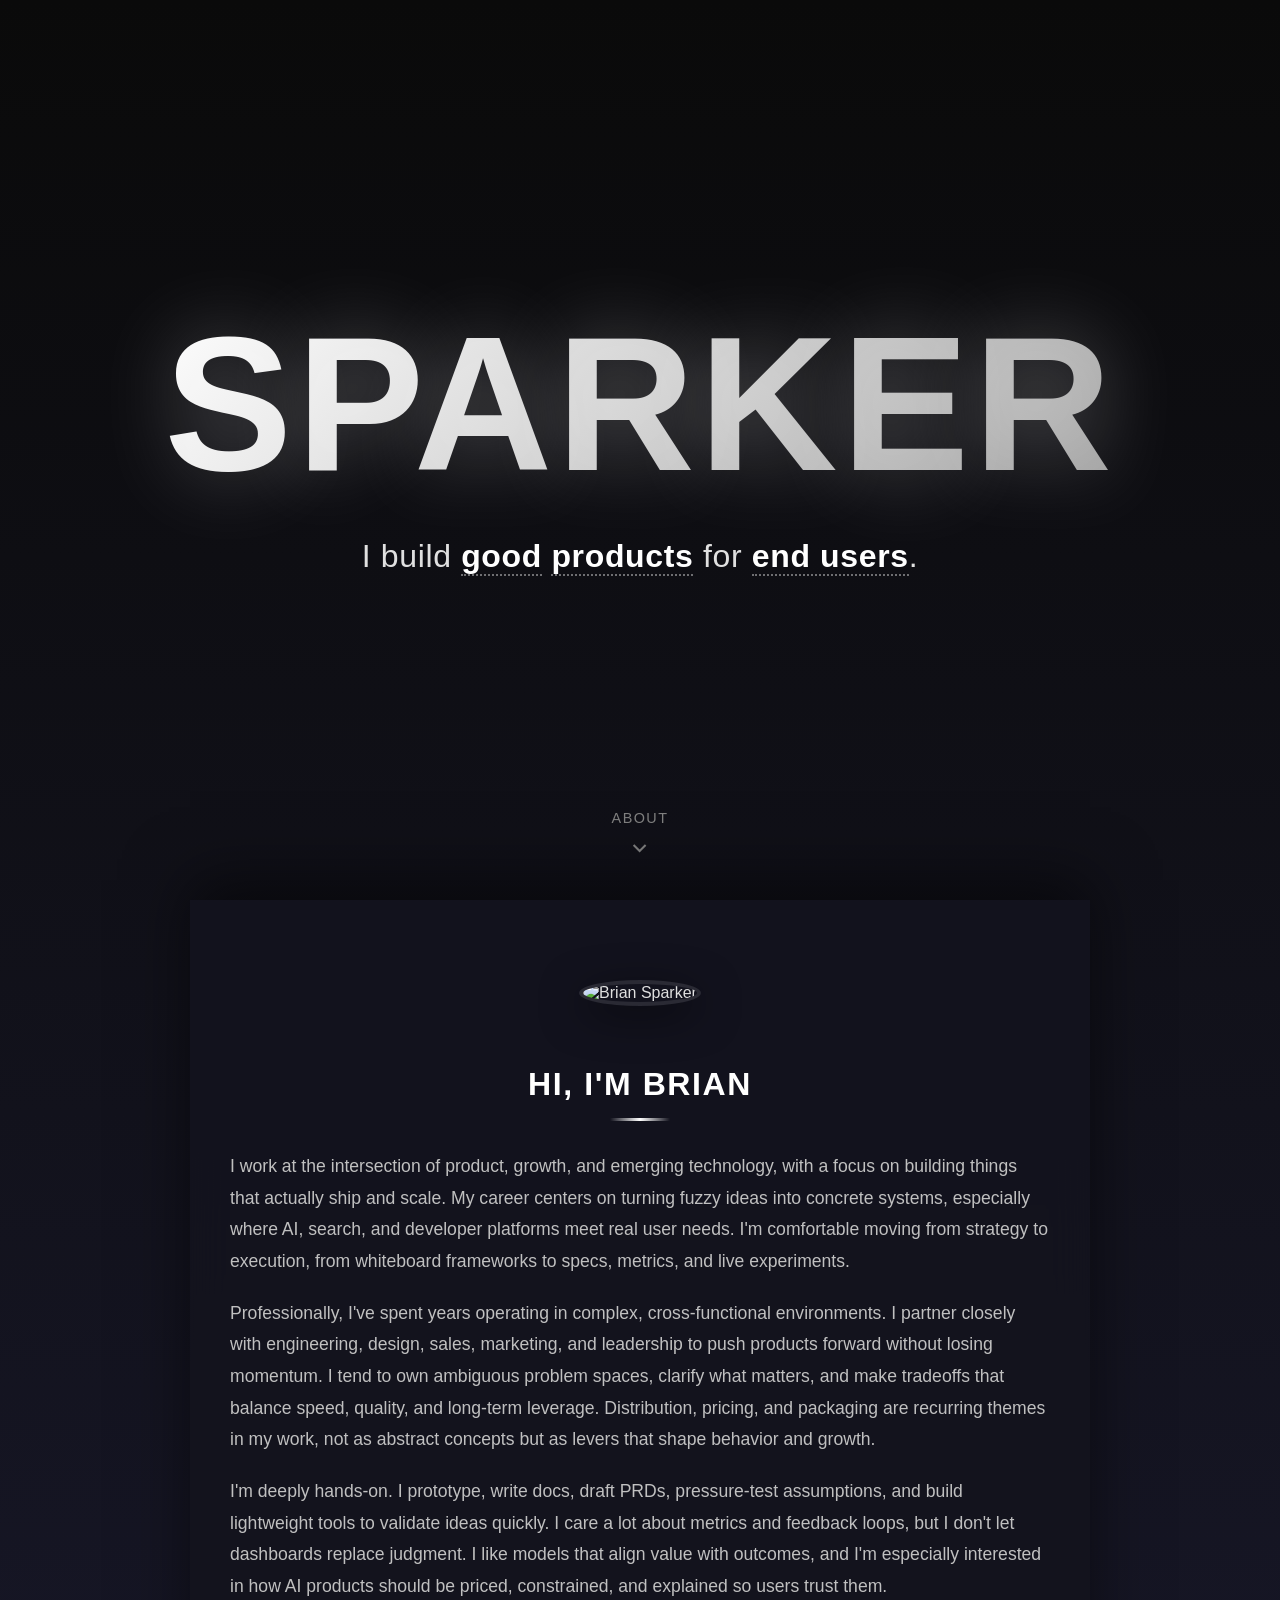
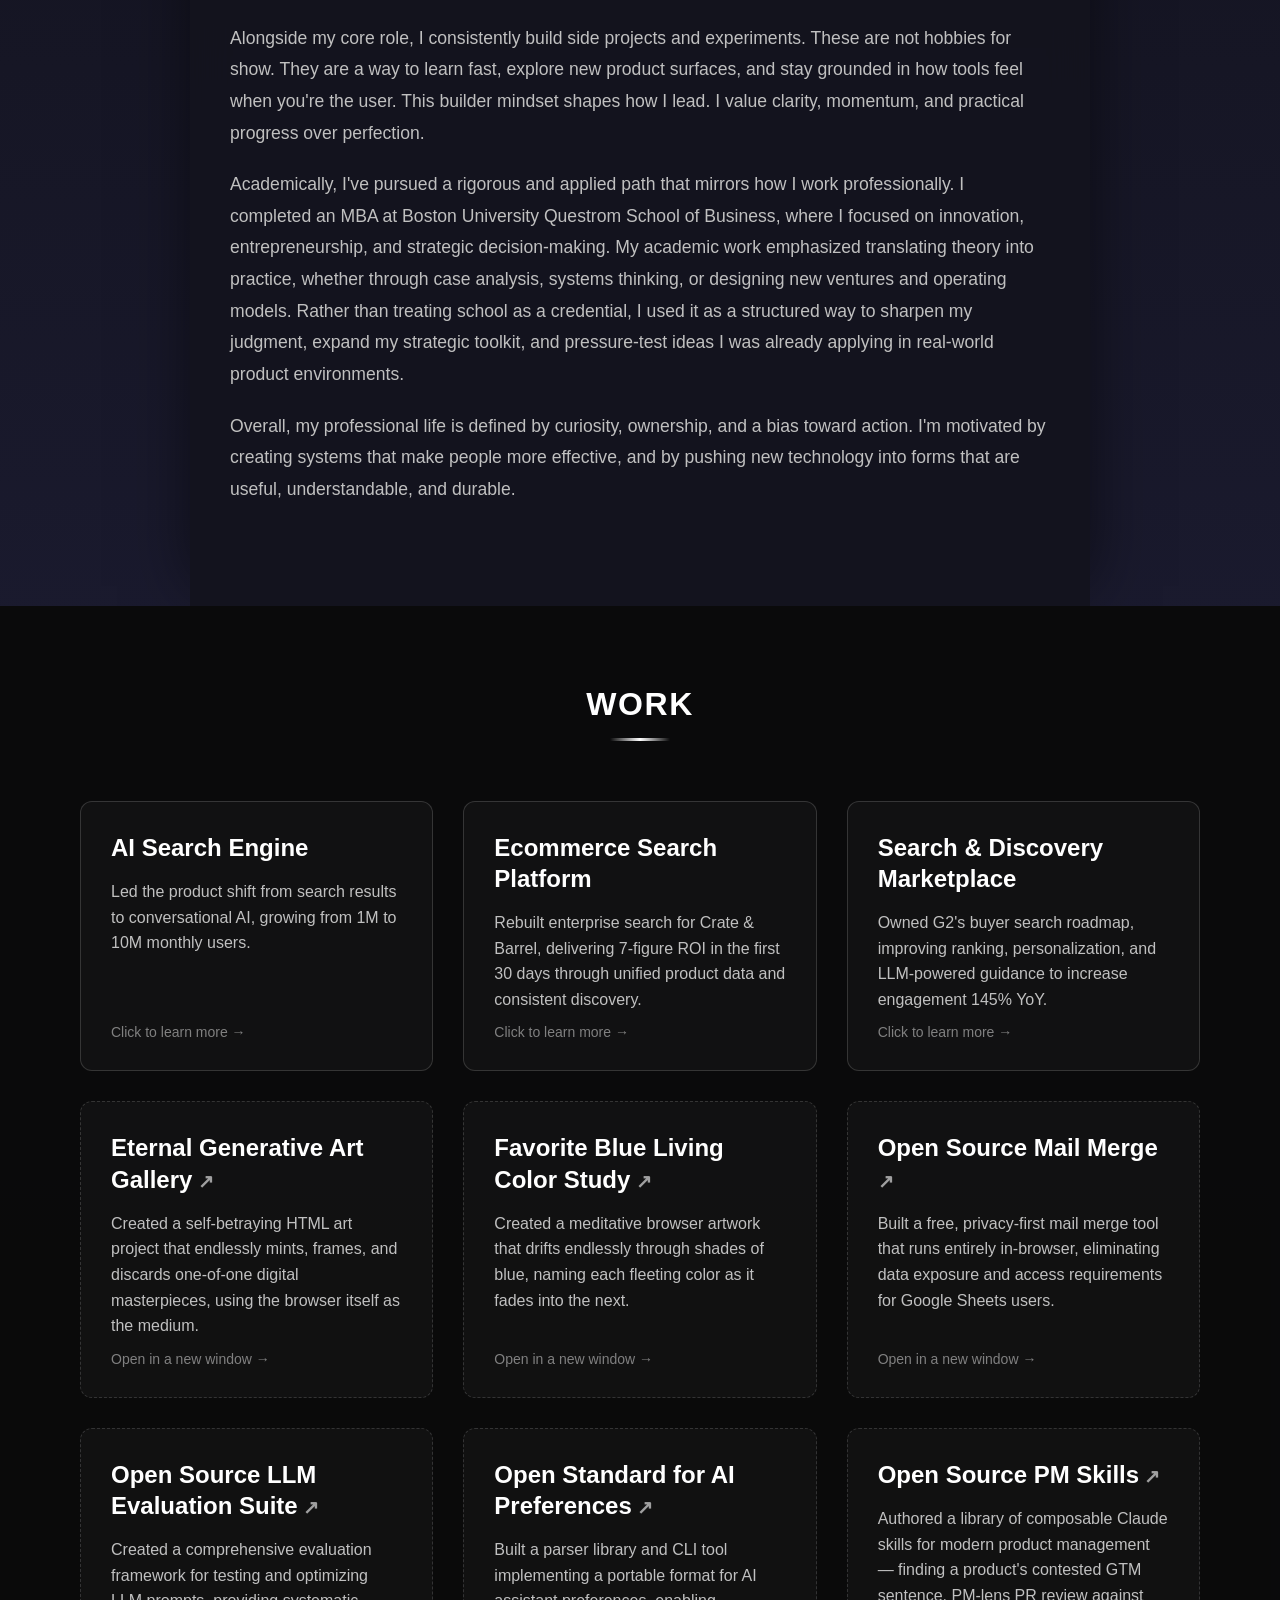
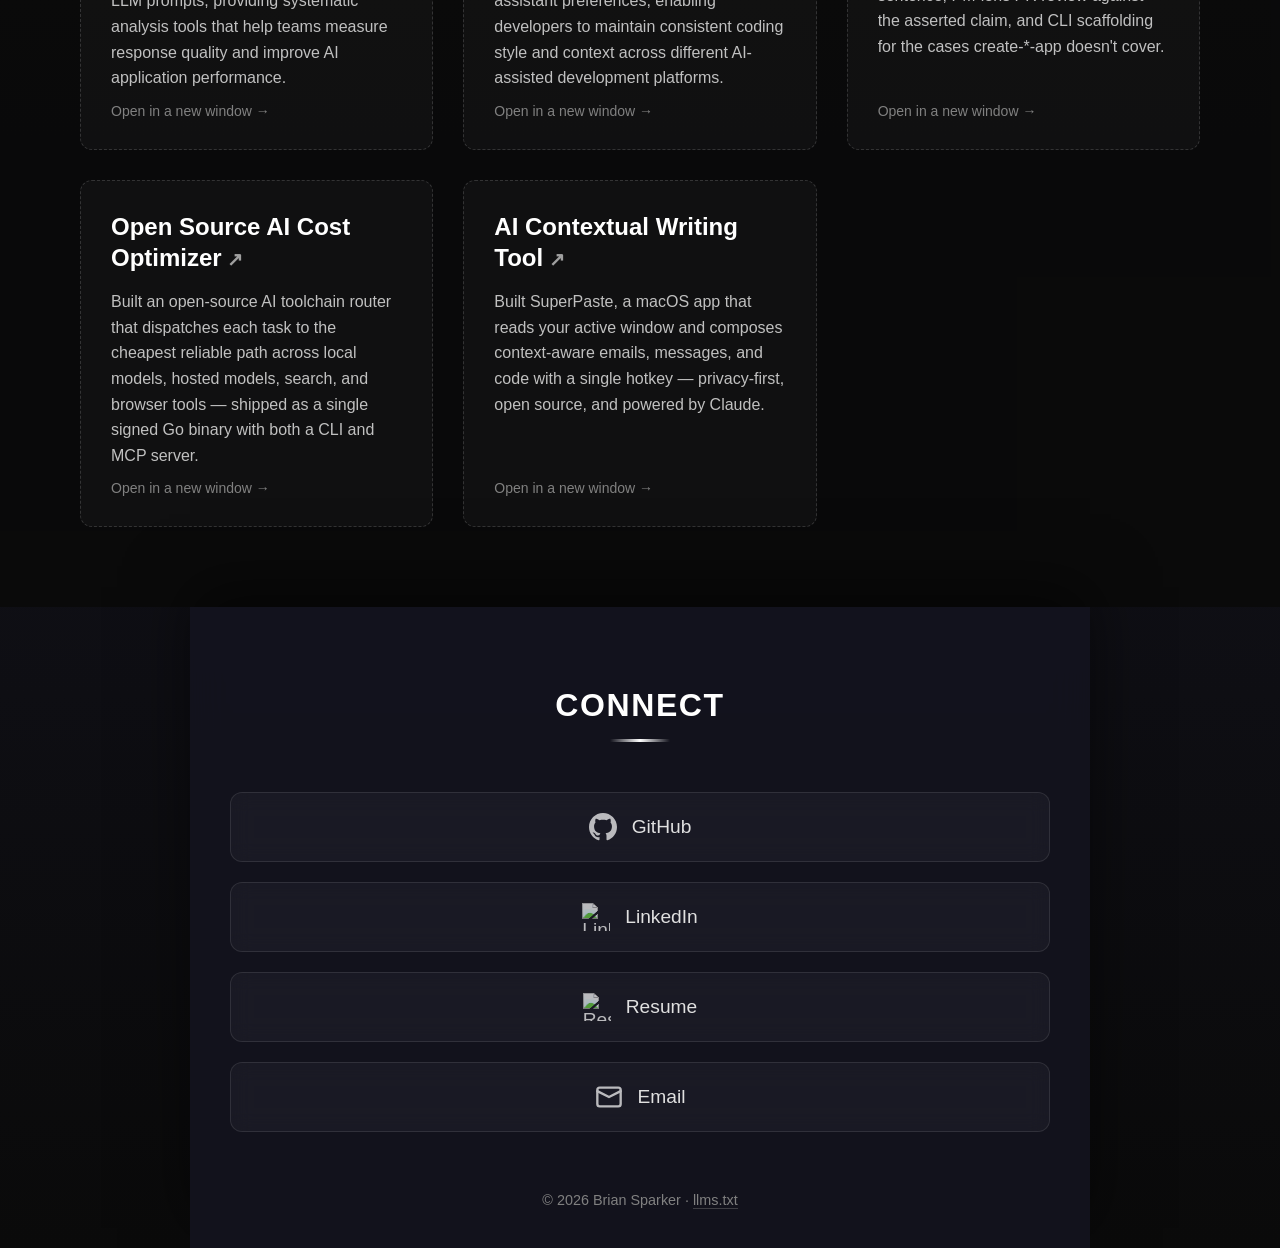
==== index.html @ 4c5295f7 "Add Favorite Blue to portfolio Amp-Thread-ID: https://ampcode.com/threads/T-019f878e-19ee-763b-a10f-" ====
<!DOCTYPE html>
<html lang="en">
<head>
  <meta charset="UTF-8" />
  <meta name="viewport" content="width=device-width, initial-scale=1" />
  <title>Brian Sparker - Product Leader | Sparker.co</title>
  <meta name="description" content="Brian Sparker is an experienced product leader with 10+ years building teams and scaling consumer apps. Staff Product Manager at You.com, MBA from Boston University Questrom School of Business." />
  <meta name="keywords" content="Brian Sparker, Product Manager, Product Leader, You.com, AI Products, Boston University MBA" />
  <meta name="author" content="Brian Sparker" />

  <!-- Open Graph / Facebook -->
  <meta property="og:type" content="website" />
  <meta property="og:url" content="https://sparker.co/" />
  <meta property="og:title" content="Brian Sparker - Product Leader" />
  <meta property="og:description" content="Experienced product leader with 10+ years building teams and scaling consumer apps. Staff Product Manager at You.com, MBA from Boston University Questrom School of Business." />
  <meta property="og:image" content="https://media.licdn.com/dms/image/v2/D5603AQEUHYRIN38QsA/profile-displayphoto-shrink_200_200/profile-displayphoto-shrink_200_200/0/1686880194472?e=2147483647&v=beta&t=fWDHZ1gpgAs-LhhJpxJcR1OTb55Dc81AQT45x7TKZdM" />

  <!-- Twitter -->
  <meta property="twitter:card" content="summary" />
  <meta property="twitter:url" content="https://sparker.co/" />
  <meta property="twitter:title" content="Brian Sparker - Product Leader" />
  <meta property="twitter:description" content="Experienced product leader with 10+ years building teams and scaling consumer apps. Staff Product Manager at You.com, MBA from Boston University Questrom School of Business." />
  <meta property="twitter:image" content="https://media.licdn.com/dms/image/v2/D5603AQEUHYRIN38QsA/profile-displayphoto-shrink_200_200/profile-displayphoto-shrink_200_200/0/1686880194472?e=2147483647&v=beta&t=fWDHZ1gpgAs-LhhJpxJcR1OTb55Dc81AQT45x7TKZdM" />

  <!-- Canonical URL -->
  <link rel="canonical" href="https://sparker.co/" />

  <!-- Favicons -->
  <link rel="icon" type="image/svg+xml" href="data:image/svg+xml,<svg xmlns='http://www.w3.org/2000/svg' viewBox='0 0 100 100'><text y='0.9em' font-size='90'>✨</text></svg>" />
  <link rel="apple-touch-icon" href="https://media.licdn.com/dms/image/v2/D5603AQEUHYRIN38QsA/profile-displayphoto-shrink_200_200/profile-displayphoto-shrink_200_200/0/1686880194472?e=2147483647&v=beta&t=fWDHZ1gpgAs-LhhJpxJcR1OTb55Dc81AQT45x7TKZdM" />

  <link rel="stylesheet" href="styles.css" />

  <!-- Google tag (gtag.js) -->
  <script async src="https://www.googletagmanager.com/gtag/js?id=G-8MTXRGPF2B"></script>
  <script>
    window.dataLayer = window.dataLayer || [];
    function gtag(){dataLayer.push(arguments);}
    gtag('js', new Date());

    gtag('config', 'G-8MTXRGPF2B');
  </script>

  <!-- Event snippet for Page view conversion page -->
  <script>
    gtag('event', 'conversion', {
        'send_to': 'AW-979562330/KuIBCLyXxdsbENrei9MD',
        'value': 1.0,
        'currency': 'USD'
    });
  </script>

  <!-- Structured Data (JSON-LD) -->
  <script type="application/ld+json">
  {
    "@context": "https://schema.org",
    "@type": "Person",
    "name": "Brian Sparker",
    "url": "https://sparker.co",
    "image": "https://media.licdn.com/dms/image/v2/D5603AQEUHYRIN38QsA/profile-displayphoto-shrink_200_200/profile-displayphoto-shrink_200_200/0/1686880194472?e=2147483647&v=beta&t=fWDHZ1gpgAs-LhhJpxJcR1OTb55Dc81AQT45x7TKZdM",
    "jobTitle": "Staff Product Manager",
    "description": "Experienced product leader with 10+ years building teams and scaling consumer apps",
    "alumniOf": {
      "@type": "CollegeOrUniversity",
      "name": "Boston University"
    },
    "worksFor": {
      "@type": "Organization",
      "name": "You.com"
    },
    "sameAs": [
      "https://www.linkedin.com/in/bsparker/",
      "https://github.com/brainsparker",
      "https://profile.indeed.com/p/b-sparker"
    ]
  }
  </script>
</head>
<body>
  <!-- Full-screen Hero -->
  <section id="hero-splash">
    <div class="hero-content">
      <h1 class="mega-title">SPARKER</h1>
      <p class="hero-statement">
        I build <span class="tooltip-word" data-tooltip="Good is measurable and intentional. It means clear value that users can articulate, fast paths that respect their time, and thoughtful details that compound into trust. As a product manager, 'good' defines success: qualitative feedback that users actually want this, and quantitative signals that they keep coming back. Good isn't subjective—it's the standard we commit to before we ship.">good</span>
        <span class="tooltip-word" data-tooltip="A product is a vehicle for transmitting value between a business and its customers. It's not widgets, pixels, or features—it's the value itself. To build a product, you must define three things: the business (what we're trying to achieve), the customer (who needs this and why), and the value (what changes when they use it). Everything else is implementation. The product is the bridge, and value is what crosses it.">products</span>
        for <span class="tooltip-word" data-tooltip="End users are real people who choose to show up and rely on what we build. They're not metrics, personas, or acquisition targets—they're humans with goals, constraints, and alternatives. If someone doesn't find value in what you're building, they won't use it. Period. I build for people who want to use the product because it genuinely makes their lives better, not because they're locked in or don't have a choice. That's the difference between users and end users.">end users</span>.
      </p>
      <div class="scroll-indicator">
        <span>About</span>
        <svg width="24" height="24" viewBox="0 0 24 24" fill="none" stroke="currentColor" stroke-width="2">
          <polyline points="6 9 12 15 18 9"></polyline>
        </svg>
      </div>
    </div>
  </section>

  <!-- About Section -->
  <div class="container">
    <header class="hero">
      <img
        class="avatar"
        src="https://avatars.githubusercontent.com/u/7835252?v=4"
        alt="Brian Sparker"
      />
    </header>

    <section id="bio">
      <h2>Hi, I'm Brian</h2>
      <p>
        I work at the intersection of product, growth, and emerging technology, with a focus on building things that actually ship and scale. My career centers on turning fuzzy ideas into concrete systems, especially where AI, search, and developer platforms meet real user needs. I'm comfortable moving from strategy to execution, from whiteboard frameworks to specs, metrics, and live experiments.
      </p>
      <p>
        Professionally, I've spent years operating in complex, cross-functional environments. I partner closely with engineering, design, sales, marketing, and leadership to push products forward without losing momentum. I tend to own ambiguous problem spaces, clarify what matters, and make tradeoffs that balance speed, quality, and long-term leverage. Distribution, pricing, and packaging are recurring themes in my work, not as abstract concepts but as levers that shape behavior and growth.
      </p>
      <p>
        I'm deeply hands-on. I prototype, write docs, draft PRDs, pressure-test assumptions, and build lightweight tools to validate ideas quickly. I care a lot about metrics and feedback loops, but I don't let dashboards replace judgment. I like models that align value with outcomes, and I'm especially interested in how AI products should be priced, constrained, and explained so users trust them.
      </p>
      <p>
        Alongside my core role, I consistently build side projects and experiments. These are not hobbies for show. They are a way to learn fast, explore new product surfaces, and stay grounded in how tools feel when you're the user. This builder mindset shapes how I lead. I value clarity, momentum, and practical progress over perfection.
      </p>
      <p>
        Academically, I've pursued a rigorous and applied path that mirrors how I work professionally. I completed an MBA at Boston University Questrom School of Business, where I focused on innovation, entrepreneurship, and strategic decision-making. My academic work emphasized translating theory into practice, whether through case analysis, systems thinking, or designing new ventures and operating models. Rather than treating school as a credential, I used it as a structured way to sharpen my judgment, expand my strategic toolkit, and pressure-test ideas I was already applying in real-world product environments.
      </p>
      <p>
        Overall, my professional life is defined by curiosity, ownership, and a bias toward action. I'm motivated by creating systems that make people more effective, and by pushing new technology into forms that are useful, understandable, and durable.
      </p>
    </section>
  </div>

  <!-- Work Section -->
  <section id="work">
    <div class="work-container">
      <h2>Work</h2>

      <div class="work-grid">
        <div class="work-card" data-work-id="chat">
          <h3>AI Search Engine</h3>
          <p class="card-description">Led the product shift from search results to conversational AI, growing from 1M to 10M monthly users.</p>
          <p class="card-hint">Click to learn more →</p>
        </div>

        <div class="work-card" data-work-id="pricing">
          <h3>Ecommerce Search Platform</h3>
          <p class="card-description">Rebuilt enterprise search for Crate & Barrel, delivering 7-figure ROI in the first 30 days through unified product data and consistent discovery.</p>
          <p class="card-hint">Click to learn more →</p>
        </div>

        <div class="work-card" data-work-id="onboarding">
          <h3>Search & Discovery Marketplace</h3>
          <p class="card-description">Owned G2's buyer search roadmap, improving ranking, personalization, and LLM-powered guidance to increase engagement 145% YoY.</p>
          <p class="card-hint">Click to learn more →</p>
        </div>

        <a class="work-card" href="https://sparker.co/eternal/" target="_blank" rel="noopener noreferrer" onclick="gtag('event', 'click', {'event_category': 'Work', 'event_label': 'Eternal'});">
          <h3>Eternal Generative Art Gallery</h3>
          <p class="card-description">Created a self-betraying HTML art project that endlessly mints, frames, and discards one-of-one digital masterpieces, using the browser itself as the medium.</p>
          <p class="card-hint">Open in a new window →</p>
        </a>

        <a class="work-card" href="https://sparker.co/favorite-blue/" target="_blank" rel="noopener noreferrer" onclick="gtag('event', 'click', {'event_category': 'Work', 'event_label': 'Favorite Blue'});">
          <h3>Favorite Blue Living Color Study</h3>
          <p class="card-description">Created a meditative browser artwork that drifts endlessly through shades of blue, naming each fleeting color as it fades into the next.</p>
          <p class="card-hint">Open in a new window →</p>
        </a>

        <a class="work-card" href="https://sparker.co/free-mail-merge/" target="_blank" rel="noopener noreferrer" onclick="gtag('event', 'click', {'event_category': 'Work', 'event_label': 'LabelMerge'});">
          <h3>Open Source Mail Merge</h3>
          <p class="card-description">Built a free, privacy-first mail merge tool that runs entirely in-browser, eliminating data exposure and access requirements for Google Sheets users.</p>
          <p class="card-hint">Open in a new window →</p>
        </a>

        <a class="work-card" href="https://github.com/brainsparker/PromptLens" target="_blank" rel="noopener noreferrer" onclick="gtag('event', 'click', {'event_category': 'Work', 'event_label': 'PromptLens'});">
          <h3>Open Source LLM Evaluation Suite</h3>
          <p class="card-description">Created a comprehensive evaluation framework for testing and optimizing LLM prompts, providing systematic analysis tools that help teams measure response quality and improve AI application performance.</p>
          <p class="card-hint">Open in a new window →</p>
        </a>

        <a class="work-card" href="https://github.com/brainsparker/you.md" target="_blank" rel="noopener noreferrer" onclick="gtag('event', 'click', {'event_category': 'Work', 'event_label': 'you.md'});">
          <h3>Open Standard for AI Preferences</h3>
          <p class="card-description">Built a parser library and CLI tool implementing a portable format for AI assistant preferences, enabling developers to maintain consistent coding style and context across different AI-assisted development platforms.</p>
          <p class="card-hint">Open in a new window →</p>
        </a>

        <a class="work-card" href="https://github.com/brainsparker/skills" target="_blank" rel="noopener noreferrer" onclick="gtag('event', 'click', {'event_category': 'Work', 'event_label': 'skills'});">
          <h3>Open Source PM Skills</h3>
          <p class="card-description">Authored a library of composable Claude skills for modern product management — finding a product's contested GTM sentence, PM-lens PR review against the asserted claim, and CLI scaffolding for the cases create-*-app doesn't cover.</p>
          <p class="card-hint">Open in a new window →</p>
        </a>

        <a class="work-card" href="https://frugal.sh" target="_blank" rel="noopener noreferrer" onclick="gtag('event', 'click', {'event_category': 'Work', 'event_label': 'frugal'});">
          <h3>Open Source AI Cost Optimizer</h3>
          <p class="card-description">Built an open-source AI toolchain router that dispatches each task to the cheapest reliable path across local models, hosted models, search, and browser tools — shipped as a single signed Go binary with both a CLI and MCP server.</p>
          <p class="card-hint">Open in a new window →</p>
        </a>

        <a class="work-card" href="https://superpaste.ai" target="_blank" rel="noopener noreferrer" onclick="gtag('event', 'click', {'event_category': 'Work', 'event_label': 'SuperPaste'});">
          <h3>AI Contextual Writing Tool</h3>
          <p class="card-description">Built SuperPaste, a macOS app that reads your active window and composes context-aware emails, messages, and code with a single hotkey — privacy-first, open source, and powered by Claude.</p>
          <p class="card-hint">Open in a new window →</p>
        </a>
      </div>
    </div>
  </section>

  <!-- Work Lightbox Modal -->
  <div id="work-modal" class="modal" role="dialog" aria-modal="true" aria-labelledby="modal-title">
    <button class="modal-nav modal-nav-prev" aria-label="Previous work">
      <svg width="24" height="24" viewBox="0 0 24 24" fill="none" stroke="currentColor" stroke-width="2">
        <polyline points="15 18 9 12 15 6"></polyline>
      </svg>
    </button>
    <button class="modal-nav modal-nav-next" aria-label="Next work">
      <svg width="24" height="24" viewBox="0 0 24 24" fill="none" stroke="currentColor" stroke-width="2">
        <polyline points="9 18 15 12 9 6"></polyline>
      </svg>
    </button>
    <div class="modal-content">
      <button class="modal-close" aria-label="Close modal">&times;</button>
      <div class="modal-position-indicator" id="modal-position">
        <span class="position-dot active"></span>
        <span class="position-dot"></span>
        <span class="position-dot"></span>
      </div>
      <div class="modal-body" id="modal-body">
        <!-- Content will be inserted here by JavaScript -->
      </div>
    </div>
  </div>

  <!-- Mobile Tooltip Modal -->
  <div id="tooltip-modal" class="tooltip-modal">
    <div class="tooltip-modal-overlay"></div>
    <div class="tooltip-modal-content">
      <div class="tooltip-modal-header">
        <h3 id="tooltip-modal-title"></h3>
        <button class="tooltip-modal-close" aria-label="Close">&times;</button>
      </div>
      <div class="tooltip-modal-body" id="tooltip-modal-body">
        <!-- Content will be inserted here by JavaScript -->
      </div>
    </div>
  </div>

  <!-- Connect Section -->
  <div class="container connect-container">
    <section id="links">
      <h2>Connect</h2>
      <a class="link-card" href="https://github.com/brainsparker" rel="noopener noreferrer" target="_blank" onclick="gtag('event', 'click', {'event_category': 'Connect', 'event_label': 'GitHub'});">
        <img src="data:image/svg+xml,%3Csvg xmlns='http://www.w3.org/2000/svg' width='24' height='24' viewBox='0 0 24 24' fill='%23ffffff'%3E%3Cpath d='M12 0c-6.626 0-12 5.373-12 12 0 5.302 3.438 9.8 8.207 11.387.599.111.793-.261.793-.577v-2.234c-3.338.726-4.033-1.416-4.033-1.416-.546-1.387-1.333-1.756-1.333-1.756-1.089-.745.083-.729.083-.729 1.205.084 1.839 1.237 1.839 1.237 1.07 1.834 2.807 1.304 3.492.997.107-.775.418-1.305.762-1.604-2.665-.305-5.467-1.334-5.467-5.931 0-1.311.469-2.381 1.236-3.221-.124-.303-.535-1.524.117-3.176 0 0 1.008-.322 3.301 1.23.957-.266 1.983-.399 3.003-.404 1.02.005 2.047.138 3.006.404 2.291-1.552 3.297-1.23 3.297-1.23.653 1.653.242 2.874.118 3.176.77.84 1.235 1.911 1.235 3.221 0 4.609-2.807 5.624-5.479 5.921.43.372.823 1.102.823 2.222v3.293c0 .319.192.694.801.576 4.765-1.589 8.199-6.086 8.199-11.386 0-6.627-5.373-12-12-12z'/%3E%3C/svg%3E" alt="GitHub" />
        <span>GitHub</span>
      </a>
      <a class="link-card" href="https://www.linkedin.com/in/bsparker/" rel="noopener noreferrer" target="_blank" onclick="gtag('event', 'click', {'event_category': 'Connect', 'event_label': 'LinkedIn'});">
        <img src="https://www.linkedin.com/favicon.ico" alt="LinkedIn" />
        <span>LinkedIn</span>
      </a>
      <a class="link-card" href="https://profile.indeed.com/p/b-sparker" rel="noopener noreferrer" target="_blank" onclick="gtag('event', 'click', {'event_category': 'Connect', 'event_label': 'Resume'});">
        <img src="https://www.indeed.com/favicon.ico" alt="Resume" />
        <span>Resume</span>
      </a>
      <a class="link-card" id="email-link" href="#" onclick="gtag('event', 'click', {'event_category': 'Connect', 'event_label': 'Email'});">
        <img src="data:image/svg+xml,%3Csvg xmlns='http://www.w3.org/2000/svg' width='24' height='24' viewBox='0 0 24 24' fill='none' stroke='%23ffffff' stroke-width='2' stroke-linecap='round' stroke-linejoin='round'%3E%3Crect x='2' y='4' width='20' height='16' rx='2'/%3E%3Cpath d='m22 7-10 5L2 7'/%3E%3C/svg%3E" alt="Email" />
        <span>Email</span>
      </a>
      <p class="copyright">© <span id="copyright-year">2025</span> Brian Sparker · <a href="/llms.txt">llms.txt</a></p>
    </section>
  </div>

  <script src="script.js"></script>
</body>
</html>
---- styles.css ----
/* Reset & globals */
* {
  margin: 0;
  padding: 0;
  box-sizing: border-box;
}

html {
  scroll-behavior: smooth;
}

body {
  font-family: -apple-system, BlinkMacSystemFont, 'Segoe UI', Helvetica, Arial, sans-serif;
  background: linear-gradient(180deg, #0a0a0a 0%, #1a1a2e 50%, #0a0a0a 100%);
  color: #e0e0e0;
  overflow-x: hidden;
}

/* Full-screen Hero Splash */
#hero-splash {
  position: relative;
  height: 100vh;
  display: flex;
  align-items: center;
  justify-content: center;
  z-index: 2;
  overflow: hidden;
}

.hero-content {
  text-align: center;
  z-index: 3;
  animation: fadeInUp 1.5s ease-out;
}

.mega-title {
  font-size: clamp(4rem, 15vw, 12rem);
  font-weight: 900;
  letter-spacing: 0.02em;
  background: linear-gradient(135deg, #ffffff 0%, #a0a0a0 50%, #ffffff 100%);
  background-size: 200% 200%;
  -webkit-background-clip: text;
  background-clip: text;
  -webkit-text-fill-color: transparent;
  animation: gradientShift 8s ease infinite, textGlow 3s ease-in-out infinite;
  text-shadow: 0 0 80px rgba(255,255,255,0.3);
  font-family: 'Helvetica Neue', Arial, sans-serif;
  line-height: 0.9;
  margin: 0;
  padding: 0 20px;
}

.hero-subtitle {
  font-size: clamp(1rem, 2vw, 1.5rem);
  margin-top: 30px;
  color: #b0b0b0;
  font-weight: 300;
  letter-spacing: 0.15em;
  text-transform: uppercase;
  animation: fadeIn 2s ease-out 0.5s backwards;
}

.hero-statement {
  font-size: clamp(1.25rem, 2.5vw, 2rem);
  margin-top: 40px;
  margin-left: auto;
  margin-right: auto;
  color: #e0e0e0;
  font-weight: 400;
  letter-spacing: 0.02em;
  line-height: 1.6;
  max-width: 900px;
  animation: fadeIn 2s ease-out 0.5s backwards;
  padding: 0 20px;
  text-align: center;
}

.tooltip-word {
  position: relative;
  color: #ffffff;
  font-weight: 600;
  cursor: help;
  border-bottom: 2px dotted rgba(255, 255, 255, 0.4);
  transition: all 0.3s ease;
}

.tooltip-word:hover {
  color: #ffffff;
  border-bottom-color: rgba(255, 255, 255, 0.8);
}

.tooltip-word::after {
  content: attr(data-tooltip);
  position: absolute;
  bottom: 100%;
  left: 50%;
  transform: translateX(-50%) translateY(-10px);
  background: rgba(20, 20, 30, 0.98);
  color: #e0e0e0;
  padding: 20px 24px;
  border-radius: 12px;
  font-size: 0.95rem;
  font-weight: 400;
  line-height: 1.6;
  white-space: normal;
  max-width: 500px;
  width: max-content;
  opacity: 0;
  pointer-events: none;
  transition: all 0.3s ease;
  border: 1px solid rgba(255, 255, 255, 0.2);
  box-shadow: 0 10px 40px rgba(0, 0, 0, 0.6);
  z-index: 10;
  text-align: left;
}

.tooltip-word:hover::after,
.tooltip-word.tooltip-active::after {
  opacity: 1;
  transform: translateX(-50%) translateY(-5px);
}

/* Tooltip arrow */
.tooltip-word::before {
  content: '';
  position: absolute;
  bottom: 100%;
  left: 50%;
  transform: translateX(-50%);
  border: 6px solid transparent;
  border-top-color: rgba(20, 20, 30, 0.98);
  opacity: 0;
  pointer-events: none;
  transition: all 0.3s ease;
  z-index: 10;
}

.tooltip-word:hover::before,
.tooltip-word.tooltip-active::before {
  opacity: 1;
  transform: translateX(-50%) translateY(-5px);
}

.scroll-indicator {
  position: absolute;
  bottom: 40px;
  left: 50%;
  transform: translateX(-50%);
  display: flex;
  flex-direction: column;
  align-items: center;
  gap: 10px;
  color: #808080;
  font-size: 0.9rem;
  letter-spacing: 0.1em;
  text-transform: uppercase;
  animation: bounce 2s ease-in-out infinite, fadeIn 3s ease-out 1s backwards;
  cursor: pointer;
}

.scroll-indicator svg {
  animation: bounceArrow 1.5s ease-in-out infinite;
}

/* Story Sections */
.story-section {
  position: relative;
  height: 100vh;
  display: flex;
  align-items: center;
  justify-content: center;
  z-index: 2;
  padding: 0 40px;
}

.story-content {
  text-align: center;
  opacity: 0;
  transform: translateY(50px);
  transition: opacity 0.8s ease-out, transform 0.8s ease-out;
}

.story-content.visible {
  opacity: 1;
  transform: translateY(0);
}

.story-title {
  font-size: clamp(3rem, 12vw, 10rem);
  font-weight: 900;
  line-height: 1;
  background: linear-gradient(135deg, #ffffff 0%, #b0b0b0 100%);
  -webkit-background-clip: text;
  background-clip: text;
  -webkit-text-fill-color: transparent;
  margin: 0;
  padding: 0 20px;
  font-family: 'Helvetica Neue', Arial, sans-serif;
}

.story-subtitle {
  font-size: clamp(1rem, 1.8vw, 1.3rem);
  margin-top: 30px;
  color: #b0b0b0;
  font-weight: 400;
  letter-spacing: 0.02em;
  line-height: 1.6;
  max-width: 800px;
  margin-left: auto;
  margin-right: auto;
}

/* Main container */
.container {
  position: relative;
  z-index: 2;
  max-width: 900px;
  margin: 0 auto;
  padding: 80px 40px;
  background: rgba(20, 20, 30, 0.95);
  backdrop-filter: blur(20px);
  border-radius: 0;
  box-shadow: 0 -20px 60px rgba(0,0,0,0.5);
  min-height: auto;
}

/* Hero */
.hero {
  text-align: center;
  margin-bottom: 60px;
  animation: fadeInUp 1s ease-out;
}

.avatar {
  width: 180px;
  height: 180px;
  border-radius: 50%;
  object-fit: cover;
  margin-bottom: 0;
  border: 4px solid rgba(255,255,255,0.1);
  box-shadow: 0 10px 40px rgba(0,0,0,0.5);
  transition: transform 0.3s ease, box-shadow 0.3s ease;
}

.avatar:hover {
  transform: scale(1.05);
  box-shadow: 0 15px 60px rgba(255,255,255,0.2);
}

/* Section headings */
h2 {
  font-size: 2rem;
  font-weight: 700;
  margin-bottom: 30px;
  text-align: center;
  color: #ffffff;
  letter-spacing: 0.05em;
  text-transform: uppercase;
  position: relative;
}

h2::after {
  content: '';
  display: block;
  width: 60px;
  height: 3px;
  background: linear-gradient(90deg, transparent, #ffffff, transparent);
  margin: 15px auto 0;
}

/* Bio */
#bio {
  margin-bottom: 0;
  animation: fadeInUp 1s ease-out 0.2s backwards;
}

/* Work Section */
#work {
  position: relative;
  z-index: 2;
  padding: 80px 0;
  background: rgba(10, 10, 10, 0.95);
}

.work-container {
  max-width: 1200px;
  margin: 0 auto;
  padding: 0 40px;
}

.work-container h2 {
  text-align: center;
  margin-bottom: 60px;
}

.work-grid {
  display: grid;
  grid-template-columns: repeat(3, 1fr);
  gap: 30px;
}

.work-card {
  padding: 30px;
  background: rgba(255, 255, 255, 0.03);
  border: 1px solid rgba(255, 255, 255, 0.15);
  border-radius: 12px;
  transition: all 0.3s ease, scale 0.14s ease-out;
  cursor: pointer;
  min-height: 250px;
  display: flex;
  flex-direction: column;
  justify-content: space-between;
  text-decoration: none;
  color: inherit;
}

.work-card:hover {
  background: rgba(255, 255, 255, 0.08);
  border-color: rgba(255, 255, 255, 0.3);
  box-shadow: 0 8px 32px rgba(0, 0, 0, 0.4);
  transform: translateY(-4px);
}

.work-card:active {
  scale: 0.98;
}

/* Staggered entrance for work cards (classes added by JS) */
#work.reveal-pending .work-card {
  opacity: 0;
}

#work.reveal-pending.revealed .work-card {
  opacity: 1;
  animation: fadeInUp 0.5s ease-out backwards;
  animation-delay: calc(var(--card-index, 0) * 60ms);
}

.work-card h3 {
  font-size: 1.5rem;
  font-weight: 600;
  margin-bottom: 16px;
  color: #ffffff;
  line-height: 1.3;
}

.card-description {
  font-size: 1rem;
  line-height: 1.6;
  color: #c0c0c0;
  margin-bottom: 0;
  flex-grow: 1;
}

.card-hint {
  font-size: 0.875rem;
  color: #808080;
  margin-top: 12px;
  margin-bottom: 0;
}

/* External link cards - visual distinction */
a.work-card {
  border-style: dashed;
}

a.work-card h3::after {
  content: ' ↗';
  font-size: 0.8em;
  opacity: 0.6;
}

/* Focus indicators for keyboard navigation */
.work-card:focus-visible,
.link-card:focus-visible,
.modal-nav:focus-visible,
.modal-close:focus-visible {
  outline: 2px solid rgba(255, 255, 255, 0.8);
  outline-offset: 4px;
}

/* Position indicator in modal */
.modal-position-indicator {
  display: flex;
  justify-content: center;
  gap: 8px;
  margin-bottom: 20px;
}

.position-dot {
  width: 8px;
  height: 8px;
  border-radius: 50%;
  background: rgba(255, 255, 255, 0.3);
  transition: all 0.3s ease;
}

.position-dot.active {
  background: rgba(255, 255, 255, 0.9);
  transform: scale(1.2);
}

/* Modal/Lightbox */
.modal {
  display: none;
  position: fixed;
  z-index: 1000;
  left: 0;
  top: 0;
  width: 100%;
  height: 100%;
  overflow: auto;
  background-color: rgba(0, 0, 0, 0.9);
  animation: fadeIn 0.3s ease;
}

.modal.active {
  display: flex;
  align-items: center;
  justify-content: center;
}

/* Exit mirrors the entrance: fade the overlay, settle the content back down */
.modal.closing {
  animation: fadeOut 0.2s ease-in forwards;
}

.modal.closing .modal-content {
  animation: slideDown 0.2s ease-in forwards;
}

/* Modal Navigation Arrows */
.modal-nav {
  position: fixed;
  top: 50%;
  transform: translateY(-50%);
  background: rgba(255, 255, 255, 0.1);
  border: 1px solid rgba(255, 255, 255, 0.2);
  border-radius: 50%;
  width: 50px;
  height: 50px;
  display: flex;
  align-items: center;
  justify-content: center;
  cursor: pointer;
  transition: all 0.3s ease, scale 0.14s ease-out;
  z-index: 1001;
  color: #ffffff;
  backdrop-filter: blur(10px);
}

.modal-nav:hover {
  background: rgba(255, 255, 255, 0.2);
  border-color: rgba(255, 255, 255, 0.4);
  transform: translateY(-50%) scale(1.1);
}

.modal-nav:active {
  scale: 0.95;
}

.modal-nav-prev {
  left: 40px;
}

.modal-nav-next {
  right: 40px;
}

.modal-nav svg {
  width: 24px;
  height: 24px;
}

/* Hide navigation arrows on mobile */
@media (max-width: 768px) {
  .modal-nav {
    width: 40px;
    height: 40px;
  }

  .modal-nav-prev {
    left: 20px;
  }

  .modal-nav-next {
    right: 20px;
  }
}

.modal-content {
  position: relative;
  background: rgba(20, 20, 30, 0.98);
  margin: 40px;
  padding: 40px;
  border: 1px solid rgba(255, 255, 255, 0.2);
  border-radius: 16px;
  max-width: 800px;
  width: 100%;
  max-height: 90vh;
  overflow-y: auto;
  animation: slideUp 0.4s ease;
  box-shadow: 0 20px 60px rgba(0, 0, 0, 0.8);
}

.modal-close {
  position: absolute;
  right: 20px;
  top: 20px;
  color: #ffffff;
  font-size: 2rem;
  font-weight: 300;
  background: none;
  border: none;
  cursor: pointer;
  padding: 0;
  width: 40px;
  height: 40px;
  display: flex;
  align-items: center;
  justify-content: center;
  transition: all 0.2s ease;
  border-radius: 50%;
}

.modal-close:hover {
  background: rgba(255, 255, 255, 0.1);
  transform: rotate(90deg);
}

.modal-body {
  color: #e0e0e0;
  transition: opacity 0.12s ease-out;
}

/* Micro-crossfade while navigating between works */
.modal-body.switching {
  opacity: 0;
  transition: opacity 0.08s ease-in;
}

.modal-body h3 {
  font-size: 2rem;
  font-weight: 700;
  margin-bottom: 30px;
  color: #ffffff;
  line-height: 1.2;
}

.modal-body .work-image {
  width: 100%;
  height: auto;
  border-radius: 8px;
  margin-bottom: 30px;
  border: 1px solid rgba(255, 255, 255, 0.1);
  box-shadow: 0 4px 20px rgba(0, 0, 0, 0.3);
}

.modal-body h4 {
  font-size: 1.25rem;
  font-weight: 600;
  margin-top: 30px;
  margin-bottom: 12px;
  color: #ffffff;
}

.modal-body p {
  font-size: 1.0625rem;
  line-height: 1.7;
  color: #c0c0c0;
  margin-bottom: 16px;
}

.modal-body .outcome {
  margin-top: 24px;
  padding: 20px;
  background: rgba(255, 255, 255, 0.05);
  border-radius: 8px;
  border-left: 4px solid rgba(255, 255, 255, 0.3);
}

.modal-body .outcome strong {
  color: #ffffff;
  font-weight: 600;
}

.modal-content::-webkit-scrollbar {
  width: 8px;
}

.modal-content::-webkit-scrollbar-track {
  background: rgba(255, 255, 255, 0.05);
  border-radius: 4px;
}

.modal-content::-webkit-scrollbar-thumb {
  background: rgba(255, 255, 255, 0.2);
  border-radius: 4px;
}

.modal-content::-webkit-scrollbar-thumb:hover {
  background: rgba(255, 255, 255, 0.3);
}

@keyframes slideUp {
  from {
    opacity: 0;
    transform: translateY(30px);
  }
  to {
    opacity: 1;
    transform: translateY(0);
  }
}

@keyframes slideDown {
  to {
    opacity: 0;
    transform: translateY(12px);
  }
}

/* Mobile Tooltip Modal (Bottom Sheet) */
.tooltip-modal {
  display: none;
  position: fixed;
  top: 0;
  left: 0;
  width: 100%;
  height: 100%;
  z-index: 2000;
}

.tooltip-modal.active {
  display: block;
}

.tooltip-modal-overlay {
  position: absolute;
  top: 0;
  left: 0;
  width: 100%;
  height: 100%;
  background: rgba(0, 0, 0, 0.7);
  animation: fadeIn 0.3s ease;
}

.tooltip-modal-content {
  position: absolute;
  bottom: 0;
  left: 0;
  right: 0;
  background: rgba(20, 20, 30, 0.98);
  border-radius: 20px 20px 0 0;
  max-height: 70vh;
  overflow-y: auto;
  animation: slideUpModal 0.3s ease;
  box-shadow: 0 -10px 40px rgba(0, 0, 0, 0.8);
}

.tooltip-modal-header {
  position: sticky;
  top: 0;
  background: rgba(20, 20, 30, 0.98);
  padding: 20px 24px;
  border-bottom: 1px solid rgba(255, 255, 255, 0.1);
  display: flex;
  justify-content: space-between;
  align-items: center;
  z-index: 10;
}

.tooltip-modal-header h3 {
  font-size: 1.5rem;
  font-weight: 600;
  color: #ffffff;
  margin: 0;
  text-transform: capitalize;
}

.tooltip-modal-close {
  background: none;
  border: none;
  color: #ffffff;
  font-size: 2rem;
  font-weight: 300;
  cursor: pointer;
  padding: 0;
  width: 36px;
  height: 36px;
  display: flex;
  align-items: center;
  justify-content: center;
  transition: all 0.2s ease;
  border-radius: 50%;
  flex-shrink: 0;
}

.tooltip-modal-close:hover {
  background: rgba(255, 255, 255, 0.1);
}

.tooltip-modal-body {
  padding: 24px;
  color: #e0e0e0;
  font-size: 1rem;
  line-height: 1.7;
}

/* Bottom sheet exits the same edge it entered */
.tooltip-modal.closing .tooltip-modal-overlay {
  animation: fadeOut 0.25s ease-in forwards;
}

.tooltip-modal.closing .tooltip-modal-content {
  animation: slideDownModal 0.25s ease-in forwards;
}

@keyframes slideUpModal {
  from {
    transform: translateY(100%);
  }
  to {
    transform: translateY(0);
  }
}

@keyframes slideDownModal {
  to {
    transform: translateY(100%);
  }
}

/* Hide tooltip modal on desktop */
@media (min-width: 769px) {
  .tooltip-modal {
    display: none !important;
  }
}

/* Connect Container */
.connect-container {
  margin-top: 0;
  padding-top: 80px;
  padding-bottom: 40px;
}

#bio p {
  margin-bottom: 20px;
  line-height: 1.8;
  font-size: 1.1rem;
  text-align: left;
  color: #c0c0c0;
}

/* Links */
#links {
  display: flex;
  flex-direction: column;
  gap: 20px;
  animation: fadeInUp 1s ease-out 0.4s backwards;
}

.link-card {
  display: flex;
  align-items: center;
  justify-content: center;
  gap: 15px;
  padding: 20px;
  border: 1px solid rgba(255,255,255,0.1);
  border-radius: 12px;
  text-decoration: none;
  color: #e0e0e0;
  font-size: 1.2rem;
  font-weight: 500;
  transition: all 0.3s ease, scale 0.14s ease-out;
  background: rgba(255,255,255,0.03);
  backdrop-filter: blur(10px);
}

.link-card:active {
  scale: 0.98;
}

.link-card:hover {
  background: rgba(255,255,255,0.15);
  border-color: rgba(255,255,255,0.4);
  transform: translateY(-3px);
  box-shadow: 0 15px 40px rgba(255,255,255,0.15);
  color: #ffffff;
}

.link-card img {
  width: 28px;
  height: 28px;
  opacity: 0.7;
  transition: all 0.3s ease;
  filter: brightness(1.2);
}

.link-card:hover img {
  opacity: 1;
  filter: brightness(1.5);
  transform: scale(1.1);
}

.copyright {
  text-align: center;
  margin-top: 40px;
  margin-bottom: 0;
  color: #808080;
  font-size: 0.9rem;
  font-weight: 400;
}

.copyright a {
  color: inherit;
  text-decoration: none;
  border-bottom: 1px solid rgba(128, 128, 128, 0.4);
  transition: color 0.2s ease, border-color 0.2s ease;
}

.copyright a:hover {
  color: #ffffff;
  border-bottom-color: #ffffff;
}

/* Animations */
@keyframes fadeIn {
  from {
    opacity: 0;
  }
  to {
    opacity: 1;
  }
}

@keyframes fadeOut {
  to {
    opacity: 0;
  }
}

@keyframes fadeInUp {
  from {
    opacity: 0;
    transform: translateY(30px);
  }
  to {
    opacity: 1;
    transform: translateY(0);
  }
}

@keyframes gradientShift {
  0%, 100% {
    background-position: 0% 50%;
  }
  50% {
    background-position: 100% 50%;
  }
}

@keyframes textGlow {
  0%, 100% {
    filter: drop-shadow(0 0 20px rgba(255,255,255,0.3));
  }
  50% {
    filter: drop-shadow(0 0 40px rgba(255,255,255,0.6));
  }
}

@keyframes bounce {
  0%, 100% {
    transform: translateX(-50%) translateY(0);
  }
  50% {
    transform: translateX(-50%) translateY(-10px);
  }
}

@keyframes bounceArrow {
  0%, 100% {
    transform: translateY(0);
  }
  50% {
    transform: translateY(5px);
  }
}

/* Responsive */
@media (max-width: 1024px) {
  .work-grid {
    grid-template-columns: 1fr;
    gap: 24px;
  }

  .work-card {
    max-width: 600px;
    margin: 0 auto;
  }
}

@media (max-width: 768px) {
  .container {
    padding: 60px 30px;
  }

  .mega-title {
    font-size: clamp(3rem, 12vw, 6rem);
  }

  .hero-subtitle {
    font-size: 1rem;
    margin-top: 20px;
  }

  .hero-statement {
    font-size: clamp(1rem, 2vw, 1.5rem);
    margin-top: 30px;
    padding: 0 30px;
  }

  /* Hide CSS tooltips on mobile - use bottom sheet instead */
  .tooltip-word::after,
  .tooltip-word::before {
    display: none !important;
  }

  .tooltip-word {
    border-bottom: 2px solid rgba(255, 255, 255, 0.6);
    -webkit-text-decoration: underline dotted rgba(255, 255, 255, 0.6);
    text-decoration: underline dotted rgba(255, 255, 255, 0.6);
    text-decoration-thickness: 2px;
    text-underline-offset: 3px;
  }

  #work {
    padding: 60px 0;
  }

  .work-container {
    padding: 0 24px;
  }

  .work-container h2 {
    margin-bottom: 40px;
  }

  .work-card {
    min-height: 220px;
  }

  .modal-content {
    margin: 20px;
    padding: 30px;
    max-height: 95vh;
  }

  .modal-body h3 {
    font-size: 1.5rem;
  }

  .avatar {
    width: 140px;
    height: 140px;
  }

  h2 {
    font-size: 1.5rem;
  }

  #bio p {
    font-size: 1rem;
  }
}

@media (max-width: 480px) {
  .scroll-indicator span {
    font-size: 0.75rem;
  }

  .link-card {
    padding: 16px;
    font-size: 1rem;
  }
}

/* Reduced motion support */
@media (prefers-reduced-motion: reduce) {
  *,
  *::before,
  *::after {
    animation-duration: 0.01ms !important;
    animation-iteration-count: 1 !important;
    transition-duration: 0.01ms !important;
  }

  html {
    scroll-behavior: auto;
  }

  .mega-title {
    animation: none;
  }

  .hero-content,
  .hero-subtitle,
  .hero-statement,
  .scroll-indicator {
    animation: none;
    opacity: 1;
  }

  .story-content {
    opacity: 1;
    transform: none;
  }

  /* Skip the staggered reveal — the global rule zeroes durations but not delays */
  #work.reveal-pending .work-card,
  #work.reveal-pending.revealed .work-card {
    animation: none;
    opacity: 1;
  }

  .work-card:hover,
  .link-card:hover,
  .avatar:hover {
    transform: none;
  }
}
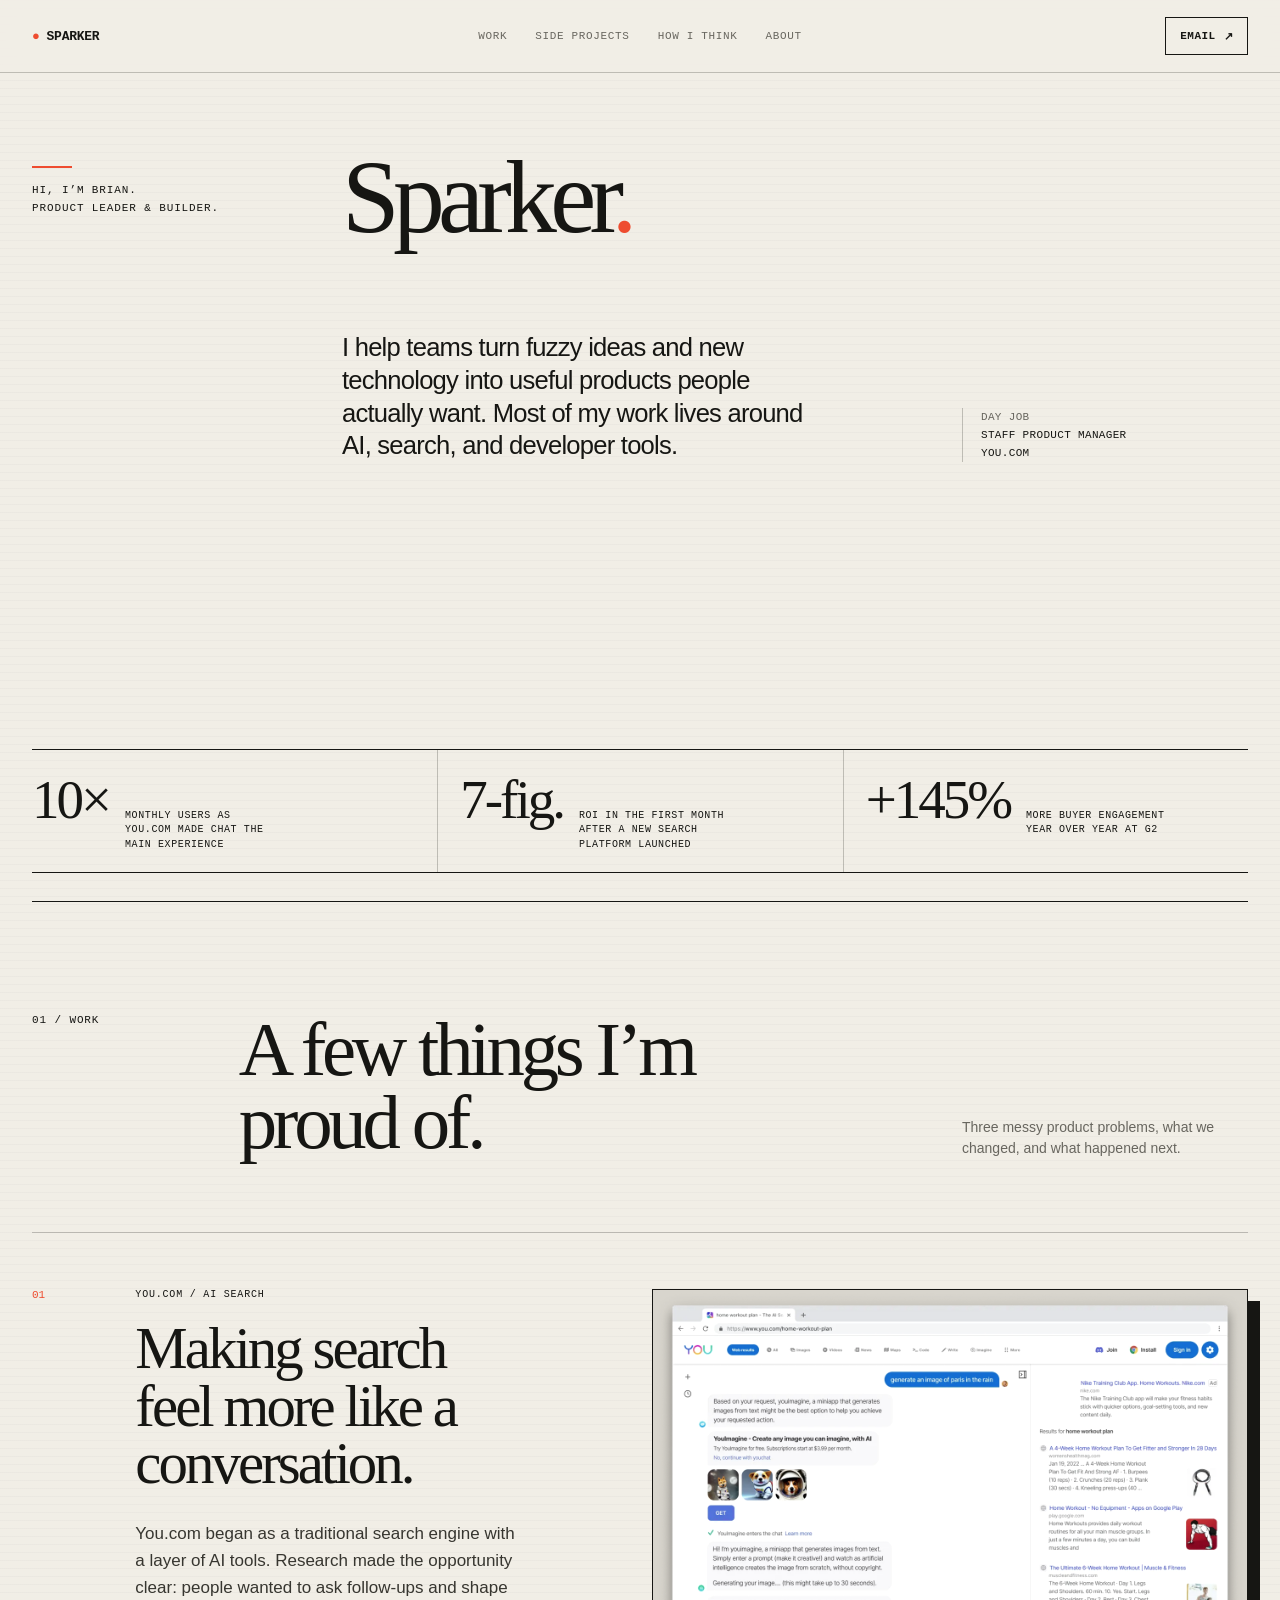
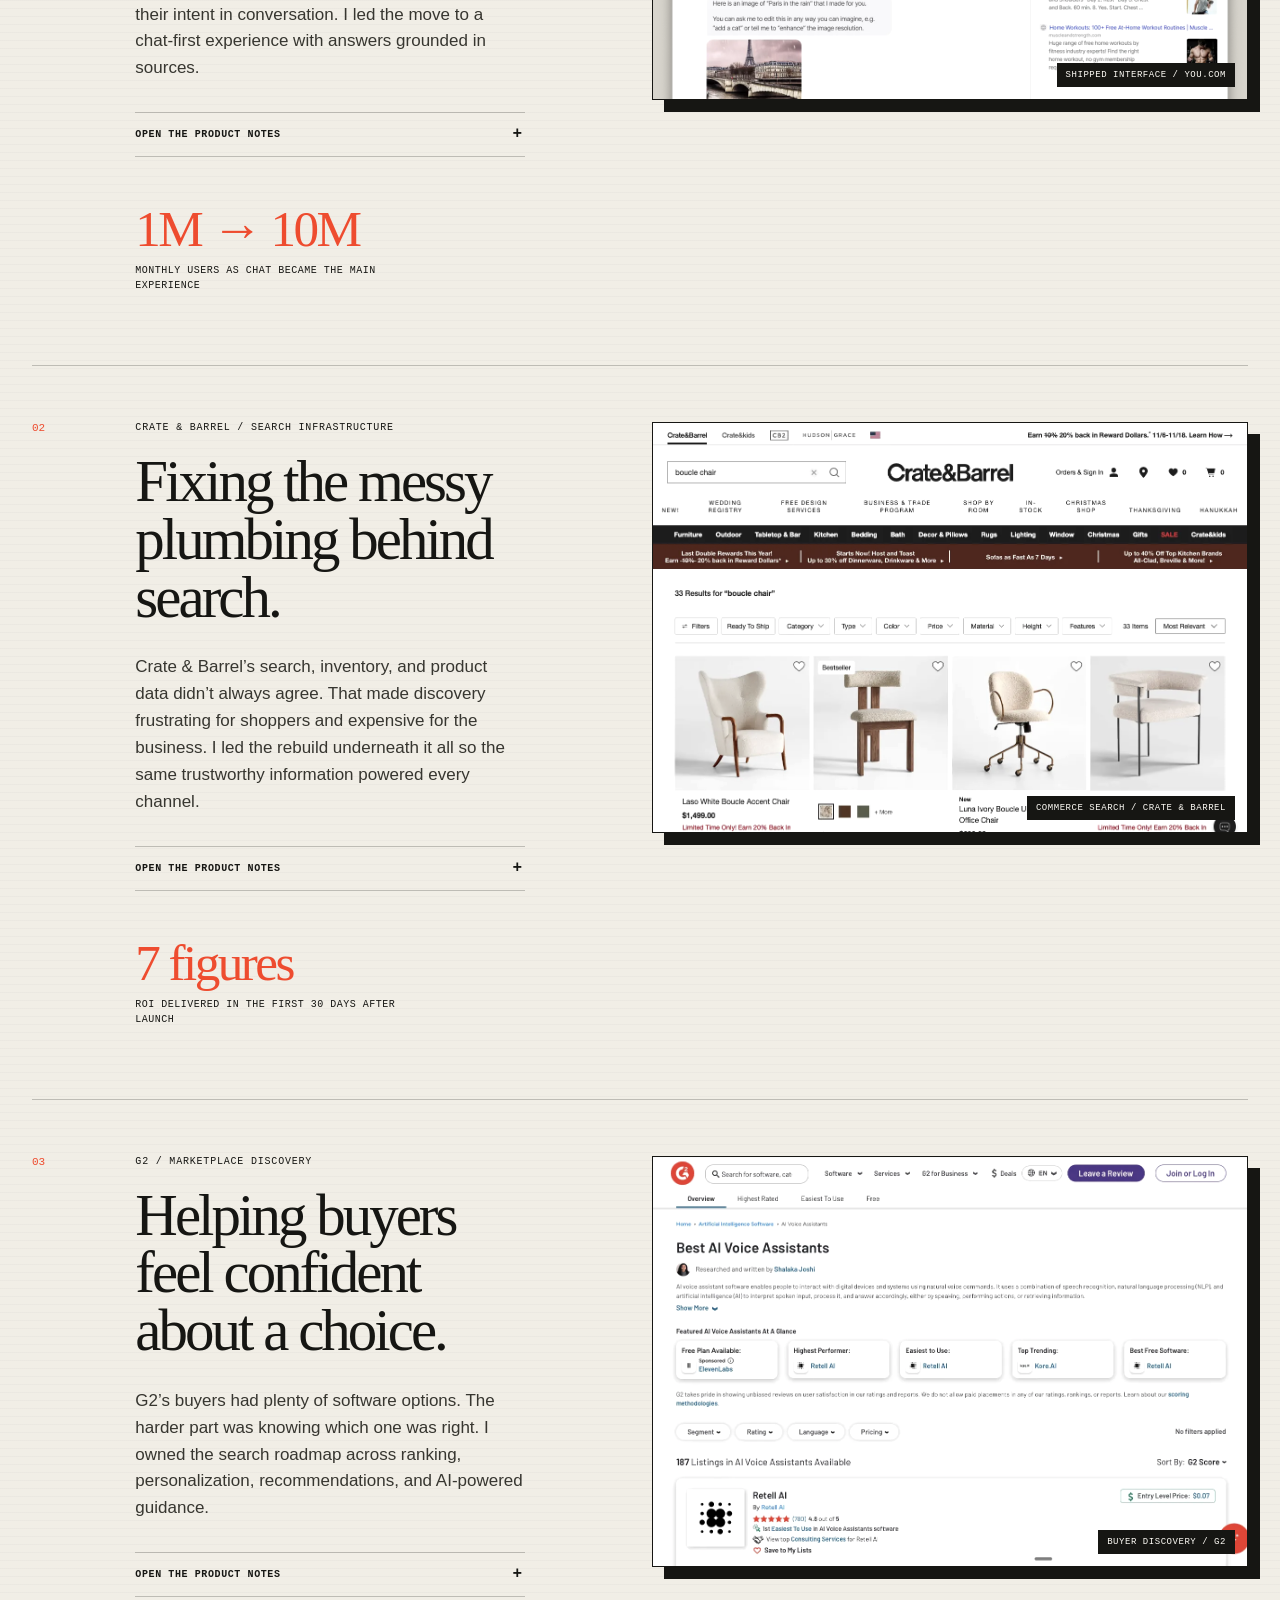
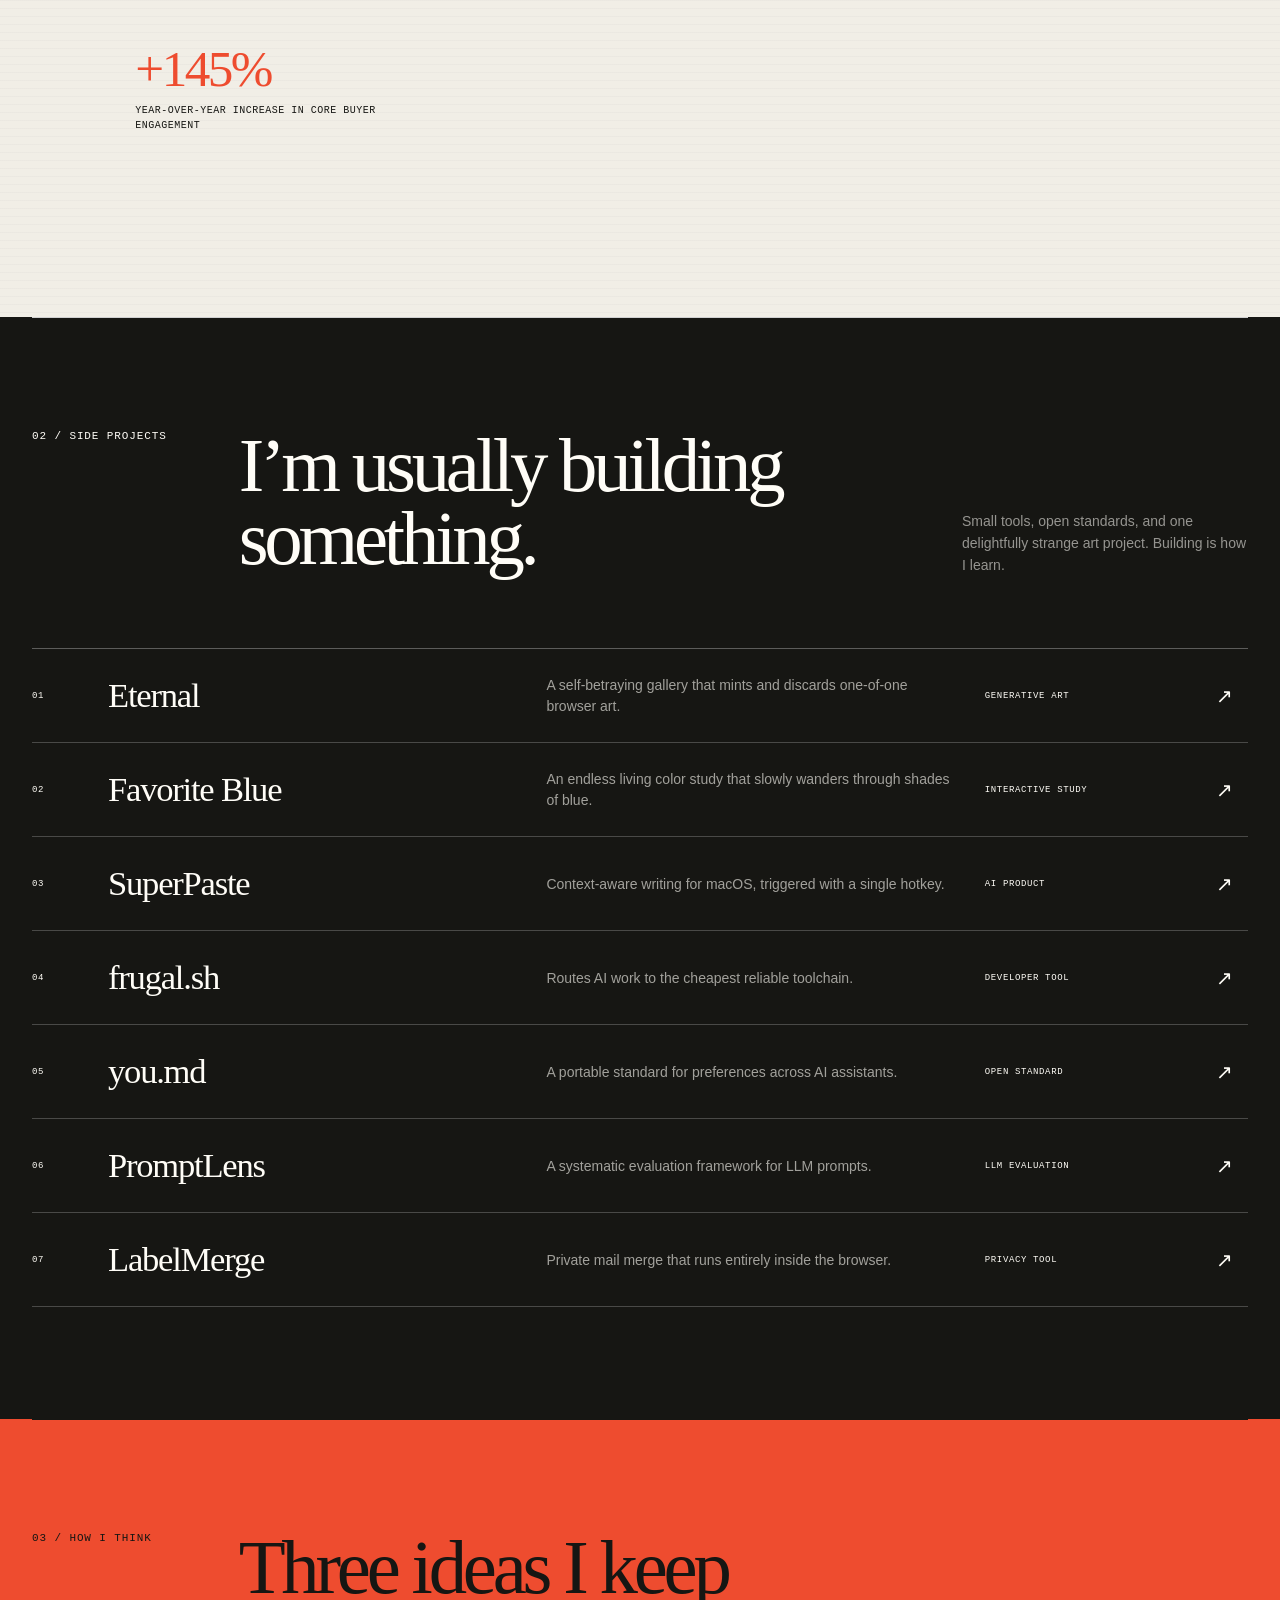
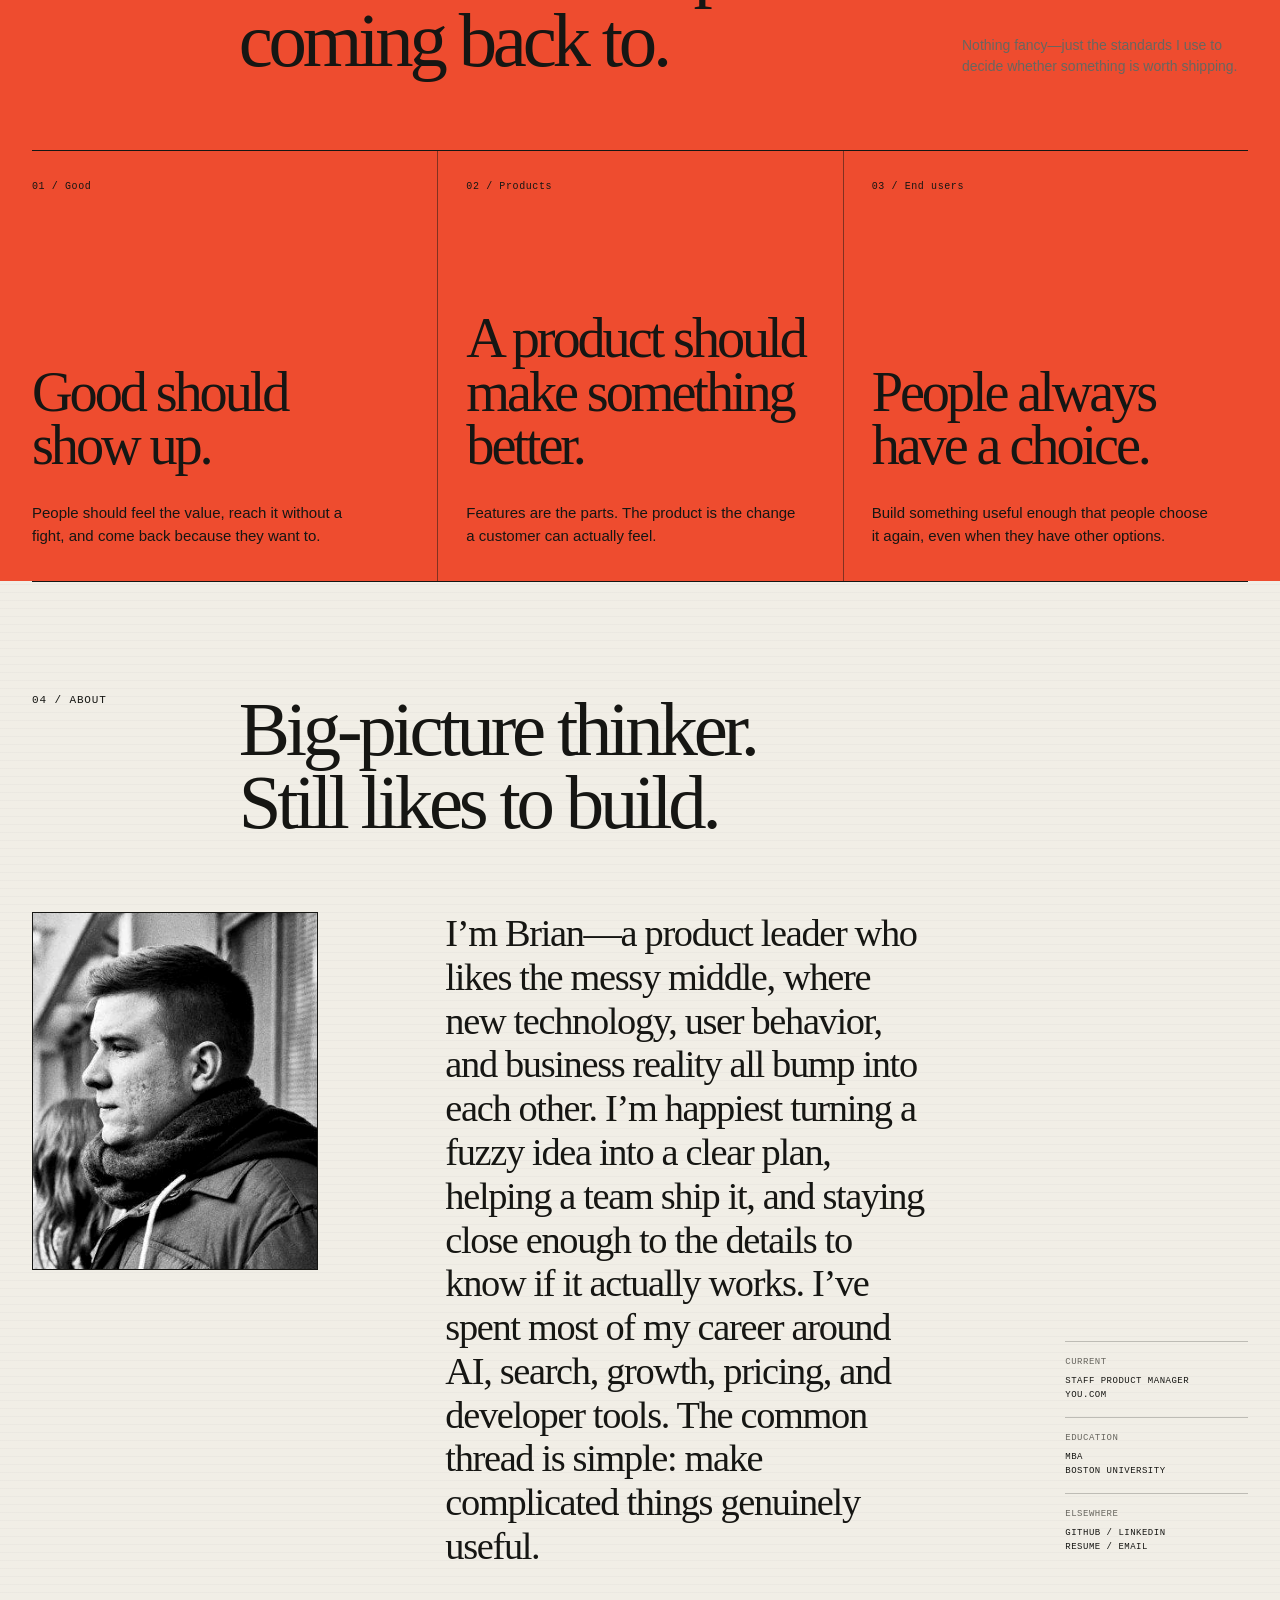
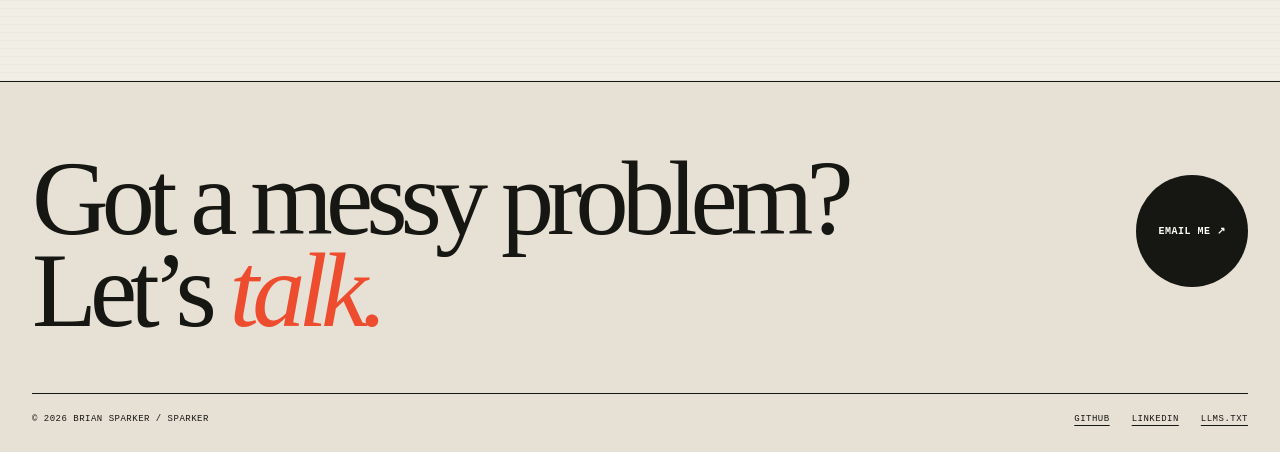
==== commit abb8e832: "Redesign portfolio around Sparker brand" ====
--- a/index.html
+++ b/index.html
@@ -1,271 +1,1384 @@
-<!DOCTYPE html>
+<!doctype html>
 <html lang="en">
 <head>
-  <meta charset="UTF-8" />
+  <meta charset="utf-8" />
   <meta name="viewport" content="width=device-width, initial-scale=1" />
-  <title>Brian Sparker - Product Leader | Sparker.co</title>
-  <meta name="description" content="Brian Sparker is an experienced product leader with 10+ years building teams and scaling consumer apps. Staff Product Manager at You.com, MBA from Boston University Questrom School of Business." />
-  <meta name="keywords" content="Brian Sparker, Product Manager, Product Leader, You.com, AI Products, Boston University MBA" />
+  <title>Brian Sparker — Product Leader in AI & Search | Sparker</title>
+  <meta name="description" content="Brian Sparker is a product leader and hands-on builder working across AI, search, growth, and developer tools. Explore selected work and side projects." />
   <meta name="author" content="Brian Sparker" />
-
-  <!-- Open Graph / Facebook -->
+  <meta name="robots" content="index, follow, max-image-preview:large" />
+  <meta name="theme-color" content="#f1eee6" />
+
+  <link rel="canonical" href="https://sparker.co/" />
+  <link rel="icon" type="image/svg+xml" href="data:image/svg+xml,%3Csvg xmlns='http://www.w3.org/2000/svg' viewBox='0 0 100 100'%3E%3Ccircle cx='50' cy='50' r='38' fill='%23ee4c2f'/%3E%3C/svg%3E" />
+
   <meta property="og:type" content="website" />
+  <meta property="og:locale" content="en_US" />
+  <meta property="og:site_name" content="Sparker" />
   <meta property="og:url" content="https://sparker.co/" />
-  <meta property="og:title" content="Brian Sparker - Product Leader" />
-  <meta property="og:description" content="Experienced product leader with 10+ years building teams and scaling consumer apps. Staff Product Manager at You.com, MBA from Boston University Questrom School of Business." />
-  <meta property="og:image" content="https://media.licdn.com/dms/image/v2/D5603AQEUHYRIN38QsA/profile-displayphoto-shrink_200_200/profile-displayphoto-shrink_200_200/0/1686880194472?e=2147483647&v=beta&t=fWDHZ1gpgAs-LhhJpxJcR1OTb55Dc81AQT45x7TKZdM" />
-
-  <!-- Twitter -->
-  <meta property="twitter:card" content="summary" />
-  <meta property="twitter:url" content="https://sparker.co/" />
-  <meta property="twitter:title" content="Brian Sparker - Product Leader" />
-  <meta property="twitter:description" content="Experienced product leader with 10+ years building teams and scaling consumer apps. Staff Product Manager at You.com, MBA from Boston University Questrom School of Business." />
-  <meta property="twitter:image" content="https://media.licdn.com/dms/image/v2/D5603AQEUHYRIN38QsA/profile-displayphoto-shrink_200_200/profile-displayphoto-shrink_200_200/0/1686880194472?e=2147483647&v=beta&t=fWDHZ1gpgAs-LhhJpxJcR1OTb55Dc81AQT45x7TKZdM" />
-
-  <!-- Canonical URL -->
-  <link rel="canonical" href="https://sparker.co/" />
-
-  <!-- Favicons -->
-  <link rel="icon" type="image/svg+xml" href="data:image/svg+xml,<svg xmlns='http://www.w3.org/2000/svg' viewBox='0 0 100 100'><text y='0.9em' font-size='90'>✨</text></svg>" />
-  <link rel="apple-touch-icon" href="https://media.licdn.com/dms/image/v2/D5603AQEUHYRIN38QsA/profile-displayphoto-shrink_200_200/profile-displayphoto-shrink_200_200/0/1686880194472?e=2147483647&v=beta&t=fWDHZ1gpgAs-LhhJpxJcR1OTb55Dc81AQT45x7TKZdM" />
-
-  <link rel="stylesheet" href="styles.css" />
-
-  <!-- Google tag (gtag.js) -->
+  <meta property="og:title" content="Brian Sparker — Product Leader in AI & Search" />
+  <meta property="og:description" content="Product leader and hands-on builder working across AI, search, growth, and developer tools." />
+  <meta property="og:image" content="https://sparker.co/assets/og.png" />
+  <meta property="og:image:width" content="1200" />
+  <meta property="og:image:height" content="630" />
+  <meta property="og:image:alt" content="Sparker — Brian Sparker, product leader and builder" />
+
+  <meta name="twitter:card" content="summary_large_image" />
+  <meta name="twitter:title" content="Brian Sparker — Product Leader in AI & Search" />
+  <meta name="twitter:description" content="Product leader and hands-on builder working across AI, search, growth, and developer tools." />
+  <meta name="twitter:image" content="https://sparker.co/assets/og.png" />
+  <meta name="twitter:image:alt" content="Sparker — Brian Sparker, product leader and builder" />
+
   <script async src="https://www.googletagmanager.com/gtag/js?id=G-8MTXRGPF2B"></script>
   <script>
     window.dataLayer = window.dataLayer || [];
     function gtag(){dataLayer.push(arguments);}
     gtag('js', new Date());
-
     gtag('config', 'G-8MTXRGPF2B');
-  </script>
-
-  <!-- Event snippet for Page view conversion page -->
-  <script>
     gtag('event', 'conversion', {
-        'send_to': 'AW-979562330/KuIBCLyXxdsbENrei9MD',
-        'value': 1.0,
-        'currency': 'USD'
+      'send_to': 'AW-979562330/KuIBCLyXxdsbENrei9MD',
+      'value': 1.0,
+      'currency': 'USD'
     });
   </script>
 
-  <!-- Structured Data (JSON-LD) -->
   <script type="application/ld+json">
   {
     "@context": "https://schema.org",
-    "@type": "Person",
-    "name": "Brian Sparker",
-    "url": "https://sparker.co",
-    "image": "https://media.licdn.com/dms/image/v2/D5603AQEUHYRIN38QsA/profile-displayphoto-shrink_200_200/profile-displayphoto-shrink_200_200/0/1686880194472?e=2147483647&v=beta&t=fWDHZ1gpgAs-LhhJpxJcR1OTb55Dc81AQT45x7TKZdM",
-    "jobTitle": "Staff Product Manager",
-    "description": "Experienced product leader with 10+ years building teams and scaling consumer apps",
-    "alumniOf": {
-      "@type": "CollegeOrUniversity",
-      "name": "Boston University"
-    },
-    "worksFor": {
-      "@type": "Organization",
-      "name": "You.com"
-    },
-    "sameAs": [
-      "https://www.linkedin.com/in/bsparker/",
-      "https://github.com/brainsparker",
-      "https://profile.indeed.com/p/b-sparker"
+    "@graph": [
+      {
+        "@type": "WebSite",
+        "@id": "https://sparker.co/#website",
+        "url": "https://sparker.co/",
+        "name": "Sparker",
+        "alternateName": ["Brian Sparker", "Sparker.co"],
+        "description": "The portfolio of product leader and hands-on builder Brian Sparker.",
+        "inLanguage": "en-US"
+      },
+      {
+        "@type": "ProfilePage",
+        "@id": "https://sparker.co/#profile",
+        "url": "https://sparker.co/",
+        "name": "Brian Sparker — Product Leader and Builder",
+        "dateModified": "2026-07-22",
+        "isPartOf": { "@id": "https://sparker.co/#website" },
+        "mainEntity": { "@id": "https://sparker.co/#person" }
+      },
+      {
+        "@type": "Person",
+        "@id": "https://sparker.co/#person",
+        "name": "Brian Sparker",
+        "alternateName": "Sparker",
+        "url": "https://sparker.co/",
+        "image": "https://sparker.co/images/brian-sparker.webp",
+        "jobTitle": "Staff Product Manager",
+        "description": "Product leader and hands-on builder working across AI, search, growth, and developer tools.",
+        "worksFor": {
+          "@type": "Organization",
+          "name": "You.com",
+          "url": "https://you.com/"
+        },
+        "alumniOf": {
+          "@type": "CollegeOrUniversity",
+          "name": "Boston University",
+          "url": "https://www.bu.edu/"
+        },
+        "knowsAbout": ["AI products", "Search", "Product strategy", "Growth", "Developer tools"],
+        "sameAs": [
+          "https://www.linkedin.com/in/bsparker/",
+          "https://github.com/brainsparker",
+          "https://profile.indeed.com/p/b-sparker"
+        ]
+      }
     ]
   }
   </script>
+  <style>
+    :root {
+      --paper: #f1eee6;
+      --paper-deep: #e7e1d5;
+      --ink: #161613;
+      --muted: #68665f;
+      --signal: #ee4c2f;
+      --signal-dark: #d63d22;
+      --line: rgba(22, 22, 19, 0.23);
+      --white: #fffdf7;
+      --serif: "Iowan Old Style", "Palatino Linotype", "Book Antiqua", Palatino, Georgia, serif;
+      --sans: "Helvetica Neue", Helvetica, Arial, sans-serif;
+      --mono: ui-monospace, SFMono-Regular, Menlo, Monaco, Consolas, monospace;
+      --ease-out: cubic-bezier(0.23, 1, 0.32, 1);
+      --page: min(1320px, calc(100vw - 64px));
+    }
+
+    * { box-sizing: border-box; }
+
+    html {
+      scroll-behavior: smooth;
+      background: var(--paper);
+    }
+
+    body {
+      margin: 0;
+      background:
+        linear-gradient(rgba(22, 22, 19, 0.025) 1px, transparent 1px),
+        var(--paper);
+      background-size: 100% 8px;
+      color: var(--ink);
+      font-family: var(--sans);
+      -webkit-font-smoothing: antialiased;
+      overflow-x: hidden;
+    }
+
+    ::selection {
+      background: var(--signal);
+      color: var(--white);
+    }
+
+    a { color: inherit; }
+
+    button, a {
+      -webkit-tap-highlight-color: transparent;
+    }
+
+    button:focus-visible,
+    a:focus-visible,
+    summary:focus-visible {
+      outline: 3px solid var(--signal);
+      outline-offset: 4px;
+    }
+
+    .scroll-progress {
+      position: fixed;
+      inset: 0 auto auto 0;
+      z-index: 100;
+      width: 100%;
+      height: 3px;
+      transform: scaleX(0);
+      transform-origin: left;
+      background: var(--signal);
+    }
+
+    /* A small physical "signal" that follows precise pointers. The native
+       cursor remains intact, so the flourish never replaces basic feedback. */
+    .cursor-signal,
+    .cursor-spark {
+      display: none;
+      position: fixed;
+      inset: 0 auto auto 0;
+      z-index: 200;
+      pointer-events: none;
+      will-change: transform, opacity;
+    }
+
+    .cursor-signal {
+      width: 72px;
+      height: 72px;
+      place-items: center;
+      border: 1px solid rgba(22, 22, 19, 0.72);
+      border-radius: 50%;
+      background: var(--signal);
+      box-shadow: 0 8px 30px rgba(22, 22, 19, 0.13);
+      opacity: 0;
+      transform: translate3d(-100px, -100px, 0) translate(-50%, -50%) scale(0.22);
+    }
+
+    .cursor-signal span {
+      color: var(--white);
+      font-family: var(--mono);
+      font-size: 9px;
+      font-weight: 700;
+      letter-spacing: 0.08em;
+      line-height: 1;
+      opacity: 0;
+      text-transform: uppercase;
+      transition: opacity 100ms ease-out;
+    }
+
+    .cursor-signal[data-active="true"] span { opacity: 1; }
+
+    .cursor-spark {
+      width: 5px;
+      height: 2px;
+      background: var(--signal);
+      opacity: 0;
+    }
+
+    .shell {
+      width: var(--page);
+      margin-inline: auto;
+    }
+
+    .nav {
+      position: sticky;
+      top: 0;
+      z-index: 50;
+      background: color-mix(in srgb, var(--paper) 90%, transparent);
+      backdrop-filter: blur(14px);
+      border-bottom: 1px solid var(--line);
+    }
+
+    .nav-inner {
+      min-height: 72px;
+      display: grid;
+      grid-template-columns: 1fr auto 1fr;
+      align-items: center;
+      gap: 24px;
+    }
+
+    .wordmark {
+      width: max-content;
+      font-family: var(--mono);
+      font-size: 13px;
+      font-weight: 700;
+      letter-spacing: -0.02em;
+      text-decoration: none;
+      text-transform: uppercase;
+    }
+
+    .wordmark .mark {
+      color: var(--signal);
+      margin-right: 7px;
+    }
+
+    .nav-links {
+      display: flex;
+      align-items: center;
+      gap: 28px;
+      font-family: var(--mono);
+      font-size: 11px;
+      letter-spacing: 0.06em;
+      text-transform: uppercase;
+    }
+
+    .nav-links a {
+      position: relative;
+      padding: 8px 0;
+      color: var(--muted);
+      text-decoration: none;
+      transition: color 160ms ease;
+    }
+
+    .nav-links a::after {
+      content: "";
+      position: absolute;
+      inset: auto 0 3px;
+      height: 1px;
+      transform: scaleX(0);
+      transform-origin: right;
+      background: currentColor;
+      transition: transform 180ms var(--ease-out);
+    }
+
+    .nav-links a:hover { color: var(--ink); }
+    .nav-links a:hover::after { transform: scaleX(1); transform-origin: left; }
+
+    .nav-contact {
+      justify-self: end;
+      display: inline-flex;
+      align-items: center;
+      gap: 8px;
+      min-height: 38px;
+      padding: 0 14px;
+      border: 1px solid var(--ink);
+      font-family: var(--mono);
+      font-size: 11px;
+      font-weight: 700;
+      letter-spacing: 0.04em;
+      text-decoration: none;
+      text-transform: uppercase;
+      transition: color 180ms ease, background-color 180ms ease, transform 140ms var(--ease-out);
+    }
+
+    .nav-contact:hover { background: var(--ink); color: var(--white); }
+    .nav-contact:active { transform: scale(0.97); }
+
+    .hero {
+      min-height: calc(100svh - 72px);
+      display: grid;
+      align-content: space-between;
+      padding: clamp(58px, 9vh, 112px) 0 28px;
+    }
+
+    .hero-top {
+      display: grid;
+      grid-template-columns: repeat(12, 1fr);
+      gap: 24px;
+    }
+
+    .hero-kicker {
+      grid-column: 1 / 4;
+      padding-top: 12px;
+      font-family: var(--mono);
+      font-size: 11px;
+      line-height: 1.6;
+      letter-spacing: 0.08em;
+      text-transform: uppercase;
+    }
+
+    .hero-kicker .line {
+      display: block;
+      width: 40px;
+      height: 2px;
+      margin-bottom: 14px;
+      background: var(--signal);
+    }
+
+    .hero-heading {
+      grid-column: 4 / 13;
+      max-width: 980px;
+      margin: 0;
+      font-family: var(--serif);
+      font-size: clamp(64px, 8.1vw, 126px);
+      font-weight: 400;
+      letter-spacing: -0.065em;
+      line-height: 0.84;
+    }
+
+    .hero-heading em {
+      color: var(--signal);
+      font-weight: 400;
+    }
+
+    .hero-heading .brand-dot { color: var(--signal); }
+
+    .hero-support {
+      display: grid;
+      grid-template-columns: repeat(12, 1fr);
+      gap: 24px;
+      align-items: end;
+      margin-top: clamp(56px, 10vh, 110px);
+    }
+
+    .hero-deck {
+      grid-column: 4 / 9;
+      max-width: 620px;
+      margin: 0;
+      font-size: clamp(20px, 2vw, 29px);
+      letter-spacing: -0.03em;
+      line-height: 1.28;
+    }
+
+    .hero-now {
+      grid-column: 10 / 13;
+      padding-left: 18px;
+      border-left: 1px solid var(--line);
+      font-family: var(--mono);
+      font-size: 11px;
+      line-height: 1.65;
+      letter-spacing: 0.03em;
+      text-transform: uppercase;
+    }
+
+    .hero-now span { color: var(--muted); }
+
+    .proof {
+      display: grid;
+      grid-template-columns: repeat(3, 1fr);
+      margin-top: clamp(64px, 10vh, 120px);
+      border-top: 1px solid var(--ink);
+      border-bottom: 1px solid var(--ink);
+    }
+
+    .proof-item {
+      display: grid;
+      grid-template-columns: auto 1fr;
+      gap: 16px;
+      align-items: baseline;
+      padding: 22px 22px 20px 0;
+    }
+
+    .proof-item + .proof-item {
+      padding-left: 22px;
+      border-left: 1px solid var(--line);
+    }
+
+    .proof-value {
+      font-family: var(--serif);
+      font-size: clamp(38px, 4.3vw, 68px);
+      letter-spacing: -0.055em;
+      line-height: 1;
+    }
+
+    .proof-label {
+      max-width: 148px;
+      font-family: var(--mono);
+      font-size: 10px;
+      line-height: 1.45;
+      letter-spacing: 0.06em;
+      text-transform: uppercase;
+    }
+
+    .section {
+      padding: 112px 0;
+      border-top: 1px solid var(--ink);
+    }
+
+    .section-head {
+      display: grid;
+      grid-template-columns: repeat(12, 1fr);
+      gap: 24px;
+      margin-bottom: 72px;
+    }
+
+    .section-number {
+      grid-column: 1 / 3;
+      font-family: var(--mono);
+      font-size: 11px;
+      letter-spacing: 0.08em;
+      text-transform: uppercase;
+    }
+
+    .section-title {
+      grid-column: 3 / 9;
+      margin: 0;
+      font-family: var(--serif);
+      font-size: clamp(50px, 6vw, 88px);
+      font-weight: 400;
+      letter-spacing: -0.055em;
+      line-height: 0.95;
+    }
+
+    .section-note {
+      grid-column: 10 / 13;
+      align-self: end;
+      margin: 0;
+      color: var(--muted);
+      font-size: 14px;
+      line-height: 1.55;
+    }
+
+    .case {
+      display: grid;
+      grid-template-columns: repeat(12, 1fr);
+      gap: 24px;
+      padding: 56px 0 72px;
+      border-top: 1px solid var(--line);
+    }
+
+    .case-index {
+      grid-column: 1 / 2;
+      color: var(--signal);
+      font-family: var(--mono);
+      font-size: 11px;
+    }
+
+    .case-copy {
+      grid-column: 2 / 6;
+      display: flex;
+      flex-direction: column;
+      align-items: flex-start;
+    }
+
+    .case-eyebrow {
+      margin-bottom: 20px;
+      font-family: var(--mono);
+      font-size: 10px;
+      letter-spacing: 0.08em;
+      text-transform: uppercase;
+    }
+
+    .case h3 {
+      margin: 0;
+      font-family: var(--serif);
+      font-size: clamp(40px, 4.6vw, 66px);
+      font-weight: 400;
+      letter-spacing: -0.05em;
+      line-height: 0.98;
+    }
+
+    .case-summary {
+      margin: 28px 0 0;
+      color: #373630;
+      font-size: 17px;
+      line-height: 1.58;
+    }
+
+    .case-result {
+      margin-top: auto;
+      padding-top: 46px;
+    }
+
+    .case-result strong {
+      display: block;
+      color: var(--signal);
+      font-family: var(--serif);
+      font-size: clamp(44px, 4vw, 62px);
+      font-weight: 400;
+      letter-spacing: -0.05em;
+      line-height: 1;
+    }
+
+    .case-result span {
+      display: block;
+      max-width: 270px;
+      margin-top: 9px;
+      font-family: var(--mono);
+      font-size: 10px;
+      line-height: 1.5;
+      letter-spacing: 0.05em;
+      text-transform: uppercase;
+    }
+
+    .case-visual {
+      grid-column: 7 / 13;
+      align-self: start;
+    }
+
+    .image-frame {
+      position: relative;
+      overflow: hidden;
+      aspect-ratio: 1.45;
+      border: 1px solid var(--ink);
+      background: #d8d5cd;
+      box-shadow: 12px 12px 0 var(--ink);
+      transition: transform 260ms var(--ease-out), box-shadow 260ms var(--ease-out);
+    }
+
+    .image-frame:hover {
+      transform: translate(-4px, -4px);
+      box-shadow: 18px 18px 0 var(--signal);
+    }
+
+    .image-frame img {
+      width: 100%;
+      height: 100%;
+      display: block;
+      object-fit: cover;
+      object-position: top center;
+      filter: saturate(0.78) contrast(1.03);
+      transition: filter 220ms ease, transform 500ms var(--ease-out);
+    }
+
+    .image-frame picture,
+    .portrait picture {
+      width: 100%;
+      height: 100%;
+      display: block;
+    }
+
+    .image-frame:hover img {
+      filter: saturate(1) contrast(1);
+      transform: scale(1.012);
+    }
+
+    .image-label {
+      position: absolute;
+      inset: auto 12px 12px auto;
+      padding: 7px 9px;
+      background: var(--ink);
+      color: var(--white);
+      font-family: var(--mono);
+      font-size: 9px;
+      letter-spacing: 0.06em;
+      text-transform: uppercase;
+    }
+
+    details.case-notes {
+      width: 100%;
+      margin-top: 30px;
+      border-top: 1px solid var(--line);
+      border-bottom: 1px solid var(--line);
+    }
+
+    details.case-notes summary {
+      position: relative;
+      padding: 16px 30px 16px 0;
+      cursor: pointer;
+      list-style: none;
+      font-family: var(--mono);
+      font-size: 10px;
+      font-weight: 700;
+      letter-spacing: 0.06em;
+      text-transform: uppercase;
+    }
+
+    details.case-notes summary::-webkit-details-marker { display: none; }
+
+    details.case-notes summary::after {
+      content: "+";
+      position: absolute;
+      right: 2px;
+      font-size: 16px;
+      line-height: 10px;
+      transition: transform 180ms var(--ease-out);
+    }
+
+    details.case-notes[open] summary::after { transform: rotate(45deg); }
+
+    .notes-grid {
+      display: grid;
+      gap: 18px;
+      padding: 4px 0 22px;
+    }
+
+    .note-row {
+      display: grid;
+      grid-template-columns: 70px 1fr;
+      gap: 16px;
+      font-size: 13px;
+      line-height: 1.5;
+    }
+
+    .note-row b {
+      font-family: var(--mono);
+      font-size: 9px;
+      letter-spacing: 0.06em;
+      text-transform: uppercase;
+    }
+
+    .experiments-wrap {
+      background: var(--ink);
+      color: var(--white);
+    }
+
+    .experiments-wrap .section { border-color: rgba(255, 255, 255, 0.8); }
+    .experiments-wrap .section-note { color: rgba(255, 253, 247, 0.55); }
+
+    .project-list {
+      border-top: 1px solid rgba(255, 255, 255, 0.3);
+    }
+
+    .project-row {
+      display: grid;
+      grid-template-columns: 52px 2fr 2fr 1fr 32px;
+      gap: 24px;
+      align-items: center;
+      min-height: 94px;
+      border-bottom: 1px solid rgba(255, 255, 255, 0.22);
+      text-decoration: none;
+      transition: color 180ms ease, background-color 180ms ease, padding 180ms var(--ease-out);
+    }
+
+    .project-row:hover {
+      margin-inline: -18px;
+      padding-inline: 18px;
+      background: var(--signal);
+      color: var(--white);
+    }
+
+    .project-no,
+    .project-type {
+      font-family: var(--mono);
+      font-size: 9px;
+      letter-spacing: 0.07em;
+      text-transform: uppercase;
+    }
+
+    .project-name {
+      font-family: var(--serif);
+      font-size: clamp(25px, 2.7vw, 38px);
+      letter-spacing: -0.035em;
+    }
+
+    .project-desc {
+      color: rgba(255, 253, 247, 0.6);
+      font-size: 14px;
+      line-height: 1.45;
+      transition: color 180ms ease;
+    }
+
+    .project-row:hover .project-desc { color: rgba(255, 255, 255, 0.92); }
+
+    .project-arrow {
+      font-size: 20px;
+      transition: transform 180ms var(--ease-out);
+    }
+
+    .project-row:hover .project-arrow { transform: translate(4px, -4px); }
+
+    .principles {
+      background: var(--signal);
+      color: var(--ink);
+    }
+
+    .principles .section {
+      padding-bottom: 0;
+      border-color: var(--ink);
+    }
+
+    .principle-grid {
+      display: grid;
+      grid-template-columns: repeat(3, 1fr);
+      border-top: 1px solid var(--ink);
+    }
+
+    .principle {
+      min-height: 430px;
+      display: flex;
+      flex-direction: column;
+      justify-content: space-between;
+      padding: 30px 28px 34px 0;
+    }
+
+    .principle + .principle {
+      padding-left: 28px;
+      border-left: 1px solid rgba(22, 22, 19, 0.5);
+    }
+
+    .principle-no {
+      font-family: var(--mono);
+      font-size: 10px;
+      letter-spacing: 0.06em;
+    }
+
+    .principle h3 {
+      max-width: 360px;
+      margin: 0 0 28px;
+      font-family: var(--serif);
+      font-size: clamp(39px, 4.4vw, 64px);
+      font-weight: 400;
+      letter-spacing: -0.055em;
+      line-height: 0.95;
+    }
+
+    .principle p {
+      max-width: 340px;
+      margin: 0;
+      font-size: 15px;
+      line-height: 1.55;
+    }
+
+    .about-grid {
+      display: grid;
+      grid-template-columns: repeat(12, 1fr);
+      gap: 24px;
+    }
+
+    .portrait {
+      grid-column: 1 / 4;
+      align-self: start;
+      aspect-ratio: 4 / 5;
+      overflow: hidden;
+      border: 1px solid var(--ink);
+      background: var(--paper-deep);
+    }
+
+    .portrait img {
+      width: 100%;
+      height: 100%;
+      display: block;
+      object-fit: cover;
+      filter: grayscale(1) contrast(1.04);
+    }
+
+    .about-copy {
+      grid-column: 5 / 10;
+      margin: 0;
+      font-family: var(--serif);
+      font-size: clamp(28px, 3vw, 44px);
+      letter-spacing: -0.035em;
+      line-height: 1.14;
+    }
+
+    .about-meta {
+      grid-column: 11 / 13;
+      align-self: end;
+    }
+
+    .meta-block {
+      padding: 14px 0;
+      border-top: 1px solid var(--line);
+      font-family: var(--mono);
+      font-size: 9px;
+      line-height: 1.55;
+      letter-spacing: 0.055em;
+      text-transform: uppercase;
+    }
+
+    .meta-block b {
+      display: block;
+      margin-bottom: 5px;
+      color: var(--muted);
+      font-weight: 400;
+    }
+
+    .footer {
+      padding: 70px 0 28px;
+      background: var(--paper-deep);
+      border-top: 1px solid var(--ink);
+    }
+
+    .footer-heading {
+      display: flex;
+      align-items: baseline;
+      justify-content: space-between;
+      gap: 30px;
+      padding-bottom: 56px;
+    }
+
+    .footer-heading h2 {
+      max-width: 950px;
+      margin: 0;
+      font-family: var(--serif);
+      font-size: clamp(62px, 8.3vw, 126px);
+      font-weight: 400;
+      letter-spacing: -0.065em;
+      line-height: 0.87;
+    }
+
+    .footer-heading h2 em {
+      color: var(--signal);
+      font-weight: 400;
+    }
+
+    .footer-email {
+      flex: 0 0 auto;
+      display: grid;
+      place-items: center;
+      width: 112px;
+      height: 112px;
+      border-radius: 50%;
+      background: var(--ink);
+      color: var(--white);
+      font-family: var(--mono);
+      font-size: 10px;
+      font-weight: 700;
+      letter-spacing: 0.05em;
+      text-decoration: none;
+      text-transform: uppercase;
+      transition: background-color 180ms ease, transform 180ms var(--ease-out);
+    }
+
+    .footer-email:hover { background: var(--signal); transform: rotate(-7deg) scale(1.04); }
+    .footer-email:active { transform: scale(0.96); }
+
+    .footer-bottom {
+      display: flex;
+      justify-content: space-between;
+      gap: 28px;
+      padding-top: 20px;
+      border-top: 1px solid var(--ink);
+      font-family: var(--mono);
+      font-size: 9px;
+      letter-spacing: 0.055em;
+      text-transform: uppercase;
+    }
+
+    .footer-links { display: flex; gap: 22px; }
+    .footer-links a { text-underline-offset: 4px; }
+
+    .js .reveal {
+      opacity: 0;
+      transform: translateY(22px);
+      transition: opacity 520ms var(--ease-out), transform 520ms var(--ease-out);
+    }
+
+    .js .reveal.is-visible {
+      opacity: 1;
+      transform: translateY(0);
+    }
+
+    @media (hover: none) {
+      .image-frame:hover,
+      .image-frame:hover img,
+      .project-row:hover,
+      .project-row:hover .project-arrow,
+      .footer-email:hover { transform: none; }
+
+      .image-frame:hover { box-shadow: 12px 12px 0 var(--ink); }
+      .project-row:hover { margin-inline: 0; padding-inline: 0; background: transparent; }
+    }
+
+    @media (hover: hover) and (pointer: fine) {
+      .cursor-signal { display: grid; }
+      .cursor-spark { display: block; }
+    }
+
+    @media (max-width: 920px) {
+      :root { --page: min(100% - 40px, 760px); }
+      .nav-inner { grid-template-columns: 1fr auto; }
+      .nav-links { display: none; }
+      .hero { min-height: auto; padding-top: 72px; }
+      .hero-kicker { grid-column: 1 / 13; margin-bottom: 34px; }
+      .hero-heading { grid-column: 1 / 13; }
+      .hero-deck { grid-column: 1 / 9; }
+      .hero-now { grid-column: 10 / 13; }
+      .proof { grid-template-columns: 1fr; margin-top: 72px; }
+      .proof-item { grid-template-columns: 130px 1fr; padding: 18px 0; }
+      .proof-item + .proof-item { padding-left: 0; border-left: 0; border-top: 1px solid var(--line); }
+      .section { padding: 84px 0; }
+      .section-number { grid-column: 1 / 3; }
+      .section-title { grid-column: 3 / 10; }
+      .section-note { grid-column: 10 / 13; }
+      .case-index { grid-column: 1 / 2; }
+      .case-copy { grid-column: 2 / 7; }
+      .case-visual { grid-column: 8 / 13; }
+      .image-frame { box-shadow: 8px 8px 0 var(--ink); }
+      .project-row { grid-template-columns: 38px 1.5fr 2fr 26px; }
+      .project-type { display: none; }
+      .principle-grid { grid-template-columns: 1fr; }
+      .principle { min-height: 280px; padding: 28px 0; }
+      .principle + .principle { padding-left: 0; border-left: 0; border-top: 1px solid rgba(22,22,19,.5); }
+      .portrait { grid-column: 1 / 4; }
+      .about-copy { grid-column: 5 / 13; }
+      .about-meta { grid-column: 5 / 13; display: grid; grid-template-columns: repeat(3, 1fr); gap: 20px; margin-top: 28px; }
+    }
+
+    @media (max-width: 640px) {
+      :root { --page: calc(100% - 30px); }
+      .nav-inner { min-height: 62px; }
+      .nav-contact { min-height: 34px; padding-inline: 11px; }
+      .hero { padding: 52px 0 20px; }
+      .hero-heading { font-size: clamp(53px, 17vw, 82px); line-height: 0.88; }
+      .hero-support { margin-top: 42px; }
+      .hero-deck { grid-column: 1 / 13; font-size: 20px; }
+      .hero-now { grid-column: 1 / 13; margin-top: 28px; padding: 14px 0 0; border-top: 1px solid var(--line); border-left: 0; }
+      .proof { margin-top: 52px; }
+      .proof-value { font-size: 44px; }
+      .section { padding: 70px 0; }
+      .section-head { margin-bottom: 46px; }
+      .section-number { grid-column: 1 / 13; margin-bottom: 18px; }
+      .section-title { grid-column: 1 / 13; }
+      .section-note { grid-column: 1 / 13; margin-top: 20px; }
+      .case { padding: 38px 0 58px; }
+      .case-index { grid-column: 1 / 13; }
+      .case-copy { grid-column: 1 / 13; }
+      .case h3 { font-size: 46px; }
+      .case-result { padding-top: 34px; }
+      .case-visual { grid-column: 1 / 13; margin-top: 36px; }
+      .project-row { grid-template-columns: 28px 1fr 24px; gap: 12px; min-height: 80px; }
+      .project-desc, .project-type { display: none; }
+      .project-name { font-size: 26px; }
+      .principle { min-height: 310px; }
+      .principle h3 { font-size: 48px; }
+      .portrait { grid-column: 1 / 6; }
+      .about-copy { grid-column: 1 / 13; margin-top: 28px; font-size: 30px; }
+      .about-meta { grid-column: 1 / 13; grid-template-columns: 1fr; gap: 0; }
+      .footer-heading { align-items: flex-end; }
+      .footer-heading h2 { font-size: clamp(58px, 18vw, 86px); }
+      .footer-email { width: 82px; height: 82px; }
+      .footer-bottom { flex-direction: column; }
+    }
+
+    @media (prefers-reduced-motion: reduce) {
+      html { scroll-behavior: auto; }
+      *, *::before, *::after {
+        animation-duration: 0.01ms !important;
+        animation-iteration-count: 1 !important;
+        transition-duration: 0.01ms !important;
+      }
+      .js .reveal { opacity: 1; transform: none; }
+      .cursor-signal,
+      .cursor-spark { display: none !important; }
+    }
+  </style>
+  <script>document.documentElement.classList.add('js');</script>
 </head>
 <body>
-  <!-- Full-screen Hero -->
-  <section id="hero-splash">
-    <div class="hero-content">
-      <h1 class="mega-title">SPARKER</h1>
-      <p class="hero-statement">
-        I build <span class="tooltip-word" data-tooltip="Good is measurable and intentional. It means clear value that users can articulate, fast paths that respect their time, and thoughtful details that compound into trust. As a product manager, 'good' defines success: qualitative feedback that users actually want this, and quantitative signals that they keep coming back. Good isn't subjective—it's the standard we commit to before we ship.">good</span>
-        <span class="tooltip-word" data-tooltip="A product is a vehicle for transmitting value between a business and its customers. It's not widgets, pixels, or features—it's the value itself. To build a product, you must define three things: the business (what we're trying to achieve), the customer (who needs this and why), and the value (what changes when they use it). Everything else is implementation. The product is the bridge, and value is what crosses it.">products</span>
-        for <span class="tooltip-word" data-tooltip="End users are real people who choose to show up and rely on what we build. They're not metrics, personas, or acquisition targets—they're humans with goals, constraints, and alternatives. If someone doesn't find value in what you're building, they won't use it. Period. I build for people who want to use the product because it genuinely makes their lives better, not because they're locked in or don't have a choice. That's the difference between users and end users.">end users</span>.
-      </p>
-      <div class="scroll-indicator">
-        <span>About</span>
-        <svg width="24" height="24" viewBox="0 0 24 24" fill="none" stroke="currentColor" stroke-width="2">
-          <polyline points="6 9 12 15 18 9"></polyline>
-        </svg>
+  <div class="scroll-progress" aria-hidden="true"></div>
+  <div class="cursor-signal" aria-hidden="true"><span>View</span></div>
+
+  <header class="nav">
+    <div class="shell nav-inner">
+      <a class="wordmark" href="#top"><span class="mark">●</span>Sparker</a>
+      <nav class="nav-links" aria-label="Primary navigation">
+        <a href="#outcomes">Work</a>
+        <a href="#experiments">Side projects</a>
+        <a href="#principles">How I think</a>
+        <a href="#about">About</a>
+      </nav>
+      <a class="nav-contact" href="mailto:sparker@hey.com">Email <span aria-hidden="true">↗</span></a>
+    </div>
+  </header>
+
+  <main id="top">
+    <section class="hero shell">
+      <div>
+        <div class="hero-top">
+          <div class="hero-kicker reveal">
+            <span class="line"></span>
+            Hi, I’m Brian.<br />Product leader & builder.
+          </div>
+          <h1 class="hero-heading reveal">Sparker<span class="brand-dot" aria-hidden="true">.</span></h1>
+        </div>
+
+        <div class="hero-support reveal">
+          <p class="hero-deck">I help teams turn fuzzy ideas and new technology into useful products people actually want. Most of my work lives around AI, search, and developer tools.</p>
+          <div class="hero-now"><span>Day job</span><br />Staff Product Manager<br />You.com</div>
+        </div>
+      </div>
+
+      <div class="proof reveal" aria-label="Selected career outcomes">
+        <div class="proof-item">
+          <span class="proof-value">10×</span>
+          <span class="proof-label">Monthly users as You.com made chat the main experience</span>
+        </div>
+        <div class="proof-item">
+          <span class="proof-value">7-fig.</span>
+          <span class="proof-label">ROI in the first month after a new search platform launched</span>
+        </div>
+        <div class="proof-item">
+          <span class="proof-value">+145%</span>
+          <span class="proof-label">More buyer engagement year over year at G2</span>
+        </div>
+      </div>
+    </section>
+
+    <section class="section shell" id="outcomes">
+      <div class="section-head reveal">
+        <div class="section-number">01 / Work</div>
+        <h2 class="section-title">A few things I’m proud of.</h2>
+        <p class="section-note">Three messy product problems, what we changed, and what happened next.</p>
+      </div>
+
+      <article class="case reveal">
+        <div class="case-index">01</div>
+        <div class="case-copy">
+          <span class="case-eyebrow">You.com / AI search</span>
+          <h3>Making search feel more like a conversation.</h3>
+          <p class="case-summary">You.com began as a traditional search engine with a layer of AI tools. Research made the opportunity clear: people wanted to ask follow-ups and shape their intent in conversation. I led the move to a chat-first experience with answers grounded in sources.</p>
+          <details class="case-notes">
+            <summary>Open the product notes</summary>
+            <div class="notes-grid">
+              <div class="note-row"><b>Signal</b><span>People wanted direct answers and an easy way to keep refining what they meant.</span></div>
+              <div class="note-row"><b>Decision</b><span>Bring the prompt, answer, sources, and conversational context into one clear experience.</span></div>
+              <div class="note-row"><b>Result</b><span>Chat became the product’s main experience and its direction going forward.</span></div>
+            </div>
+          </details>
+          <div class="case-result"><strong>1M → 10M</strong><span>Monthly users as chat became the main experience</span></div>
+        </div>
+        <div class="case-visual">
+          <div class="image-frame">
+            <picture>
+              <source srcset="images/youcom-screenshot.webp" type="image/webp" />
+              <img src="images/youcom-screenshot.png" width="1540" height="1304" alt="The You.com conversational AI search interface" loading="lazy" decoding="async" />
+            </picture>
+            <span class="image-label">Shipped interface / You.com</span>
+          </div>
+        </div>
+      </article>
+
+      <article class="case reveal">
+        <div class="case-index">02</div>
+        <div class="case-copy">
+          <span class="case-eyebrow">Crate & Barrel / Search infrastructure</span>
+          <h3>Fixing the messy plumbing behind search.</h3>
+          <p class="case-summary">Crate & Barrel’s search, inventory, and product data didn’t always agree. That made discovery frustrating for shoppers and expensive for the business. I led the rebuild underneath it all so the same trustworthy information powered every channel.</p>
+          <details class="case-notes">
+            <summary>Open the product notes</summary>
+            <div class="notes-grid">
+              <div class="note-row"><b>Signal</b><span>Shoppers were seeing conflicting product and inventory information depending on where they looked.</span></div>
+              <div class="note-row"><b>Decision</b><span>Build one reliable search foundation for every brand and channel.</span></div>
+              <div class="note-row"><b>Result</b><span>More consistent discovery, more accurate fulfillment, and less manual cleanup.</span></div>
+            </div>
+          </details>
+          <div class="case-result"><strong>7 figures</strong><span>ROI delivered in the first 30 days after launch</span></div>
+        </div>
+        <div class="case-visual">
+          <div class="image-frame">
+            <picture>
+              <source srcset="images/crateandbarrel-screenshot.webp" type="image/webp" />
+              <img src="images/crateandbarrel-screenshot.png" width="1279" height="910" alt="Crate & Barrel ecommerce search interface" loading="lazy" decoding="async" />
+            </picture>
+            <span class="image-label">Commerce search / Crate & Barrel</span>
+          </div>
+        </div>
+      </article>
+
+      <article class="case reveal">
+        <div class="case-index">03</div>
+        <div class="case-copy">
+          <span class="case-eyebrow">G2 / Marketplace discovery</span>
+          <h3>Helping buyers feel confident about a choice.</h3>
+          <p class="case-summary">G2’s buyers had plenty of software options. The harder part was knowing which one was right. I owned the search roadmap across ranking, personalization, recommendations, and AI-powered guidance.</p>
+          <details class="case-notes">
+            <summary>Open the product notes</summary>
+            <div class="notes-grid">
+              <div class="note-row"><b>Signal</b><span>More choices weren’t enough; buyers needed a clearer path through them.</span></div>
+              <div class="note-row"><b>Decision</b><span>Make search, recommendations, and AI guidance feel like one connected buying journey.</span></div>
+              <div class="note-row"><b>Result</b><span>Buyers explored categories and compared products with more confidence.</span></div>
+            </div>
+          </details>
+          <div class="case-result"><strong>+145%</strong><span>Year-over-year increase in core buyer engagement</span></div>
+        </div>
+        <div class="case-visual">
+          <div class="image-frame">
+            <picture>
+              <source srcset="images/g2-screenshot.webp" type="image/webp" />
+              <img src="images/g2-screenshot.png" width="1369" height="910" alt="G2 marketplace search interface" loading="lazy" decoding="async" />
+            </picture>
+            <span class="image-label">Buyer discovery / G2</span>
+          </div>
+        </div>
+      </article>
+    </section>
+
+    <div class="experiments-wrap" id="experiments">
+      <section class="section shell">
+        <div class="section-head reveal">
+          <div class="section-number">02 / Side projects</div>
+          <h2 class="section-title">I’m usually building something.</h2>
+          <p class="section-note">Small tools, open standards, and one delightfully strange art project. Building is how I learn.</p>
+        </div>
+
+        <div class="project-list reveal">
+          <a class="project-row" href="https://sparker.co/eternal/" target="_blank" rel="noreferrer">
+            <span class="project-no">01</span><span class="project-name">Eternal</span><span class="project-desc">A self-betraying gallery that mints and discards one-of-one browser art.</span><span class="project-type">Generative art</span><span class="project-arrow">↗</span>
+          </a>
+          <a class="project-row" href="https://sparker.co/favorite-blue/" target="_blank" rel="noreferrer">
+            <span class="project-no">02</span><span class="project-name">Favorite Blue</span><span class="project-desc">An endless living color study that slowly wanders through shades of blue.</span><span class="project-type">Interactive study</span><span class="project-arrow">↗</span>
+          </a>
+          <a class="project-row" href="https://superpaste.ai" target="_blank" rel="noreferrer">
+            <span class="project-no">03</span><span class="project-name">SuperPaste</span><span class="project-desc">Context-aware writing for macOS, triggered with a single hotkey.</span><span class="project-type">AI product</span><span class="project-arrow">↗</span>
+          </a>
+          <a class="project-row" href="https://frugal.sh" target="_blank" rel="noreferrer">
+            <span class="project-no">04</span><span class="project-name">frugal.sh</span><span class="project-desc">Routes AI work to the cheapest reliable toolchain.</span><span class="project-type">Developer tool</span><span class="project-arrow">↗</span>
+          </a>
+          <a class="project-row" href="https://github.com/brainsparker/you.md" target="_blank" rel="noreferrer">
+            <span class="project-no">05</span><span class="project-name">you.md</span><span class="project-desc">A portable standard for preferences across AI assistants.</span><span class="project-type">Open standard</span><span class="project-arrow">↗</span>
+          </a>
+          <a class="project-row" href="https://github.com/brainsparker/PromptLens" target="_blank" rel="noreferrer">
+            <span class="project-no">06</span><span class="project-name">PromptLens</span><span class="project-desc">A systematic evaluation framework for LLM prompts.</span><span class="project-type">LLM evaluation</span><span class="project-arrow">↗</span>
+          </a>
+          <a class="project-row" href="https://sparker.co/free-mail-merge/" target="_blank" rel="noreferrer">
+            <span class="project-no">07</span><span class="project-name">LabelMerge</span><span class="project-desc">Private mail merge that runs entirely inside the browser.</span><span class="project-type">Privacy tool</span><span class="project-arrow">↗</span>
+          </a>
+        </div>
+      </section>
+    </div>
+
+    <div class="principles" id="principles">
+      <section class="section shell">
+        <div class="section-head reveal">
+          <div class="section-number">03 / How I think</div>
+          <h2 class="section-title">Three ideas I keep coming back to.</h2>
+          <p class="section-note">Nothing fancy—just the standards I use to decide whether something is worth shipping.</p>
+        </div>
+
+        <div class="principle-grid reveal">
+          <article class="principle">
+            <span class="principle-no">01 / Good</span>
+            <div><h3>Good should show up.</h3><p>People should feel the value, reach it without a fight, and come back because they want to.</p></div>
+          </article>
+          <article class="principle">
+            <span class="principle-no">02 / Products</span>
+            <div><h3>A product should make something better.</h3><p>Features are the parts. The product is the change a customer can actually feel.</p></div>
+          </article>
+          <article class="principle">
+            <span class="principle-no">03 / End users</span>
+            <div><h3>People always have a choice.</h3><p>Build something useful enough that people choose it again, even when they have other options.</p></div>
+          </article>
+        </div>
+      </section>
+    </div>
+
+    <section class="section shell" id="about">
+      <div class="section-head reveal">
+        <div class="section-number">04 / About</div>
+        <h2 class="section-title">Big-picture thinker. Still likes to build.</h2>
+      </div>
+
+      <div class="about-grid reveal">
+        <div class="portrait">
+          <picture>
+            <source srcset="images/brian-sparker.webp" type="image/webp" />
+            <img src="images/brian-sparker.jpg" width="400" height="400" alt="Brian Sparker" loading="lazy" decoding="async" />
+          </picture>
+        </div>
+        <p class="about-copy">I’m Brian—a product leader who likes the messy middle, where new technology, user behavior, and business reality all bump into each other. I’m happiest turning a fuzzy idea into a clear plan, helping a team ship it, and staying close enough to the details to know if it actually works. I’ve spent most of my career around AI, search, growth, pricing, and developer tools. The common thread is simple: make complicated things genuinely useful.</p>
+        <div class="about-meta">
+          <div class="meta-block"><b>Current</b>Staff Product Manager<br />You.com</div>
+          <div class="meta-block"><b>Education</b>MBA<br />Boston University</div>
+          <div class="meta-block"><b>Elsewhere</b>GitHub / LinkedIn<br />Resume / Email</div>
+        </div>
+      </div>
+    </section>
+  </main>
+
+  <footer class="footer">
+    <div class="shell">
+      <div class="footer-heading reveal">
+        <h2>Got a messy problem? Let’s <em>talk.</em></h2>
+        <a class="footer-email" href="mailto:sparker@hey.com">Email me ↗</a>
+      </div>
+      <div class="footer-bottom">
+        <span>© <span id="year">2026</span> Brian Sparker / Sparker</span>
+        <div class="footer-links"><a href="https://github.com/brainsparker">GitHub</a><a href="https://www.linkedin.com/in/bsparker/">LinkedIn</a><a href="https://sparker.co/llms.txt">LLMs.txt</a></div>
       </div>
     </div>
-  </section>
-
-  <!-- About Section -->
-  <div class="container">
-    <header class="hero">
-      <img
-        class="avatar"
-        src="https://avatars.githubusercontent.com/u/7835252?v=4"
-        alt="Brian Sparker"
-      />
-    </header>
-
-    <section id="bio">
-      <h2>Hi, I'm Brian</h2>
-      <p>
-        I work at the intersection of product, growth, and emerging technology, with a focus on building things that actually ship and scale. My career centers on turning fuzzy ideas into concrete systems, especially where AI, search, and developer platforms meet real user needs. I'm comfortable moving from strategy to execution, from whiteboard frameworks to specs, metrics, and live experiments.
-      </p>
-      <p>
-        Professionally, I've spent years operating in complex, cross-functional environments. I partner closely with engineering, design, sales, marketing, and leadership to push products forward without losing momentum. I tend to own ambiguous problem spaces, clarify what matters, and make tradeoffs that balance speed, quality, and long-term leverage. Distribution, pricing, and packaging are recurring themes in my work, not as abstract concepts but as levers that shape behavior and growth.
-      </p>
-      <p>
-        I'm deeply hands-on. I prototype, write docs, draft PRDs, pressure-test assumptions, and build lightweight tools to validate ideas quickly. I care a lot about metrics and feedback loops, but I don't let dashboards replace judgment. I like models that align value with outcomes, and I'm especially interested in how AI products should be priced, constrained, and explained so users trust them.
-      </p>
-      <p>
-        Alongside my core role, I consistently build side projects and experiments. These are not hobbies for show. They are a way to learn fast, explore new product surfaces, and stay grounded in how tools feel when you're the user. This builder mindset shapes how I lead. I value clarity, momentum, and practical progress over perfection.
-      </p>
-      <p>
-        Academically, I've pursued a rigorous and applied path that mirrors how I work professionally. I completed an MBA at Boston University Questrom School of Business, where I focused on innovation, entrepreneurship, and strategic decision-making. My academic work emphasized translating theory into practice, whether through case analysis, systems thinking, or designing new ventures and operating models. Rather than treating school as a credential, I used it as a structured way to sharpen my judgment, expand my strategic toolkit, and pressure-test ideas I was already applying in real-world product environments.
-      </p>
-      <p>
-        Overall, my professional life is defined by curiosity, ownership, and a bias toward action. I'm motivated by creating systems that make people more effective, and by pushing new technology into forms that are useful, understandable, and durable.
-      </p>
-    </section>
-  </div>
-
-  <!-- Work Section -->
-  <section id="work">
-    <div class="work-container">
-      <h2>Work</h2>
-
-      <div class="work-grid">
-        <div class="work-card" data-work-id="chat">
-          <h3>AI Search Engine</h3>
-          <p class="card-description">Led the product shift from search results to conversational AI, growing from 1M to 10M monthly users.</p>
-          <p class="card-hint">Click to learn more →</p>
-        </div>
-
-        <div class="work-card" data-work-id="pricing">
-          <h3>Ecommerce Search Platform</h3>
-          <p class="card-description">Rebuilt enterprise search for Crate & Barrel, delivering 7-figure ROI in the first 30 days through unified product data and consistent discovery.</p>
-          <p class="card-hint">Click to learn more →</p>
-        </div>
-
-        <div class="work-card" data-work-id="onboarding">
-          <h3>Search & Discovery Marketplace</h3>
-          <p class="card-description">Owned G2's buyer search roadmap, improving ranking, personalization, and LLM-powered guidance to increase engagement 145% YoY.</p>
-          <p class="card-hint">Click to learn more →</p>
-        </div>
-
-        <a class="work-card" href="https://sparker.co/eternal/" target="_blank" rel="noopener noreferrer" onclick="gtag('event', 'click', {'event_category': 'Work', 'event_label': 'Eternal'});">
-          <h3>Eternal Generative Art Gallery</h3>
-          <p class="card-description">Created a self-betraying HTML art project that endlessly mints, frames, and discards one-of-one digital masterpieces, using the browser itself as the medium.</p>
-          <p class="card-hint">Open in a new window →</p>
-        </a>
-
-        <a class="work-card" href="https://sparker.co/favorite-blue/" target="_blank" rel="noopener noreferrer" onclick="gtag('event', 'click', {'event_category': 'Work', 'event_label': 'Favorite Blue'});">
-          <h3>Favorite Blue Living Color Study</h3>
-          <p class="card-description">Created a meditative browser artwork that drifts endlessly through shades of blue, naming each fleeting color as it fades into the next.</p>
-          <p class="card-hint">Open in a new window →</p>
-        </a>
-
-        <a class="work-card" href="https://sparker.co/free-mail-merge/" target="_blank" rel="noopener noreferrer" onclick="gtag('event', 'click', {'event_category': 'Work', 'event_label': 'LabelMerge'});">
-          <h3>Open Source Mail Merge</h3>
-          <p class="card-description">Built a free, privacy-first mail merge tool that runs entirely in-browser, eliminating data exposure and access requirements for Google Sheets users.</p>
-          <p class="card-hint">Open in a new window →</p>
-        </a>
-
-        <a class="work-card" href="https://github.com/brainsparker/PromptLens" target="_blank" rel="noopener noreferrer" onclick="gtag('event', 'click', {'event_category': 'Work', 'event_label': 'PromptLens'});">
-          <h3>Open Source LLM Evaluation Suite</h3>
-          <p class="card-description">Created a comprehensive evaluation framework for testing and optimizing LLM prompts, providing systematic analysis tools that help teams measure response quality and improve AI application performance.</p>
-          <p class="card-hint">Open in a new window →</p>
-        </a>
-
-        <a class="work-card" href="https://github.com/brainsparker/you.md" target="_blank" rel="noopener noreferrer" onclick="gtag('event', 'click', {'event_category': 'Work', 'event_label': 'you.md'});">
-          <h3>Open Standard for AI Preferences</h3>
-          <p class="card-description">Built a parser library and CLI tool implementing a portable format for AI assistant preferences, enabling developers to maintain consistent coding style and context across different AI-assisted development platforms.</p>
-          <p class="card-hint">Open in a new window →</p>
-        </a>
-
-        <a class="work-card" href="https://github.com/brainsparker/skills" target="_blank" rel="noopener noreferrer" onclick="gtag('event', 'click', {'event_category': 'Work', 'event_label': 'skills'});">
-          <h3>Open Source PM Skills</h3>
-          <p class="card-description">Authored a library of composable Claude skills for modern product management — finding a product's contested GTM sentence, PM-lens PR review against the asserted claim, and CLI scaffolding for the cases create-*-app doesn't cover.</p>
-          <p class="card-hint">Open in a new window →</p>
-        </a>
-
-        <a class="work-card" href="https://frugal.sh" target="_blank" rel="noopener noreferrer" onclick="gtag('event', 'click', {'event_category': 'Work', 'event_label': 'frugal'});">
-          <h3>Open Source AI Cost Optimizer</h3>
-          <p class="card-description">Built an open-source AI toolchain router that dispatches each task to the cheapest reliable path across local models, hosted models, search, and browser tools — shipped as a single signed Go binary with both a CLI and MCP server.</p>
-          <p class="card-hint">Open in a new window →</p>
-        </a>
-
-        <a class="work-card" href="https://superpaste.ai" target="_blank" rel="noopener noreferrer" onclick="gtag('event', 'click', {'event_category': 'Work', 'event_label': 'SuperPaste'});">
-          <h3>AI Contextual Writing Tool</h3>
-          <p class="card-description">Built SuperPaste, a macOS app that reads your active window and composes context-aware emails, messages, and code with a single hotkey — privacy-first, open source, and powered by Claude.</p>
-          <p class="card-hint">Open in a new window →</p>
-        </a>
-      </div>
-    </div>
-  </section>
-
-  <!-- Work Lightbox Modal -->
-  <div id="work-modal" class="modal" role="dialog" aria-modal="true" aria-labelledby="modal-title">
-    <button class="modal-nav modal-nav-prev" aria-label="Previous work">
-      <svg width="24" height="24" viewBox="0 0 24 24" fill="none" stroke="currentColor" stroke-width="2">
-        <polyline points="15 18 9 12 15 6"></polyline>
-      </svg>
-    </button>
-    <button class="modal-nav modal-nav-next" aria-label="Next work">
-      <svg width="24" height="24" viewBox="0 0 24 24" fill="none" stroke="currentColor" stroke-width="2">
-        <polyline points="9 18 15 12 9 6"></polyline>
-      </svg>
-    </button>
-    <div class="modal-content">
-      <button class="modal-close" aria-label="Close modal">&times;</button>
-      <div class="modal-position-indicator" id="modal-position">
-        <span class="position-dot active"></span>
-        <span class="position-dot"></span>
-        <span class="position-dot"></span>
-      </div>
-      <div class="modal-body" id="modal-body">
-        <!-- Content will be inserted here by JavaScript -->
-      </div>
-    </div>
-  </div>
-
-  <!-- Mobile Tooltip Modal -->
-  <div id="tooltip-modal" class="tooltip-modal">
-    <div class="tooltip-modal-overlay"></div>
-    <div class="tooltip-modal-content">
-      <div class="tooltip-modal-header">
-        <h3 id="tooltip-modal-title"></h3>
-        <button class="tooltip-modal-close" aria-label="Close">&times;</button>
-      </div>
-      <div class="tooltip-modal-body" id="tooltip-modal-body">
-        <!-- Content will be inserted here by JavaScript -->
-      </div>
-    </div>
-  </div>
-
-  <!-- Connect Section -->
-  <div class="container connect-container">
-    <section id="links">
-      <h2>Connect</h2>
-      <a class="link-card" href="https://github.com/brainsparker" rel="noopener noreferrer" target="_blank" onclick="gtag('event', 'click', {'event_category': 'Connect', 'event_label': 'GitHub'});">
-        <img src="data:image/svg+xml,%3Csvg xmlns='http://www.w3.org/2000/svg' width='24' height='24' viewBox='0 0 24 24' fill='%23ffffff'%3E%3Cpath d='M12 0c-6.626 0-12 5.373-12 12 0 5.302 3.438 9.8 8.207 11.387.599.111.793-.261.793-.577v-2.234c-3.338.726-4.033-1.416-4.033-1.416-.546-1.387-1.333-1.756-1.333-1.756-1.089-.745.083-.729.083-.729 1.205.084 1.839 1.237 1.839 1.237 1.07 1.834 2.807 1.304 3.492.997.107-.775.418-1.305.762-1.604-2.665-.305-5.467-1.334-5.467-5.931 0-1.311.469-2.381 1.236-3.221-.124-.303-.535-1.524.117-3.176 0 0 1.008-.322 3.301 1.23.957-.266 1.983-.399 3.003-.404 1.02.005 2.047.138 3.006.404 2.291-1.552 3.297-1.23 3.297-1.23.653 1.653.242 2.874.118 3.176.77.84 1.235 1.911 1.235 3.221 0 4.609-2.807 5.624-5.479 5.921.43.372.823 1.102.823 2.222v3.293c0 .319.192.694.801.576 4.765-1.589 8.199-6.086 8.199-11.386 0-6.627-5.373-12-12-12z'/%3E%3C/svg%3E" alt="GitHub" />
-        <span>GitHub</span>
-      </a>
-      <a class="link-card" href="https://www.linkedin.com/in/bsparker/" rel="noopener noreferrer" target="_blank" onclick="gtag('event', 'click', {'event_category': 'Connect', 'event_label': 'LinkedIn'});">
-        <img src="https://www.linkedin.com/favicon.ico" alt="LinkedIn" />
-        <span>LinkedIn</span>
-      </a>
-      <a class="link-card" href="https://profile.indeed.com/p/b-sparker" rel="noopener noreferrer" target="_blank" onclick="gtag('event', 'click', {'event_category': 'Connect', 'event_label': 'Resume'});">
-        <img src="https://www.indeed.com/favicon.ico" alt="Resume" />
-        <span>Resume</span>
-      </a>
-      <a class="link-card" id="email-link" href="#" onclick="gtag('event', 'click', {'event_category': 'Connect', 'event_label': 'Email'});">
-        <img src="data:image/svg+xml,%3Csvg xmlns='http://www.w3.org/2000/svg' width='24' height='24' viewBox='0 0 24 24' fill='none' stroke='%23ffffff' stroke-width='2' stroke-linecap='round' stroke-linejoin='round'%3E%3Crect x='2' y='4' width='20' height='16' rx='2'/%3E%3Cpath d='m22 7-10 5L2 7'/%3E%3C/svg%3E" alt="Email" />
-        <span>Email</span>
-      </a>
-      <p class="copyright">© <span id="copyright-year">2025</span> Brian Sparker · <a href="/llms.txt">llms.txt</a></p>
-    </section>
-  </div>
-
-  <script src="script.js"></script>
+  </footer>
+
+  <script>
+    const progress = document.querySelector('.scroll-progress');
+    const updateProgress = () => {
+      const max = document.documentElement.scrollHeight - window.innerHeight;
+      progress.style.transform = `scaleX(${max > 0 ? window.scrollY / max : 0})`;
+    };
+
+    const observer = new IntersectionObserver((entries) => {
+      entries.forEach((entry) => {
+        if (entry.isIntersecting) {
+          entry.target.classList.add('is-visible');
+          observer.unobserve(entry.target);
+        }
+      });
+    }, { threshold: 0.08, rootMargin: '0px 0px -40px' });
+
+    document.querySelectorAll('.reveal').forEach((item, index) => {
+      if (index < 4) item.style.transitionDelay = `${index * 55}ms`;
+      observer.observe(item);
+    });
+
+    window.addEventListener('scroll', updateProgress, { passive: true });
+    updateProgress();
+    document.getElementById('year').textContent = new Date().getFullYear();
+
+    document.querySelectorAll('.project-row').forEach((link) => {
+      link.addEventListener('click', () => {
+        gtag('event', 'click', {
+          'event_category': 'Work',
+          'event_label': link.querySelector('.project-name')?.textContent.trim() || link.href
+        });
+      });
+    });
+
+    document.querySelectorAll('.nav-contact, .footer-email').forEach((link) => {
+      link.addEventListener('click', () => {
+        gtag('event', 'click', {
+          'event_category': 'Connect',
+          'event_label': 'Email'
+        });
+      });
+    });
+
+    const precisePointer = window.matchMedia('(hover: hover) and (pointer: fine)');
+    const reducedMotion = window.matchMedia('(prefers-reduced-motion: reduce)');
+
+    if (precisePointer.matches && !reducedMotion.matches) {
+      const signal = document.querySelector('.cursor-signal');
+      const signalLabel = signal.querySelector('span');
+      const pointer = { x: 0, y: 0, visible: false };
+      const position = { x: 0, y: 0 };
+      const velocity = { x: 0, y: 0 };
+      const scale = { value: 0.22, velocity: 0, target: 0.22 };
+      let signalActive = false;
+      let pressScale = null;
+      let lastSpark = { x: 0, y: 0, time: 0 };
+      let sparkIndex = 0;
+
+      const sparkPool = Array.from({ length: 18 }, () => {
+        const spark = document.createElement('i');
+        spark.className = 'cursor-spark';
+        document.body.appendChild(spark);
+        return spark;
+      });
+
+      const spring = (value, target, currentVelocity, stiffness, damping) => {
+        const nextVelocity = (currentVelocity + (target - value) * stiffness) * damping;
+        return { value: value + nextVelocity, velocity: nextVelocity };
+      };
+
+      const renderSignal = () => {
+        if (pointer.visible) {
+          const xSpring = spring(position.x, pointer.x, velocity.x, 0.16, 0.68);
+          const ySpring = spring(position.y, pointer.y, velocity.y, 0.16, 0.68);
+          const scaleSpring = spring(scale.value, pressScale ?? scale.target, scale.velocity, 0.2, 0.64);
+
+          position.x = xSpring.value;
+          position.y = ySpring.value;
+          velocity.x = xSpring.velocity;
+          velocity.y = ySpring.velocity;
+          scale.value = scaleSpring.value;
+          scale.velocity = scaleSpring.velocity;
+
+          signal.style.transform = `translate3d(${position.x}px, ${position.y}px, 0) translate(-50%, -50%) scale(${scale.value})`;
+        }
+        requestAnimationFrame(renderSignal);
+      };
+
+      const animateSpark = (x, y, dx, dy, rotation, duration = 520) => {
+        const spark = sparkPool[sparkIndex++ % sparkPool.length];
+        spark.getAnimations().forEach((animation) => animation.cancel());
+        spark.animate([
+          { opacity: 0.92, transform: `translate3d(${x}px, ${y}px, 0) rotate(${rotation}deg) scaleX(1)` },
+          { opacity: 0, transform: `translate3d(${x + dx}px, ${y + dy}px, 0) rotate(${rotation + 34}deg) scaleX(0.35)` }
+        ], { duration, easing: 'cubic-bezier(0.23, 1, 0.32, 1)', fill: 'forwards' });
+      };
+
+      const trailSpark = (event) => {
+        const now = performance.now();
+        const distance = Math.hypot(event.clientX - lastSpark.x, event.clientY - lastSpark.y);
+        if (distance < 64 || now - lastSpark.time < 70) return;
+
+        const angle = Math.atan2(event.clientY - lastSpark.y, event.clientX - lastSpark.x);
+        const perpendicular = angle + (Math.random() > 0.5 ? Math.PI / 2 : -Math.PI / 2);
+        animateSpark(
+          event.clientX,
+          event.clientY,
+          Math.cos(perpendicular) * (10 + Math.random() * 10),
+          Math.sin(perpendicular) * (10 + Math.random() * 10) + 8,
+          angle * 180 / Math.PI
+        );
+        lastSpark = { x: event.clientX, y: event.clientY, time: now };
+      };
+
+      const burst = (event) => {
+        for (let index = 0; index < 9; index += 1) {
+          const angle = (Math.PI * 2 * index) / 9 + Math.random() * 0.16;
+          const distance = 24 + Math.random() * 28;
+          animateSpark(
+            event.clientX,
+            event.clientY,
+            Math.cos(angle) * distance,
+            Math.sin(angle) * distance,
+            angle * 180 / Math.PI,
+            420 + Math.random() * 180
+          );
+        }
+      };
+
+      const showSignal = (event) => {
+        pointer.x = event.clientX;
+        pointer.y = event.clientY;
+        if (!pointer.visible) {
+          pointer.visible = true;
+          position.x = pointer.x;
+          position.y = pointer.y;
+          signal.style.opacity = '1';
+        }
+        trailSpark(event);
+      };
+
+      const setSignalState = (active, label = 'View') => {
+        signalActive = active;
+        scale.target = active ? 1 : 0.22;
+        signal.dataset.active = String(active);
+        signalLabel.textContent = label;
+      };
+
+      const cursorTargets = [
+        ['.image-frame', 'Inspect'],
+        ['.project-row', 'Open ↗'],
+        ['details.case-notes summary', 'Notes +'],
+        ['.nav-links a', 'Go'],
+        ['.nav-contact, .footer-email', 'Email ↗']
+      ];
+
+      cursorTargets.forEach(([selector, label]) => {
+        document.querySelectorAll(selector).forEach((target) => {
+          target.addEventListener('pointerenter', () => setSignalState(true, label));
+          target.addEventListener('pointerleave', () => setSignalState(false));
+        });
+      });
+
+      window.addEventListener('pointermove', showSignal, { passive: true });
+      window.addEventListener('pointerdown', (event) => {
+        pressScale = signalActive ? 0.82 : 0.14;
+        burst(event);
+      });
+      window.addEventListener('pointerup', () => { pressScale = null; });
+      window.addEventListener('pointercancel', () => { pressScale = null; });
+      document.documentElement.addEventListener('mouseleave', () => {
+        pointer.visible = false;
+        signal.style.opacity = '0';
+      });
+      document.documentElement.addEventListener('mouseenter', (event) => {
+        pointer.x = event.clientX;
+        pointer.y = event.clientY;
+      });
+
+      requestAnimationFrame(renderSignal);
+    }
+  </script>
 </body>
 </html>
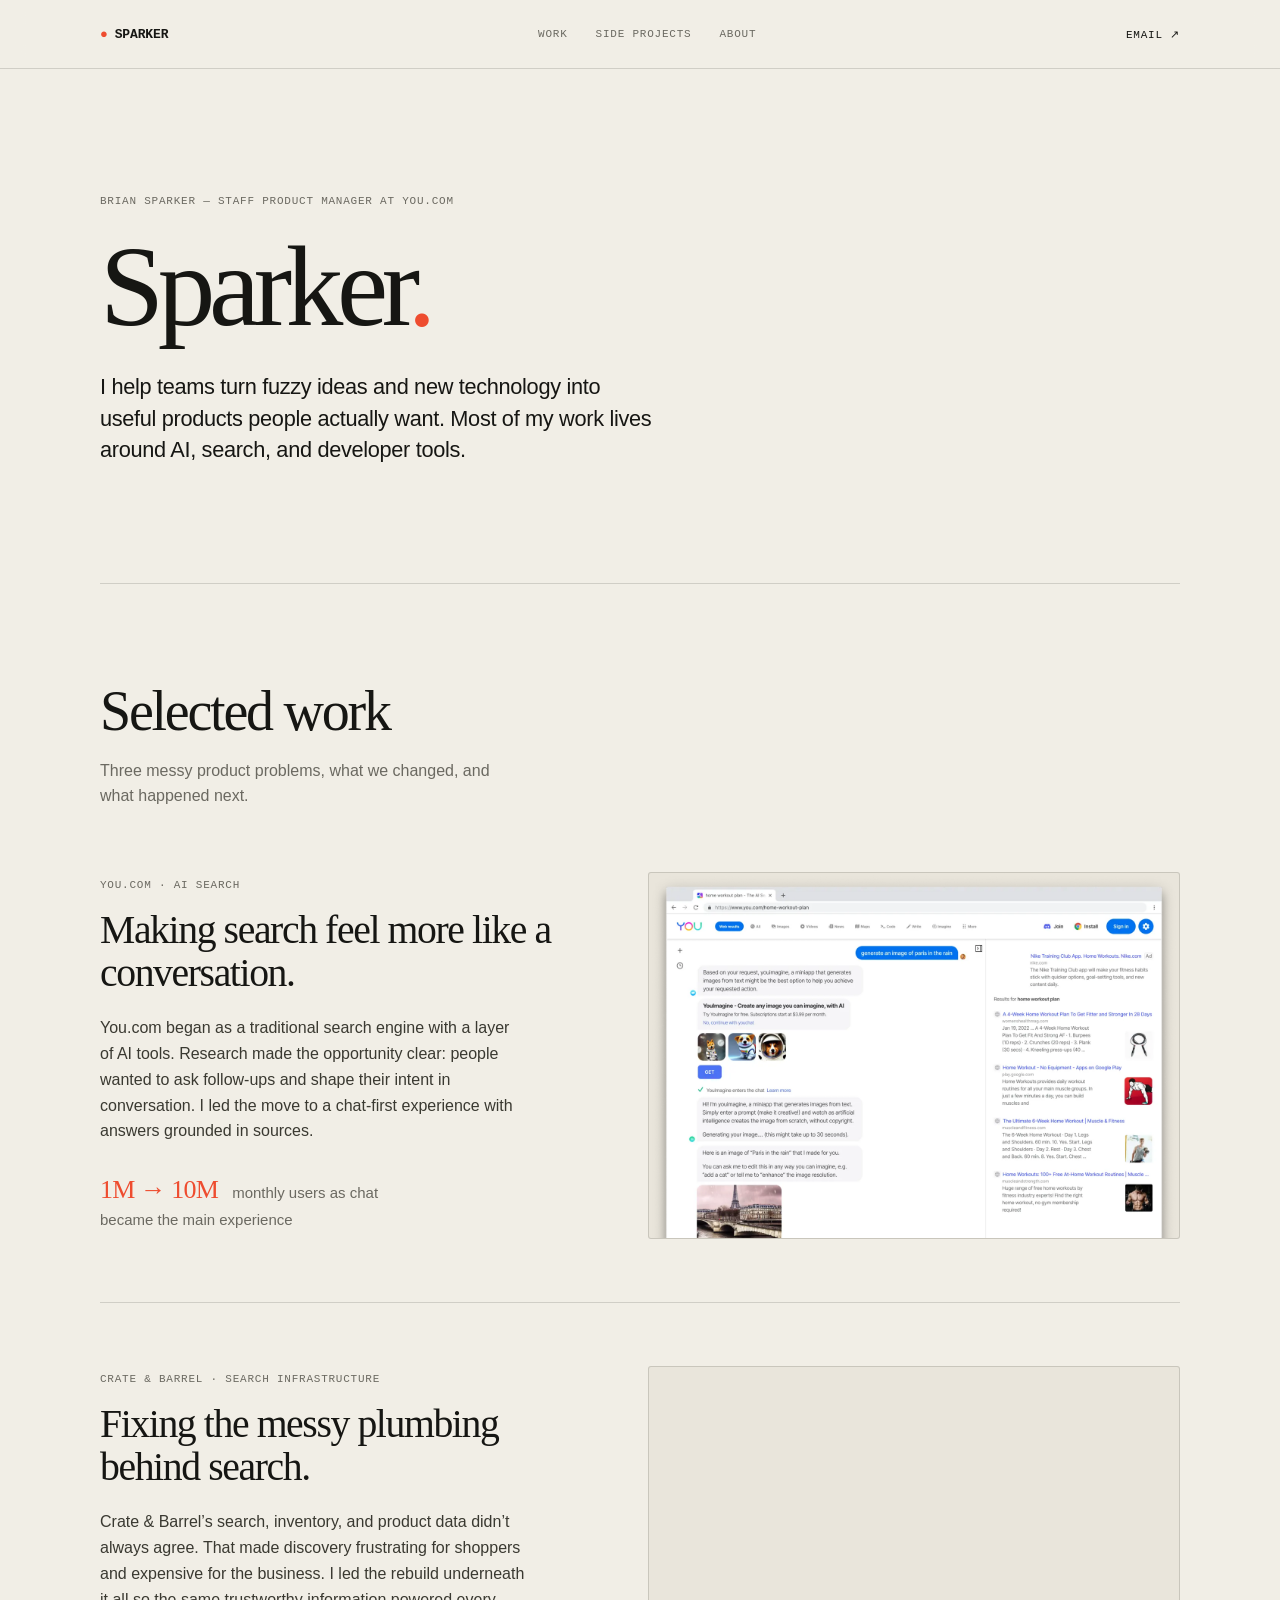
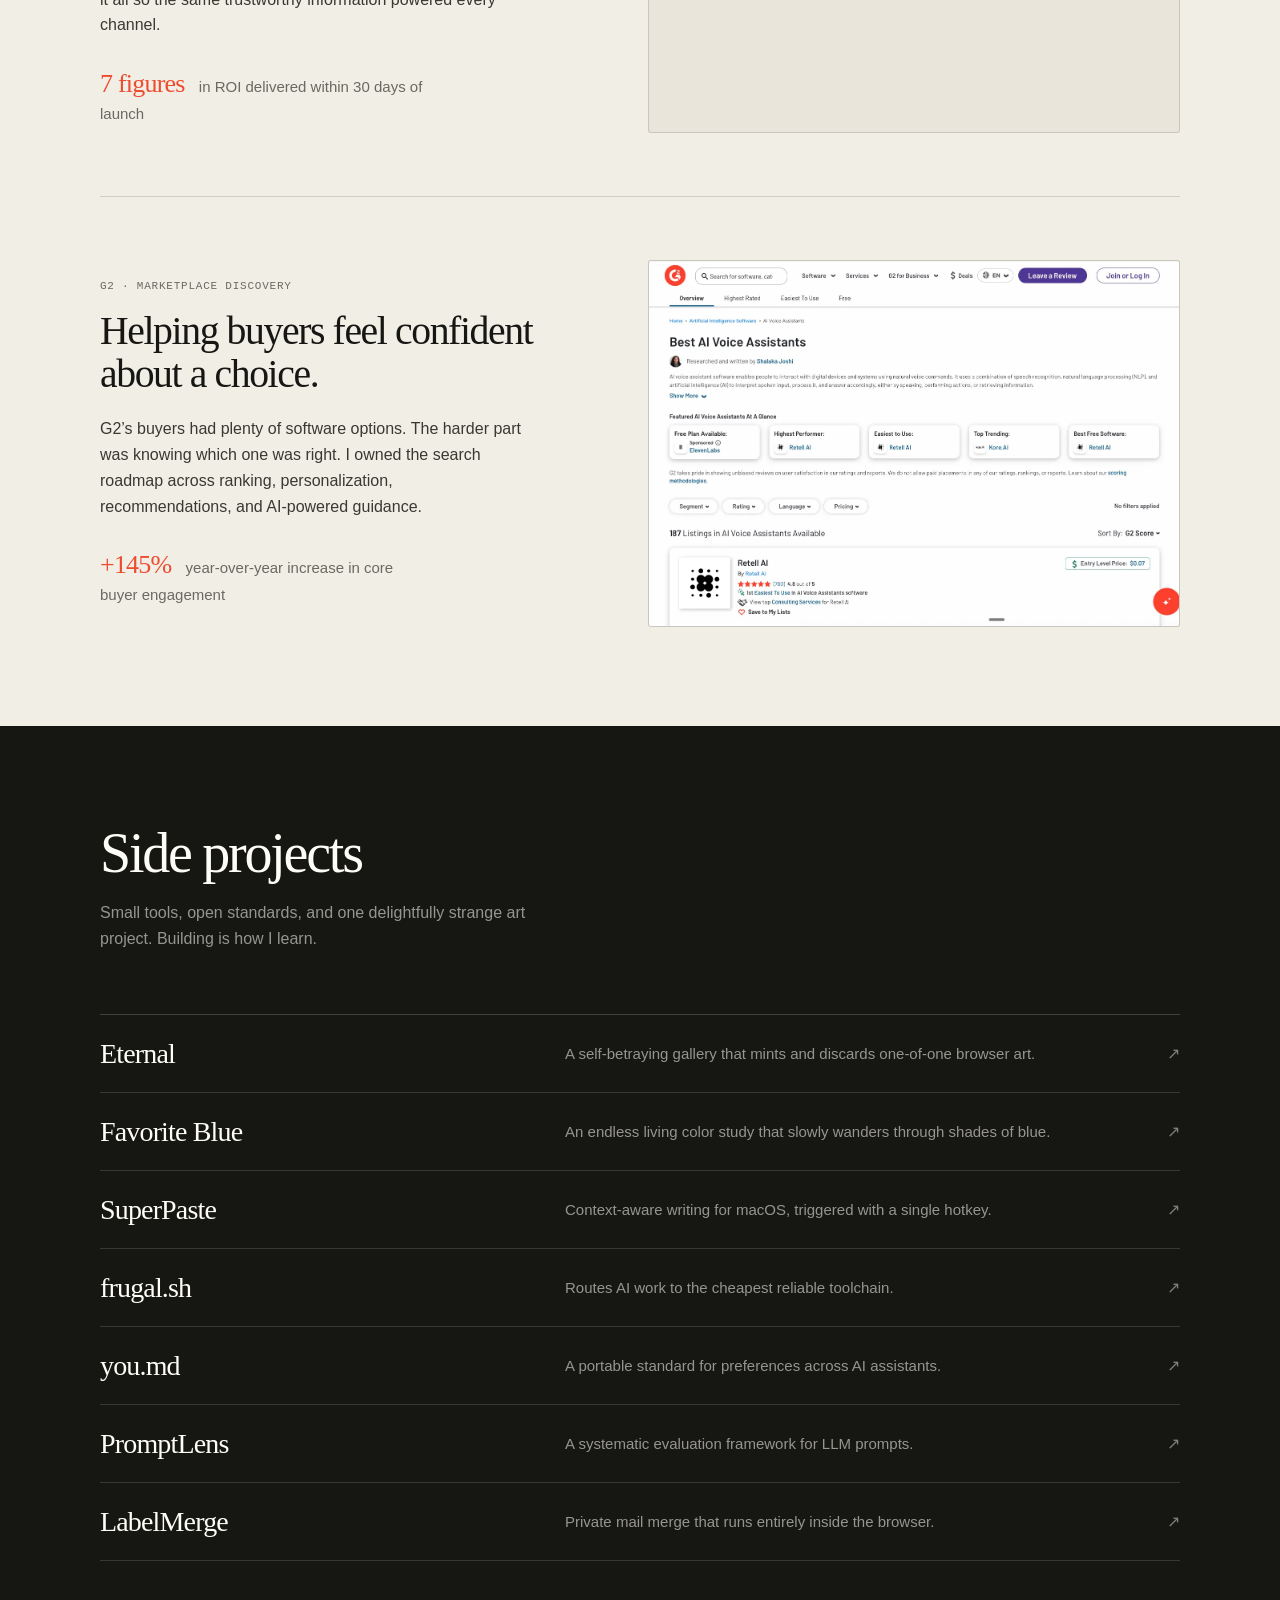
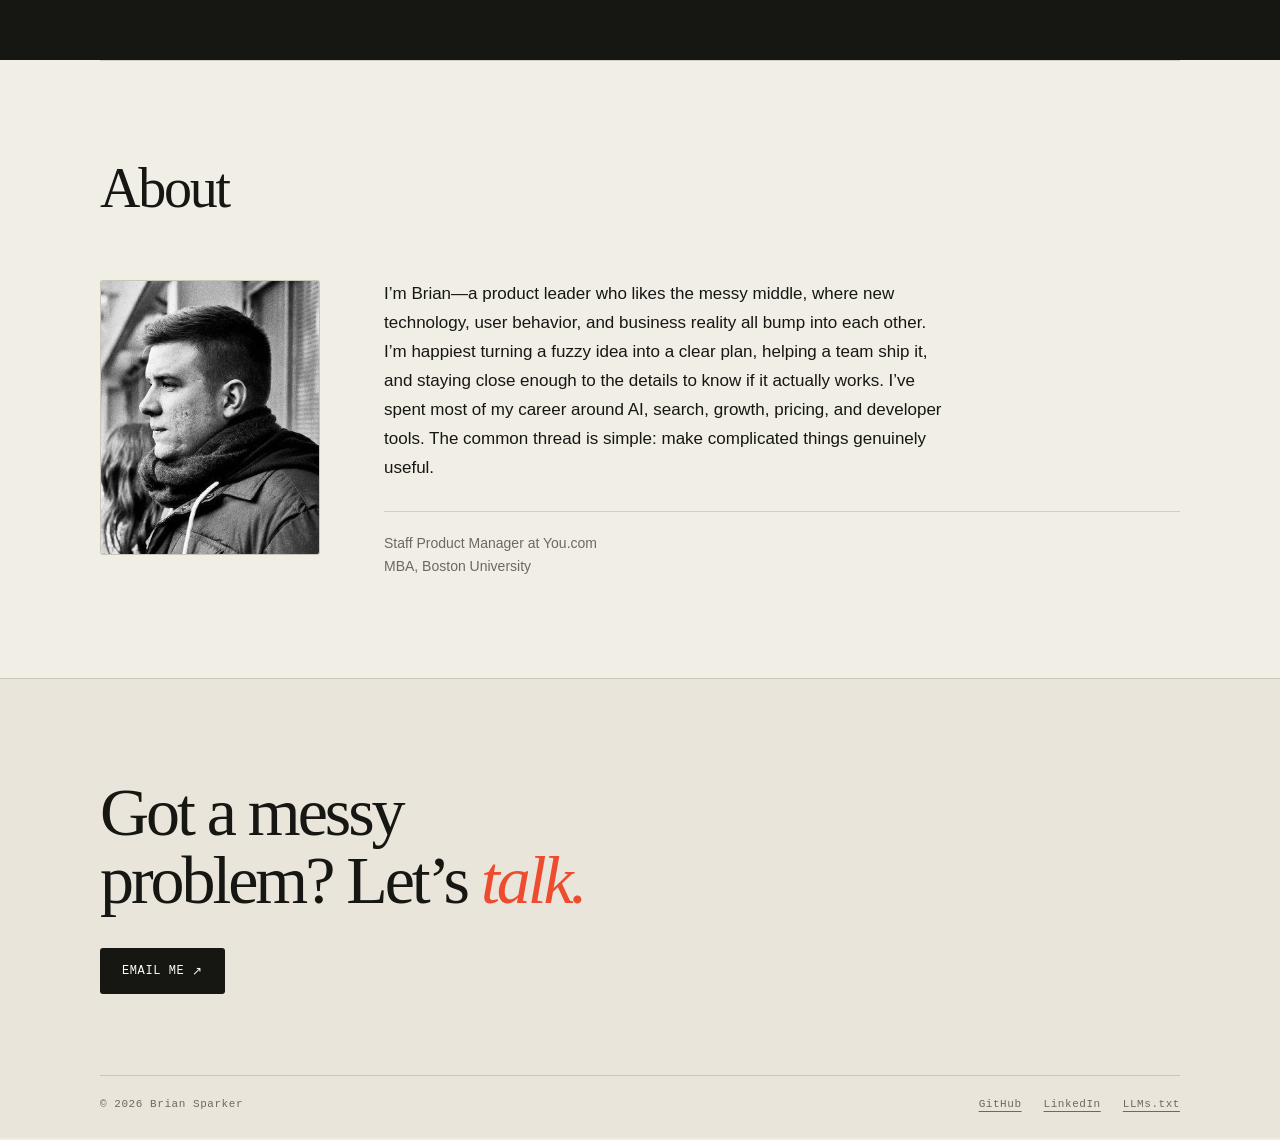
==== commit 674f03d1: "Simplify design: remove effects, proof, and principles Major design and code simplification:  - Remo" ====
--- a/index.html
+++ b/index.html
@@ -60,7 +60,8 @@
         "@id": "https://sparker.co/#profile",
         "url": "https://sparker.co/",
         "name": "Brian Sparker — Product Leader and Builder",
-        "dateModified": "2026-07-22",
+        "datePublished": "2026-05-27T00:00:00-04:00",
+        "dateModified": "2026-07-27T00:00:00-04:00",
         "isPartOf": { "@id": "https://sparker.co/#website" },
         "mainEntity": { "@id": "https://sparker.co/#person" }
       },
@@ -96,18 +97,17 @@
   <style>
     :root {
       --paper: #f1eee6;
-      --paper-deep: #e7e1d5;
+      --paper-deep: #e9e5db;
       --ink: #161613;
-      --muted: #68665f;
+      --muted: #6b6961;
       --signal: #ee4c2f;
-      --signal-dark: #d63d22;
-      --line: rgba(22, 22, 19, 0.23);
+      --line: rgba(22, 22, 19, 0.15);
       --white: #fffdf7;
       --serif: "Iowan Old Style", "Palatino Linotype", "Book Antiqua", Palatino, Georgia, serif;
       --sans: "Helvetica Neue", Helvetica, Arial, sans-serif;
       --mono: ui-monospace, SFMono-Regular, Menlo, Monaco, Consolas, monospace;
       --ease-out: cubic-bezier(0.23, 1, 0.32, 1);
-      --page: min(1320px, calc(100vw - 64px));
+      --page: min(1080px, calc(100vw - 64px));
     }
 
     * { box-sizing: border-box; }
@@ -119,14 +119,10 @@
 
     body {
       margin: 0;
-      background:
-        linear-gradient(rgba(22, 22, 19, 0.025) 1px, transparent 1px),
-        var(--paper);
-      background-size: 100% 8px;
+      background: var(--paper);
       color: var(--ink);
       font-family: var(--sans);
       -webkit-font-smoothing: antialiased;
-      overflow-x: hidden;
     }
 
     ::selection {
@@ -136,101 +132,47 @@
 
     a { color: inherit; }
 
-    button, a {
-      -webkit-tap-highlight-color: transparent;
-    }
-
     button:focus-visible,
-    a:focus-visible,
-    summary:focus-visible {
-      outline: 3px solid var(--signal);
+    a:focus-visible {
+      outline: 2px solid var(--signal);
       outline-offset: 4px;
-    }
-
-    .scroll-progress {
-      position: fixed;
-      inset: 0 auto auto 0;
-      z-index: 100;
-      width: 100%;
-      height: 3px;
-      transform: scaleX(0);
-      transform-origin: left;
-      background: var(--signal);
-    }
-
-    /* A small physical "signal" that follows precise pointers. The native
-       cursor remains intact, so the flourish never replaces basic feedback. */
-    .cursor-signal,
-    .cursor-spark {
-      display: none;
-      position: fixed;
-      inset: 0 auto auto 0;
-      z-index: 200;
-      pointer-events: none;
-      will-change: transform, opacity;
-    }
-
-    .cursor-signal {
-      width: 72px;
-      height: 72px;
-      place-items: center;
-      border: 1px solid rgba(22, 22, 19, 0.72);
-      border-radius: 50%;
-      background: var(--signal);
-      box-shadow: 0 8px 30px rgba(22, 22, 19, 0.13);
-      opacity: 0;
-      transform: translate3d(-100px, -100px, 0) translate(-50%, -50%) scale(0.22);
-    }
-
-    .cursor-signal span {
-      color: var(--white);
-      font-family: var(--mono);
-      font-size: 9px;
-      font-weight: 700;
-      letter-spacing: 0.08em;
-      line-height: 1;
-      opacity: 0;
-      text-transform: uppercase;
-      transition: opacity 100ms ease-out;
-    }
-
-    .cursor-signal[data-active="true"] span { opacity: 1; }
-
-    .cursor-spark {
-      width: 5px;
-      height: 2px;
-      background: var(--signal);
-      opacity: 0;
     }
 
     .shell {
       width: var(--page);
       margin-inline: auto;
+    }
+
+    /* Small uppercase mono label. Used sparingly: nav, hero role, case source. */
+    .label {
+      font-family: var(--mono);
+      font-size: 11px;
+      letter-spacing: 0.07em;
+      text-transform: uppercase;
     }
 
     .nav {
       position: sticky;
       top: 0;
       z-index: 50;
-      background: color-mix(in srgb, var(--paper) 90%, transparent);
-      backdrop-filter: blur(14px);
+      background: color-mix(in srgb, var(--paper) 88%, transparent);
+      backdrop-filter: blur(12px);
       border-bottom: 1px solid var(--line);
     }
 
     .nav-inner {
-      min-height: 72px;
-      display: grid;
-      grid-template-columns: 1fr auto 1fr;
+      min-height: 68px;
+      display: flex;
       align-items: center;
+      justify-content: space-between;
       gap: 24px;
     }
 
     .wordmark {
-      width: max-content;
       font-family: var(--mono);
       font-size: 13px;
       font-weight: 700;
-      letter-spacing: -0.02em;
+      letter-spacing: -0.01em;
       text-decoration: none;
       text-transform: uppercase;
     }
@@ -244,299 +186,148 @@
       display: flex;
       align-items: center;
       gap: 28px;
-      font-family: var(--mono);
-      font-size: 11px;
-      letter-spacing: 0.06em;
-      text-transform: uppercase;
     }
 
     .nav-links a {
-      position: relative;
-      padding: 8px 0;
       color: var(--muted);
       text-decoration: none;
       transition: color 160ms ease;
     }
 
-    .nav-links a::after {
-      content: "";
-      position: absolute;
-      inset: auto 0 3px;
-      height: 1px;
-      transform: scaleX(0);
-      transform-origin: right;
-      background: currentColor;
-      transition: transform 180ms var(--ease-out);
-    }
-
     .nav-links a:hover { color: var(--ink); }
-    .nav-links a:hover::after { transform: scaleX(1); transform-origin: left; }
 
     .nav-contact {
-      justify-self: end;
-      display: inline-flex;
-      align-items: center;
-      gap: 8px;
-      min-height: 38px;
-      padding: 0 14px;
-      border: 1px solid var(--ink);
-      font-family: var(--mono);
-      font-size: 11px;
-      font-weight: 700;
-      letter-spacing: 0.04em;
+      color: var(--ink);
       text-decoration: none;
-      text-transform: uppercase;
-      transition: color 180ms ease, background-color 180ms ease, transform 140ms var(--ease-out);
-    }
-
-    .nav-contact:hover { background: var(--ink); color: var(--white); }
-    .nav-contact:active { transform: scale(0.97); }
+      text-underline-offset: 5px;
+      transition: color 160ms ease;
+    }
+
+    .nav-contact:hover {
+      color: var(--signal);
+      text-decoration: underline;
+    }
 
     .hero {
-      min-height: calc(100svh - 72px);
-      display: grid;
-      align-content: space-between;
-      padding: clamp(58px, 9vh, 112px) 0 28px;
-    }
-
-    .hero-top {
-      display: grid;
-      grid-template-columns: repeat(12, 1fr);
-      gap: 24px;
+      padding: clamp(76px, 14vh, 150px) 0 clamp(80px, 13vh, 140px);
     }
 
     .hero-kicker {
-      grid-column: 1 / 4;
-      padding-top: 12px;
-      font-family: var(--mono);
-      font-size: 11px;
-      line-height: 1.6;
-      letter-spacing: 0.08em;
-      text-transform: uppercase;
-    }
-
-    .hero-kicker .line {
-      display: block;
-      width: 40px;
-      height: 2px;
-      margin-bottom: 14px;
-      background: var(--signal);
+      margin: 0 0 26px;
+      color: var(--muted);
     }
 
     .hero-heading {
-      grid-column: 4 / 13;
-      max-width: 980px;
+      max-width: 14ch;
       margin: 0;
       font-family: var(--serif);
-      font-size: clamp(64px, 8.1vw, 126px);
+      font-size: clamp(64px, 9vw, 116px);
       font-weight: 400;
-      letter-spacing: -0.065em;
-      line-height: 0.84;
-    }
-
-    .hero-heading em {
-      color: var(--signal);
-      font-weight: 400;
+      letter-spacing: -0.055em;
+      line-height: 0.92;
     }
 
     .hero-heading .brand-dot { color: var(--signal); }
 
-    .hero-support {
-      display: grid;
-      grid-template-columns: repeat(12, 1fr);
-      gap: 24px;
-      align-items: end;
-      margin-top: clamp(56px, 10vh, 110px);
-    }
-
     .hero-deck {
-      grid-column: 4 / 9;
-      max-width: 620px;
-      margin: 0;
-      font-size: clamp(20px, 2vw, 29px);
-      letter-spacing: -0.03em;
-      line-height: 1.28;
-    }
-
-    .hero-now {
-      grid-column: 10 / 13;
-      padding-left: 18px;
-      border-left: 1px solid var(--line);
-      font-family: var(--mono);
-      font-size: 11px;
-      line-height: 1.65;
-      letter-spacing: 0.03em;
-      text-transform: uppercase;
-    }
-
-    .hero-now span { color: var(--muted); }
-
-    .proof {
-      display: grid;
-      grid-template-columns: repeat(3, 1fr);
-      margin-top: clamp(64px, 10vh, 120px);
-      border-top: 1px solid var(--ink);
-      border-bottom: 1px solid var(--ink);
-    }
-
-    .proof-item {
-      display: grid;
-      grid-template-columns: auto 1fr;
-      gap: 16px;
-      align-items: baseline;
-      padding: 22px 22px 20px 0;
-    }
-
-    .proof-item + .proof-item {
-      padding-left: 22px;
-      border-left: 1px solid var(--line);
-    }
-
-    .proof-value {
-      font-family: var(--serif);
-      font-size: clamp(38px, 4.3vw, 68px);
-      letter-spacing: -0.055em;
-      line-height: 1;
-    }
-
-    .proof-label {
-      max-width: 148px;
-      font-family: var(--mono);
-      font-size: 10px;
+      max-width: 46ch;
+      margin: 32px 0 0;
+      font-size: clamp(19px, 1.7vw, 24px);
+      letter-spacing: -0.015em;
       line-height: 1.45;
-      letter-spacing: 0.06em;
-      text-transform: uppercase;
     }
 
     .section {
-      padding: 112px 0;
-      border-top: 1px solid var(--ink);
+      padding: clamp(76px, 11vh, 112px) 0;
+      border-top: 1px solid var(--line);
     }
 
     .section-head {
-      display: grid;
-      grid-template-columns: repeat(12, 1fr);
-      gap: 24px;
-      margin-bottom: 72px;
-    }
-
-    .section-number {
-      grid-column: 1 / 3;
-      font-family: var(--mono);
-      font-size: 11px;
-      letter-spacing: 0.08em;
-      text-transform: uppercase;
+      max-width: 56ch;
+      margin-bottom: clamp(48px, 7vh, 72px);
     }
 
     .section-title {
-      grid-column: 3 / 9;
       margin: 0;
       font-family: var(--serif);
-      font-size: clamp(50px, 6vw, 88px);
+      font-size: clamp(36px, 4.4vw, 56px);
       font-weight: 400;
-      letter-spacing: -0.055em;
-      line-height: 0.95;
+      letter-spacing: -0.04em;
+      line-height: 1.02;
     }
 
     .section-note {
-      grid-column: 10 / 13;
-      align-self: end;
-      margin: 0;
+      max-width: 48ch;
+      margin: 18px 0 0;
       color: var(--muted);
-      font-size: 14px;
-      line-height: 1.55;
+      font-size: 16px;
+      line-height: 1.6;
     }
 
     .case {
       display: grid;
-      grid-template-columns: repeat(12, 1fr);
-      gap: 24px;
-      padding: 56px 0 72px;
+      grid-template-columns: 1fr 1.1fr;
+      gap: clamp(36px, 5vw, 64px);
+      align-items: center;
+      padding: clamp(48px, 7vh, 72px) 0;
       border-top: 1px solid var(--line);
     }
 
-    .case-index {
-      grid-column: 1 / 2;
-      color: var(--signal);
-      font-family: var(--mono);
-      font-size: 11px;
-    }
-
-    .case-copy {
-      grid-column: 2 / 6;
-      display: flex;
-      flex-direction: column;
-      align-items: flex-start;
-    }
+    .case:first-of-type { border-top: 0; padding-top: 0; }
+    .case:last-of-type { padding-bottom: 0; }
 
     .case-eyebrow {
-      margin-bottom: 20px;
-      font-family: var(--mono);
-      font-size: 10px;
-      letter-spacing: 0.08em;
-      text-transform: uppercase;
+      margin: 0 0 18px;
+      color: var(--muted);
     }
 
     .case h3 {
       margin: 0;
       font-family: var(--serif);
-      font-size: clamp(40px, 4.6vw, 66px);
+      font-size: clamp(29px, 3.1vw, 40px);
       font-weight: 400;
-      letter-spacing: -0.05em;
-      line-height: 0.98;
+      letter-spacing: -0.035em;
+      line-height: 1.08;
     }
 
     .case-summary {
-      margin: 28px 0 0;
-      color: #373630;
-      font-size: 17px;
-      line-height: 1.58;
+      max-width: 48ch;
+      margin: 20px 0 0;
+      color: #3a3931;
+      font-size: 16px;
+      line-height: 1.62;
     }
 
     .case-result {
-      margin-top: auto;
-      padding-top: 46px;
+      max-width: 40ch;
+      margin: 26px 0 0;
+      color: var(--muted);
+      font-size: 15px;
+      line-height: 1.5;
     }
 
     .case-result strong {
-      display: block;
       color: var(--signal);
       font-family: var(--serif);
-      font-size: clamp(44px, 4vw, 62px);
+      font-size: 26px;
       font-weight: 400;
-      letter-spacing: -0.05em;
-      line-height: 1;
-    }
-
-    .case-result span {
-      display: block;
-      max-width: 270px;
-      margin-top: 9px;
-      font-family: var(--mono);
-      font-size: 10px;
-      line-height: 1.5;
-      letter-spacing: 0.05em;
-      text-transform: uppercase;
-    }
-
-    .case-visual {
-      grid-column: 7 / 13;
-      align-self: start;
+      letter-spacing: -0.03em;
+      margin-right: 10px;
     }
 
     .image-frame {
-      position: relative;
       overflow: hidden;
       aspect-ratio: 1.45;
-      border: 1px solid var(--ink);
-      background: #d8d5cd;
-      box-shadow: 12px 12px 0 var(--ink);
-      transition: transform 260ms var(--ease-out), box-shadow 260ms var(--ease-out);
-    }
-
-    .image-frame:hover {
-      transform: translate(-4px, -4px);
-      box-shadow: 18px 18px 0 var(--signal);
+      border: 1px solid var(--line);
+      border-radius: 3px;
+      background: var(--paper-deep);
+    }
+
+    .image-frame picture,
+    .portrait picture {
+      width: 100%;
+      height: 100%;
+      display: block;
     }
 
     .image-frame img {
@@ -545,211 +336,66 @@
       display: block;
       object-fit: cover;
       object-position: top center;
-      filter: saturate(0.78) contrast(1.03);
-      transition: filter 220ms ease, transform 500ms var(--ease-out);
-    }
-
-    .image-frame picture,
-    .portrait picture {
-      width: 100%;
-      height: 100%;
-      display: block;
-    }
-
-    .image-frame:hover img {
-      filter: saturate(1) contrast(1);
-      transform: scale(1.012);
-    }
-
-    .image-label {
-      position: absolute;
-      inset: auto 12px 12px auto;
-      padding: 7px 9px;
+    }
+
+    .projects {
       background: var(--ink);
       color: var(--white);
-      font-family: var(--mono);
-      font-size: 9px;
-      letter-spacing: 0.06em;
-      text-transform: uppercase;
-    }
-
-    details.case-notes {
-      width: 100%;
-      margin-top: 30px;
-      border-top: 1px solid var(--line);
-      border-bottom: 1px solid var(--line);
-    }
-
-    details.case-notes summary {
-      position: relative;
-      padding: 16px 30px 16px 0;
-      cursor: pointer;
-      list-style: none;
-      font-family: var(--mono);
-      font-size: 10px;
-      font-weight: 700;
-      letter-spacing: 0.06em;
-      text-transform: uppercase;
-    }
-
-    details.case-notes summary::-webkit-details-marker { display: none; }
-
-    details.case-notes summary::after {
-      content: "+";
-      position: absolute;
-      right: 2px;
-      font-size: 16px;
-      line-height: 10px;
-      transition: transform 180ms var(--ease-out);
-    }
-
-    details.case-notes[open] summary::after { transform: rotate(45deg); }
-
-    .notes-grid {
-      display: grid;
-      gap: 18px;
-      padding: 4px 0 22px;
-    }
-
-    .note-row {
-      display: grid;
-      grid-template-columns: 70px 1fr;
-      gap: 16px;
-      font-size: 13px;
-      line-height: 1.5;
-    }
-
-    .note-row b {
-      font-family: var(--mono);
-      font-size: 9px;
-      letter-spacing: 0.06em;
-      text-transform: uppercase;
-    }
-
-    .experiments-wrap {
-      background: var(--ink);
-      color: var(--white);
-    }
-
-    .experiments-wrap .section { border-color: rgba(255, 255, 255, 0.8); }
-    .experiments-wrap .section-note { color: rgba(255, 253, 247, 0.55); }
-
-    .project-list {
-      border-top: 1px solid rgba(255, 255, 255, 0.3);
-    }
+    }
+
+    .projects .section { border-top: 0; }
+    .projects .section-note { color: rgba(255, 253, 247, 0.55); }
+
+    .project-list { border-top: 1px solid rgba(255, 253, 247, 0.18); }
 
     .project-row {
       display: grid;
-      grid-template-columns: 52px 2fr 2fr 1fr 32px;
-      gap: 24px;
+      grid-template-columns: minmax(0, 1fr) minmax(0, 1.3fr) 20px;
+      gap: 32px;
       align-items: center;
-      min-height: 94px;
-      border-bottom: 1px solid rgba(255, 255, 255, 0.22);
+      min-height: 78px;
+      padding: 18px 0;
+      border-bottom: 1px solid rgba(255, 253, 247, 0.14);
       text-decoration: none;
-      transition: color 180ms ease, background-color 180ms ease, padding 180ms var(--ease-out);
-    }
-
-    .project-row:hover {
-      margin-inline: -18px;
-      padding-inline: 18px;
-      background: var(--signal);
-      color: var(--white);
-    }
-
-    .project-no,
-    .project-type {
-      font-family: var(--mono);
-      font-size: 9px;
-      letter-spacing: 0.07em;
-      text-transform: uppercase;
     }
 
     .project-name {
       font-family: var(--serif);
-      font-size: clamp(25px, 2.7vw, 38px);
-      letter-spacing: -0.035em;
+      font-size: clamp(22px, 2.2vw, 28px);
+      letter-spacing: -0.03em;
+      transition: color 160ms ease;
     }
 
     .project-desc {
-      color: rgba(255, 253, 247, 0.6);
-      font-size: 14px;
-      line-height: 1.45;
-      transition: color 180ms ease;
-    }
-
-    .project-row:hover .project-desc { color: rgba(255, 255, 255, 0.92); }
+      color: rgba(255, 253, 247, 0.55);
+      font-size: 15px;
+      line-height: 1.5;
+      transition: color 160ms ease;
+    }
 
     .project-arrow {
-      font-size: 20px;
-      transition: transform 180ms var(--ease-out);
-    }
-
-    .project-row:hover .project-arrow { transform: translate(4px, -4px); }
-
-    .principles {
-      background: var(--signal);
-      color: var(--ink);
-    }
-
-    .principles .section {
-      padding-bottom: 0;
-      border-color: var(--ink);
-    }
-
-    .principle-grid {
-      display: grid;
-      grid-template-columns: repeat(3, 1fr);
-      border-top: 1px solid var(--ink);
-    }
-
-    .principle {
-      min-height: 430px;
-      display: flex;
-      flex-direction: column;
-      justify-content: space-between;
-      padding: 30px 28px 34px 0;
-    }
-
-    .principle + .principle {
-      padding-left: 28px;
-      border-left: 1px solid rgba(22, 22, 19, 0.5);
-    }
-
-    .principle-no {
-      font-family: var(--mono);
-      font-size: 10px;
-      letter-spacing: 0.06em;
-    }
-
-    .principle h3 {
-      max-width: 360px;
-      margin: 0 0 28px;
-      font-family: var(--serif);
-      font-size: clamp(39px, 4.4vw, 64px);
-      font-weight: 400;
-      letter-spacing: -0.055em;
-      line-height: 0.95;
-    }
-
-    .principle p {
-      max-width: 340px;
-      margin: 0;
-      font-size: 15px;
-      line-height: 1.55;
-    }
+      justify-self: end;
+      color: rgba(255, 253, 247, 0.45);
+      font-size: 16px;
+      transition: color 160ms ease, transform 180ms var(--ease-out);
+    }
+
+    .project-row:hover .project-name { color: var(--signal); }
+    .project-row:hover .project-desc { color: rgba(255, 253, 247, 0.8); }
+    .project-row:hover .project-arrow { color: var(--signal); transform: translate(3px, -3px); }
 
     .about-grid {
       display: grid;
-      grid-template-columns: repeat(12, 1fr);
-      gap: 24px;
+      grid-template-columns: 220px 1fr;
+      gap: clamp(36px, 5vw, 64px);
+      align-items: start;
     }
 
     .portrait {
-      grid-column: 1 / 4;
-      align-self: start;
       aspect-ratio: 4 / 5;
       overflow: hidden;
-      border: 1px solid var(--ink);
+      border: 1px solid var(--line);
+      border-radius: 3px;
       background: var(--paper-deep);
     }
 
@@ -758,100 +404,76 @@
       height: 100%;
       display: block;
       object-fit: cover;
-      filter: grayscale(1) contrast(1.04);
     }
 
     .about-copy {
-      grid-column: 5 / 10;
+      max-width: 60ch;
+      margin: 0;
+      font-size: 17px;
+      line-height: 1.7;
+    }
+
+    .about-meta {
+      margin: 28px 0 0;
+      padding-top: 20px;
+      border-top: 1px solid var(--line);
+      color: var(--muted);
+      font-size: 14px;
+      line-height: 1.7;
+    }
+
+    .footer {
+      padding: clamp(72px, 11vh, 104px) 0 28px;
+      background: var(--paper-deep);
+      border-top: 1px solid var(--line);
+    }
+
+    .footer-cta h2 {
+      max-width: 16ch;
       margin: 0;
       font-family: var(--serif);
-      font-size: clamp(28px, 3vw, 44px);
-      letter-spacing: -0.035em;
-      line-height: 1.14;
-    }
-
-    .about-meta {
-      grid-column: 11 / 13;
-      align-self: end;
-    }
-
-    .meta-block {
-      padding: 14px 0;
-      border-top: 1px solid var(--line);
-      font-family: var(--mono);
-      font-size: 9px;
-      line-height: 1.55;
-      letter-spacing: 0.055em;
-      text-transform: uppercase;
-    }
-
-    .meta-block b {
-      display: block;
-      margin-bottom: 5px;
-      color: var(--muted);
+      font-size: clamp(40px, 5.6vw, 68px);
       font-weight: 400;
-    }
-
-    .footer {
-      padding: 70px 0 28px;
-      background: var(--paper-deep);
-      border-top: 1px solid var(--ink);
-    }
-
-    .footer-heading {
-      display: flex;
-      align-items: baseline;
-      justify-content: space-between;
-      gap: 30px;
-      padding-bottom: 56px;
-    }
-
-    .footer-heading h2 {
-      max-width: 950px;
-      margin: 0;
-      font-family: var(--serif);
-      font-size: clamp(62px, 8.3vw, 126px);
-      font-weight: 400;
-      letter-spacing: -0.065em;
-      line-height: 0.87;
-    }
-
-    .footer-heading h2 em {
+      letter-spacing: -0.045em;
+      line-height: 1;
+    }
+
+    .footer-cta h2 em {
       color: var(--signal);
-      font-weight: 400;
+      font-style: italic;
     }
 
     .footer-email {
-      flex: 0 0 auto;
-      display: grid;
-      place-items: center;
-      width: 112px;
-      height: 112px;
-      border-radius: 50%;
+      display: inline-flex;
+      align-items: center;
+      gap: 8px;
+      min-height: 46px;
+      margin-top: 34px;
+      padding: 0 22px;
+      border-radius: 3px;
       background: var(--ink);
       color: var(--white);
       font-family: var(--mono);
-      font-size: 10px;
-      font-weight: 700;
+      font-size: 12px;
       letter-spacing: 0.05em;
       text-decoration: none;
       text-transform: uppercase;
-      transition: background-color 180ms ease, transform 180ms var(--ease-out);
-    }
-
-    .footer-email:hover { background: var(--signal); transform: rotate(-7deg) scale(1.04); }
-    .footer-email:active { transform: scale(0.96); }
+      transition: background-color 180ms ease;
+    }
+
+    .footer-email:hover { background: var(--signal); }
 
     .footer-bottom {
       display: flex;
       justify-content: space-between;
-      gap: 28px;
-      padding-top: 20px;
-      border-top: 1px solid var(--ink);
+      gap: 24px;
+      margin-top: clamp(64px, 9vh, 96px);
+      padding-top: 22px;
+      border-top: 1px solid var(--line);
+      color: var(--muted);
       font-family: var(--mono);
-      font-size: 9px;
-      letter-spacing: 0.055em;
-      text-transform: uppercase;
+      font-size: 11px;
+      letter-spacing: 0.05em;
     }
 
     .footer-links { display: flex; gap: 22px; }
@@ -859,95 +481,41 @@
 
     .js .reveal {
       opacity: 0;
-      transform: translateY(22px);
-      transition: opacity 520ms var(--ease-out), transform 520ms var(--ease-out);
+      transform: translateY(14px);
+      transition: opacity 500ms var(--ease-out), transform 500ms var(--ease-out);
     }
 
     .js .reveal.is-visible {
       opacity: 1;
-      transform: translateY(0);
-    }
-
-    @media (hover: none) {
-      .image-frame:hover,
-      .image-frame:hover img,
-      .project-row:hover,
-      .project-row:hover .project-arrow,
-      .footer-email:hover { transform: none; }
-
-      .image-frame:hover { box-shadow: 12px 12px 0 var(--ink); }
-      .project-row:hover { margin-inline: 0; padding-inline: 0; background: transparent; }
-    }
-
-    @media (hover: hover) and (pointer: fine) {
-      .cursor-signal { display: grid; }
-      .cursor-spark { display: block; }
-    }
-
-    @media (max-width: 920px) {
-      :root { --page: min(100% - 40px, 760px); }
-      .nav-inner { grid-template-columns: 1fr auto; }
+      transform: none;
+    }
+
+    @media (max-width: 900px) {
+      :root { --page: min(100% - 40px, 720px); }
       .nav-links { display: none; }
-      .hero { min-height: auto; padding-top: 72px; }
-      .hero-kicker { grid-column: 1 / 13; margin-bottom: 34px; }
-      .hero-heading { grid-column: 1 / 13; }
-      .hero-deck { grid-column: 1 / 9; }
-      .hero-now { grid-column: 10 / 13; }
-      .proof { grid-template-columns: 1fr; margin-top: 72px; }
-      .proof-item { grid-template-columns: 130px 1fr; padding: 18px 0; }
-      .proof-item + .proof-item { padding-left: 0; border-left: 0; border-top: 1px solid var(--line); }
-      .section { padding: 84px 0; }
-      .section-number { grid-column: 1 / 3; }
-      .section-title { grid-column: 3 / 10; }
-      .section-note { grid-column: 10 / 13; }
-      .case-index { grid-column: 1 / 2; }
-      .case-copy { grid-column: 2 / 7; }
-      .case-visual { grid-column: 8 / 13; }
-      .image-frame { box-shadow: 8px 8px 0 var(--ink); }
-      .project-row { grid-template-columns: 38px 1.5fr 2fr 26px; }
-      .project-type { display: none; }
-      .principle-grid { grid-template-columns: 1fr; }
-      .principle { min-height: 280px; padding: 28px 0; }
-      .principle + .principle { padding-left: 0; border-left: 0; border-top: 1px solid rgba(22,22,19,.5); }
-      .portrait { grid-column: 1 / 4; }
-      .about-copy { grid-column: 5 / 13; }
-      .about-meta { grid-column: 5 / 13; display: grid; grid-template-columns: repeat(3, 1fr); gap: 20px; margin-top: 28px; }
+      .case { grid-template-columns: 1fr; gap: 32px; }
+      .case-visual { order: -1; }
+      .project-row {
+        grid-template-columns: minmax(0, 1fr) 20px;
+        grid-template-areas: "name arrow" "desc arrow";
+        gap: 7px 20px;
+        align-items: start;
+        padding: 22px 0;
+      }
+      .project-name { grid-area: name; }
+      .project-desc { grid-area: desc; font-size: 14px; }
+      .project-arrow { grid-area: arrow; align-self: center; }
+      .about-grid { grid-template-columns: 180px 1fr; }
     }
 
     @media (max-width: 640px) {
-      :root { --page: calc(100% - 30px); }
-      .nav-inner { min-height: 62px; }
-      .nav-contact { min-height: 34px; padding-inline: 11px; }
-      .hero { padding: 52px 0 20px; }
-      .hero-heading { font-size: clamp(53px, 17vw, 82px); line-height: 0.88; }
-      .hero-support { margin-top: 42px; }
-      .hero-deck { grid-column: 1 / 13; font-size: 20px; }
-      .hero-now { grid-column: 1 / 13; margin-top: 28px; padding: 14px 0 0; border-top: 1px solid var(--line); border-left: 0; }
-      .proof { margin-top: 52px; }
-      .proof-value { font-size: 44px; }
-      .section { padding: 70px 0; }
-      .section-head { margin-bottom: 46px; }
-      .section-number { grid-column: 1 / 13; margin-bottom: 18px; }
-      .section-title { grid-column: 1 / 13; }
-      .section-note { grid-column: 1 / 13; margin-top: 20px; }
-      .case { padding: 38px 0 58px; }
-      .case-index { grid-column: 1 / 13; }
-      .case-copy { grid-column: 1 / 13; }
-      .case h3 { font-size: 46px; }
-      .case-result { padding-top: 34px; }
-      .case-visual { grid-column: 1 / 13; margin-top: 36px; }
-      .project-row { grid-template-columns: 28px 1fr 24px; gap: 12px; min-height: 80px; }
-      .project-desc, .project-type { display: none; }
-      .project-name { font-size: 26px; }
-      .principle { min-height: 310px; }
-      .principle h3 { font-size: 48px; }
-      .portrait { grid-column: 1 / 6; }
-      .about-copy { grid-column: 1 / 13; margin-top: 28px; font-size: 30px; }
-      .about-meta { grid-column: 1 / 13; grid-template-columns: 1fr; gap: 0; }
-      .footer-heading { align-items: flex-end; }
-      .footer-heading h2 { font-size: clamp(58px, 18vw, 86px); }
-      .footer-email { width: 82px; height: 82px; }
-      .footer-bottom { flex-direction: column; }
+      :root { --page: calc(100% - 32px); }
+      .nav-inner { min-height: 58px; }
+      .hero { padding: 60px 0 72px; }
+      .hero-heading { font-size: clamp(52px, 15vw, 76px); }
+      .about-grid { grid-template-columns: 1fr; }
+      .portrait { max-width: 200px; }
+      .footer-bottom { flex-direction: column; gap: 14px; }
     }
 
     @media (prefers-reduced-motion: reduce) {
@@ -958,84 +526,42 @@
         transition-duration: 0.01ms !important;
       }
       .js .reveal { opacity: 1; transform: none; }
-      .cursor-signal,
-      .cursor-spark { display: none !important; }
     }
   </style>
   <script>document.documentElement.classList.add('js');</script>
 </head>
 <body>
-  <div class="scroll-progress" aria-hidden="true"></div>
-  <div class="cursor-signal" aria-hidden="true"><span>View</span></div>
-
   <header class="nav">
     <div class="shell nav-inner">
       <a class="wordmark" href="#top"><span class="mark">●</span>Sparker</a>
-      <nav class="nav-links" aria-label="Primary navigation">
-        <a href="#outcomes">Work</a>
-        <a href="#experiments">Side projects</a>
-        <a href="#principles">How I think</a>
+      <nav class="nav-links label" aria-label="Primary navigation">
+        <a href="#work">Work</a>
+        <a href="#projects">Side projects</a>
         <a href="#about">About</a>
       </nav>
-      <a class="nav-contact" href="mailto:sparker@hey.com">Email <span aria-hidden="true">↗</span></a>
+      <a class="nav-contact label" href="mailto:sparker@hey.com">Email <span aria-hidden="true">↗</span></a>
     </div>
   </header>
 
   <main id="top">
     <section class="hero shell">
-      <div>
-        <div class="hero-top">
-          <div class="hero-kicker reveal">
-            <span class="line"></span>
-            Hi, I’m Brian.<br />Product leader & builder.
-          </div>
-          <h1 class="hero-heading reveal">Sparker<span class="brand-dot" aria-hidden="true">.</span></h1>
-        </div>
-
-        <div class="hero-support reveal">
-          <p class="hero-deck">I help teams turn fuzzy ideas and new technology into useful products people actually want. Most of my work lives around AI, search, and developer tools.</p>
-          <div class="hero-now"><span>Day job</span><br />Staff Product Manager<br />You.com</div>
-        </div>
-      </div>
-
-      <div class="proof reveal" aria-label="Selected career outcomes">
-        <div class="proof-item">
-          <span class="proof-value">10×</span>
-          <span class="proof-label">Monthly users as You.com made chat the main experience</span>
-        </div>
-        <div class="proof-item">
-          <span class="proof-value">7-fig.</span>
-          <span class="proof-label">ROI in the first month after a new search platform launched</span>
-        </div>
-        <div class="proof-item">
-          <span class="proof-value">+145%</span>
-          <span class="proof-label">More buyer engagement year over year at G2</span>
-        </div>
-      </div>
+      <p class="hero-kicker label reveal">Brian Sparker — Staff Product Manager at You.com</p>
+      <h1 class="hero-heading reveal">Sparker<span class="brand-dot" aria-hidden="true">.</span></h1>
+      <p class="hero-deck reveal">I help teams turn fuzzy ideas and new technology into useful products people actually want. Most of my work lives around AI, search, and developer tools.</p>
     </section>
 
-    <section class="section shell" id="outcomes">
+    <section class="section shell" id="work">
       <div class="section-head reveal">
-        <div class="section-number">01 / Work</div>
-        <h2 class="section-title">A few things I’m proud of.</h2>
+        <h2 class="section-title">Selected work</h2>
         <p class="section-note">Three messy product problems, what we changed, and what happened next.</p>
       </div>
 
       <article class="case reveal">
-        <div class="case-index">01</div>
         <div class="case-copy">
-          <span class="case-eyebrow">You.com / AI search</span>
+          <p class="case-eyebrow label">You.com · AI search</p>
           <h3>Making search feel more like a conversation.</h3>
           <p class="case-summary">You.com began as a traditional search engine with a layer of AI tools. Research made the opportunity clear: people wanted to ask follow-ups and shape their intent in conversation. I led the move to a chat-first experience with answers grounded in sources.</p>
-          <details class="case-notes">
-            <summary>Open the product notes</summary>
-            <div class="notes-grid">
-              <div class="note-row"><b>Signal</b><span>People wanted direct answers and an easy way to keep refining what they meant.</span></div>
-              <div class="note-row"><b>Decision</b><span>Bring the prompt, answer, sources, and conversational context into one clear experience.</span></div>
-              <div class="note-row"><b>Result</b><span>Chat became the product’s main experience and its direction going forward.</span></div>
-            </div>
-          </details>
-          <div class="case-result"><strong>1M → 10M</strong><span>Monthly users as chat became the main experience</span></div>
+          <p class="case-result"><strong>1M → 10M</strong> monthly users as chat became the main experience</p>
         </div>
         <div class="case-visual">
           <div class="image-frame">
@@ -1043,53 +569,33 @@
               <source srcset="images/youcom-screenshot.webp" type="image/webp" />
               <img src="images/youcom-screenshot.png" width="1540" height="1304" alt="The You.com conversational AI search interface" loading="lazy" decoding="async" />
             </picture>
-            <span class="image-label">Shipped interface / You.com</span>
           </div>
         </div>
       </article>
 
       <article class="case reveal">
-        <div class="case-index">02</div>
         <div class="case-copy">
-          <span class="case-eyebrow">Crate & Barrel / Search infrastructure</span>
+          <p class="case-eyebrow label">Crate &amp; Barrel · Search infrastructure</p>
           <h3>Fixing the messy plumbing behind search.</h3>
-          <p class="case-summary">Crate & Barrel’s search, inventory, and product data didn’t always agree. That made discovery frustrating for shoppers and expensive for the business. I led the rebuild underneath it all so the same trustworthy information powered every channel.</p>
-          <details class="case-notes">
-            <summary>Open the product notes</summary>
-            <div class="notes-grid">
-              <div class="note-row"><b>Signal</b><span>Shoppers were seeing conflicting product and inventory information depending on where they looked.</span></div>
-              <div class="note-row"><b>Decision</b><span>Build one reliable search foundation for every brand and channel.</span></div>
-              <div class="note-row"><b>Result</b><span>More consistent discovery, more accurate fulfillment, and less manual cleanup.</span></div>
-            </div>
-          </details>
-          <div class="case-result"><strong>7 figures</strong><span>ROI delivered in the first 30 days after launch</span></div>
+          <p class="case-summary">Crate &amp; Barrel’s search, inventory, and product data didn’t always agree. That made discovery frustrating for shoppers and expensive for the business. I led the rebuild underneath it all so the same trustworthy information powered every channel.</p>
+          <p class="case-result"><strong>7 figures</strong> in ROI delivered within 30 days of launch</p>
         </div>
         <div class="case-visual">
           <div class="image-frame">
             <picture>
               <source srcset="images/crateandbarrel-screenshot.webp" type="image/webp" />
-              <img src="images/crateandbarrel-screenshot.png" width="1279" height="910" alt="Crate & Barrel ecommerce search interface" loading="lazy" decoding="async" />
+              <img src="images/crateandbarrel-screenshot.png" width="1279" height="910" alt="Crate and Barrel ecommerce search interface" loading="lazy" decoding="async" />
             </picture>
-            <span class="image-label">Commerce search / Crate & Barrel</span>
           </div>
         </div>
       </article>
 
       <article class="case reveal">
-        <div class="case-index">03</div>
         <div class="case-copy">
-          <span class="case-eyebrow">G2 / Marketplace discovery</span>
+          <p class="case-eyebrow label">G2 · Marketplace discovery</p>
           <h3>Helping buyers feel confident about a choice.</h3>
           <p class="case-summary">G2’s buyers had plenty of software options. The harder part was knowing which one was right. I owned the search roadmap across ranking, personalization, recommendations, and AI-powered guidance.</p>
-          <details class="case-notes">
-            <summary>Open the product notes</summary>
-            <div class="notes-grid">
-              <div class="note-row"><b>Signal</b><span>More choices weren’t enough; buyers needed a clearer path through them.</span></div>
-              <div class="note-row"><b>Decision</b><span>Make search, recommendations, and AI guidance feel like one connected buying journey.</span></div>
-              <div class="note-row"><b>Result</b><span>Buyers explored categories and compared products with more confidence.</span></div>
-            </div>
-          </details>
-          <div class="case-result"><strong>+145%</strong><span>Year-over-year increase in core buyer engagement</span></div>
+          <p class="case-result"><strong>+145%</strong> year-over-year increase in core buyer engagement</p>
         </div>
         <div class="case-visual">
           <div class="image-frame">
@@ -1097,75 +603,47 @@
               <source srcset="images/g2-screenshot.webp" type="image/webp" />
               <img src="images/g2-screenshot.png" width="1369" height="910" alt="G2 marketplace search interface" loading="lazy" decoding="async" />
             </picture>
-            <span class="image-label">Buyer discovery / G2</span>
           </div>
         </div>
       </article>
     </section>
 
-    <div class="experiments-wrap" id="experiments">
+    <div class="projects" id="projects">
       <section class="section shell">
         <div class="section-head reveal">
-          <div class="section-number">02 / Side projects</div>
-          <h2 class="section-title">I’m usually building something.</h2>
+          <h2 class="section-title">Side projects</h2>
           <p class="section-note">Small tools, open standards, and one delightfully strange art project. Building is how I learn.</p>
         </div>
 
         <div class="project-list reveal">
-          <a class="project-row" href="https://sparker.co/eternal/" target="_blank" rel="noreferrer">
-            <span class="project-no">01</span><span class="project-name">Eternal</span><span class="project-desc">A self-betraying gallery that mints and discards one-of-one browser art.</span><span class="project-type">Generative art</span><span class="project-arrow">↗</span>
+          <a class="project-row" href="https://sparker.co/eternal/" target="_blank" rel="noopener noreferrer">
+            <span class="project-name">Eternal</span><span class="project-desc">A self-betraying gallery that mints and discards one-of-one browser art.</span><span class="project-arrow" aria-hidden="true">↗</span>
           </a>
-          <a class="project-row" href="https://sparker.co/favorite-blue/" target="_blank" rel="noreferrer">
-            <span class="project-no">02</span><span class="project-name">Favorite Blue</span><span class="project-desc">An endless living color study that slowly wanders through shades of blue.</span><span class="project-type">Interactive study</span><span class="project-arrow">↗</span>
+          <a class="project-row" href="https://sparker.co/favorite-blue/" target="_blank" rel="noopener noreferrer">
+            <span class="project-name">Favorite Blue</span><span class="project-desc">An endless living color study that slowly wanders through shades of blue.</span><span class="project-arrow" aria-hidden="true">↗</span>
           </a>
-          <a class="project-row" href="https://superpaste.ai" target="_blank" rel="noreferrer">
-            <span class="project-no">03</span><span class="project-name">SuperPaste</span><span class="project-desc">Context-aware writing for macOS, triggered with a single hotkey.</span><span class="project-type">AI product</span><span class="project-arrow">↗</span>
+          <a class="project-row" href="https://superpaste.ai" target="_blank" rel="noopener noreferrer">
+            <span class="project-name">SuperPaste</span><span class="project-desc">Context-aware writing for macOS, triggered with a single hotkey.</span><span class="project-arrow" aria-hidden="true">↗</span>
           </a>
-          <a class="project-row" href="https://frugal.sh" target="_blank" rel="noreferrer">
-            <span class="project-no">04</span><span class="project-name">frugal.sh</span><span class="project-desc">Routes AI work to the cheapest reliable toolchain.</span><span class="project-type">Developer tool</span><span class="project-arrow">↗</span>
+          <a class="project-row" href="https://frugal.sh" target="_blank" rel="noopener noreferrer">
+            <span class="project-name">frugal.sh</span><span class="project-desc">Routes AI work to the cheapest reliable toolchain.</span><span class="project-arrow" aria-hidden="true">↗</span>
           </a>
-          <a class="project-row" href="https://github.com/brainsparker/you.md" target="_blank" rel="noreferrer">
-            <span class="project-no">05</span><span class="project-name">you.md</span><span class="project-desc">A portable standard for preferences across AI assistants.</span><span class="project-type">Open standard</span><span class="project-arrow">↗</span>
+          <a class="project-row" href="https://github.com/brainsparker/you.md" target="_blank" rel="noopener noreferrer">
+            <span class="project-name">you.md</span><span class="project-desc">A portable standard for preferences across AI assistants.</span><span class="project-arrow" aria-hidden="true">↗</span>
           </a>
-          <a class="project-row" href="https://github.com/brainsparker/PromptLens" target="_blank" rel="noreferrer">
-            <span class="project-no">06</span><span class="project-name">PromptLens</span><span class="project-desc">A systematic evaluation framework for LLM prompts.</span><span class="project-type">LLM evaluation</span><span class="project-arrow">↗</span>
+          <a class="project-row" href="https://github.com/brainsparker/PromptLens" target="_blank" rel="noopener noreferrer">
+            <span class="project-name">PromptLens</span><span class="project-desc">A systematic evaluation framework for LLM prompts.</span><span class="project-arrow" aria-hidden="true">↗</span>
           </a>
-          <a class="project-row" href="https://sparker.co/free-mail-merge/" target="_blank" rel="noreferrer">
-            <span class="project-no">07</span><span class="project-name">LabelMerge</span><span class="project-desc">Private mail merge that runs entirely inside the browser.</span><span class="project-type">Privacy tool</span><span class="project-arrow">↗</span>
+          <a class="project-row" href="https://sparker.co/free-mail-merge/" target="_blank" rel="noopener noreferrer">
+            <span class="project-name">LabelMerge</span><span class="project-desc">Private mail merge that runs entirely inside the browser.</span><span class="project-arrow" aria-hidden="true">↗</span>
           </a>
         </div>
       </section>
     </div>
 
-    <div class="principles" id="principles">
-      <section class="section shell">
-        <div class="section-head reveal">
-          <div class="section-number">03 / How I think</div>
-          <h2 class="section-title">Three ideas I keep coming back to.</h2>
-          <p class="section-note">Nothing fancy—just the standards I use to decide whether something is worth shipping.</p>
-        </div>
-
-        <div class="principle-grid reveal">
-          <article class="principle">
-            <span class="principle-no">01 / Good</span>
-            <div><h3>Good should show up.</h3><p>People should feel the value, reach it without a fight, and come back because they want to.</p></div>
-          </article>
-          <article class="principle">
-            <span class="principle-no">02 / Products</span>
-            <div><h3>A product should make something better.</h3><p>Features are the parts. The product is the change a customer can actually feel.</p></div>
-          </article>
-          <article class="principle">
-            <span class="principle-no">03 / End users</span>
-            <div><h3>People always have a choice.</h3><p>Build something useful enough that people choose it again, even when they have other options.</p></div>
-          </article>
-        </div>
-      </section>
-    </div>
-
     <section class="section shell" id="about">
       <div class="section-head reveal">
-        <div class="section-number">04 / About</div>
-        <h2 class="section-title">Big-picture thinker. Still likes to build.</h2>
+        <h2 class="section-title">About</h2>
       </div>
 
       <div class="about-grid reveal">
@@ -1175,11 +653,9 @@
             <img src="images/brian-sparker.jpg" width="400" height="400" alt="Brian Sparker" loading="lazy" decoding="async" />
           </picture>
         </div>
-        <p class="about-copy">I’m Brian—a product leader who likes the messy middle, where new technology, user behavior, and business reality all bump into each other. I’m happiest turning a fuzzy idea into a clear plan, helping a team ship it, and staying close enough to the details to know if it actually works. I’ve spent most of my career around AI, search, growth, pricing, and developer tools. The common thread is simple: make complicated things genuinely useful.</p>
-        <div class="about-meta">
-          <div class="meta-block"><b>Current</b>Staff Product Manager<br />You.com</div>
-          <div class="meta-block"><b>Education</b>MBA<br />Boston University</div>
-          <div class="meta-block"><b>Elsewhere</b>GitHub / LinkedIn<br />Resume / Email</div>
+        <div>
+          <p class="about-copy">I’m Brian—a product leader who likes the messy middle, where new technology, user behavior, and business reality all bump into each other. I’m happiest turning a fuzzy idea into a clear plan, helping a team ship it, and staying close enough to the details to know if it actually works. I’ve spent most of my career around AI, search, growth, pricing, and developer tools. The common thread is simple: make complicated things genuinely useful.</p>
+          <p class="about-meta">Staff Product Manager at You.com<br />MBA, Boston University</p>
         </div>
       </div>
     </section>
@@ -1187,24 +663,22 @@
 
   <footer class="footer">
     <div class="shell">
-      <div class="footer-heading reveal">
+      <div class="footer-cta reveal">
         <h2>Got a messy problem? Let’s <em>talk.</em></h2>
-        <a class="footer-email" href="mailto:sparker@hey.com">Email me ↗</a>
+        <a class="footer-email" href="mailto:sparker@hey.com">Email me <span aria-hidden="true">↗</span></a>
       </div>
       <div class="footer-bottom">
-        <span>© <span id="year">2026</span> Brian Sparker / Sparker</span>
-        <div class="footer-links"><a href="https://github.com/brainsparker">GitHub</a><a href="https://www.linkedin.com/in/bsparker/">LinkedIn</a><a href="https://sparker.co/llms.txt">LLMs.txt</a></div>
+        <span>© <span id="year">2026</span> Brian Sparker</span>
+        <div class="footer-links">
+          <a href="https://github.com/brainsparker">GitHub</a>
+          <a href="https://www.linkedin.com/in/bsparker/">LinkedIn</a>
+          <a href="https://sparker.co/llms.txt">LLMs.txt</a>
+        </div>
       </div>
     </div>
   </footer>
 
   <script>
-    const progress = document.querySelector('.scroll-progress');
-    const updateProgress = () => {
-      const max = document.documentElement.scrollHeight - window.innerHeight;
-      progress.style.transform = `scaleX(${max > 0 ? window.scrollY / max : 0})`;
-    };
-
     const observer = new IntersectionObserver((entries) => {
       entries.forEach((entry) => {
         if (entry.isIntersecting) {
@@ -1214,13 +688,8 @@
       });
     }, { threshold: 0.08, rootMargin: '0px 0px -40px' });
 
-    document.querySelectorAll('.reveal').forEach((item, index) => {
-      if (index < 4) item.style.transitionDelay = `${index * 55}ms`;
-      observer.observe(item);
-    });
-
-    window.addEventListener('scroll', updateProgress, { passive: true });
-    updateProgress();
+    document.querySelectorAll('.reveal').forEach((item) => observer.observe(item));
+
     document.getElementById('year').textContent = new Date().getFullYear();
 
     document.querySelectorAll('.project-row').forEach((link) => {
@@ -1240,145 +709,6 @@
         });
       });
     });
-
-    const precisePointer = window.matchMedia('(hover: hover) and (pointer: fine)');
-    const reducedMotion = window.matchMedia('(prefers-reduced-motion: reduce)');
-
-    if (precisePointer.matches && !reducedMotion.matches) {
-      const signal = document.querySelector('.cursor-signal');
-      const signalLabel = signal.querySelector('span');
-      const pointer = { x: 0, y: 0, visible: false };
-      const position = { x: 0, y: 0 };
-      const velocity = { x: 0, y: 0 };
-      const scale = { value: 0.22, velocity: 0, target: 0.22 };
-      let signalActive = false;
-      let pressScale = null;
-      let lastSpark = { x: 0, y: 0, time: 0 };
-      let sparkIndex = 0;
-
-      const sparkPool = Array.from({ length: 18 }, () => {
-        const spark = document.createElement('i');
-        spark.className = 'cursor-spark';
-        document.body.appendChild(spark);
-        return spark;
-      });
-
-      const spring = (value, target, currentVelocity, stiffness, damping) => {
-        const nextVelocity = (currentVelocity + (target - value) * stiffness) * damping;
-        return { value: value + nextVelocity, velocity: nextVelocity };
-      };
-
-      const renderSignal = () => {
-        if (pointer.visible) {
-          const xSpring = spring(position.x, pointer.x, velocity.x, 0.16, 0.68);
-          const ySpring = spring(position.y, pointer.y, velocity.y, 0.16, 0.68);
-          const scaleSpring = spring(scale.value, pressScale ?? scale.target, scale.velocity, 0.2, 0.64);
-
-          position.x = xSpring.value;
-          position.y = ySpring.value;
-          velocity.x = xSpring.velocity;
-          velocity.y = ySpring.velocity;
-          scale.value = scaleSpring.value;
-          scale.velocity = scaleSpring.velocity;
-
-          signal.style.transform = `translate3d(${position.x}px, ${position.y}px, 0) translate(-50%, -50%) scale(${scale.value})`;
-        }
-        requestAnimationFrame(renderSignal);
-      };
-
-      const animateSpark = (x, y, dx, dy, rotation, duration = 520) => {
-        const spark = sparkPool[sparkIndex++ % sparkPool.length];
-        spark.getAnimations().forEach((animation) => animation.cancel());
-        spark.animate([
-          { opacity: 0.92, transform: `translate3d(${x}px, ${y}px, 0) rotate(${rotation}deg) scaleX(1)` },
-          { opacity: 0, transform: `translate3d(${x + dx}px, ${y + dy}px, 0) rotate(${rotation + 34}deg) scaleX(0.35)` }
-        ], { duration, easing: 'cubic-bezier(0.23, 1, 0.32, 1)', fill: 'forwards' });
-      };
-
-      const trailSpark = (event) => {
-        const now = performance.now();
-        const distance = Math.hypot(event.clientX - lastSpark.x, event.clientY - lastSpark.y);
-        if (distance < 64 || now - lastSpark.time < 70) return;
-
-        const angle = Math.atan2(event.clientY - lastSpark.y, event.clientX - lastSpark.x);
-        const perpendicular = angle + (Math.random() > 0.5 ? Math.PI / 2 : -Math.PI / 2);
-        animateSpark(
-          event.clientX,
-          event.clientY,
-          Math.cos(perpendicular) * (10 + Math.random() * 10),
-          Math.sin(perpendicular) * (10 + Math.random() * 10) + 8,
-          angle * 180 / Math.PI
-        );
-        lastSpark = { x: event.clientX, y: event.clientY, time: now };
-      };
-
-      const burst = (event) => {
-        for (let index = 0; index < 9; index += 1) {
-          const angle = (Math.PI * 2 * index) / 9 + Math.random() * 0.16;
-          const distance = 24 + Math.random() * 28;
-          animateSpark(
-            event.clientX,
-            event.clientY,
-            Math.cos(angle) * distance,
-            Math.sin(angle) * distance,
-            angle * 180 / Math.PI,
-            420 + Math.random() * 180
-          );
-        }
-      };
-
-      const showSignal = (event) => {
-        pointer.x = event.clientX;
-        pointer.y = event.clientY;
-        if (!pointer.visible) {
-          pointer.visible = true;
-          position.x = pointer.x;
-          position.y = pointer.y;
-          signal.style.opacity = '1';
-        }
-        trailSpark(event);
-      };
-
-      const setSignalState = (active, label = 'View') => {
-        signalActive = active;
-        scale.target = active ? 1 : 0.22;
-        signal.dataset.active = String(active);
-        signalLabel.textContent = label;
-      };
-
-      const cursorTargets = [
-        ['.image-frame', 'Inspect'],
-        ['.project-row', 'Open ↗'],
-        ['details.case-notes summary', 'Notes +'],
-        ['.nav-links a', 'Go'],
-        ['.nav-contact, .footer-email', 'Email ↗']
-      ];
-
-      cursorTargets.forEach(([selector, label]) => {
-        document.querySelectorAll(selector).forEach((target) => {
-          target.addEventListener('pointerenter', () => setSignalState(true, label));
-          target.addEventListener('pointerleave', () => setSignalState(false));
-        });
-      });
-
-      window.addEventListener('pointermove', showSignal, { passive: true });
-      window.addEventListener('pointerdown', (event) => {
-        pressScale = signalActive ? 0.82 : 0.14;
-        burst(event);
-      });
-      window.addEventListener('pointerup', () => { pressScale = null; });
-      window.addEventListener('pointercancel', () => { pressScale = null; });
-      document.documentElement.addEventListener('mouseleave', () => {
-        pointer.visible = false;
-        signal.style.opacity = '0';
-      });
-      document.documentElement.addEventListener('mouseenter', (event) => {
-        pointer.x = event.clientX;
-        pointer.y = event.clientY;
-      });
-
-      requestAnimationFrame(renderSignal);
-    }
   </script>
 </body>
 </html>
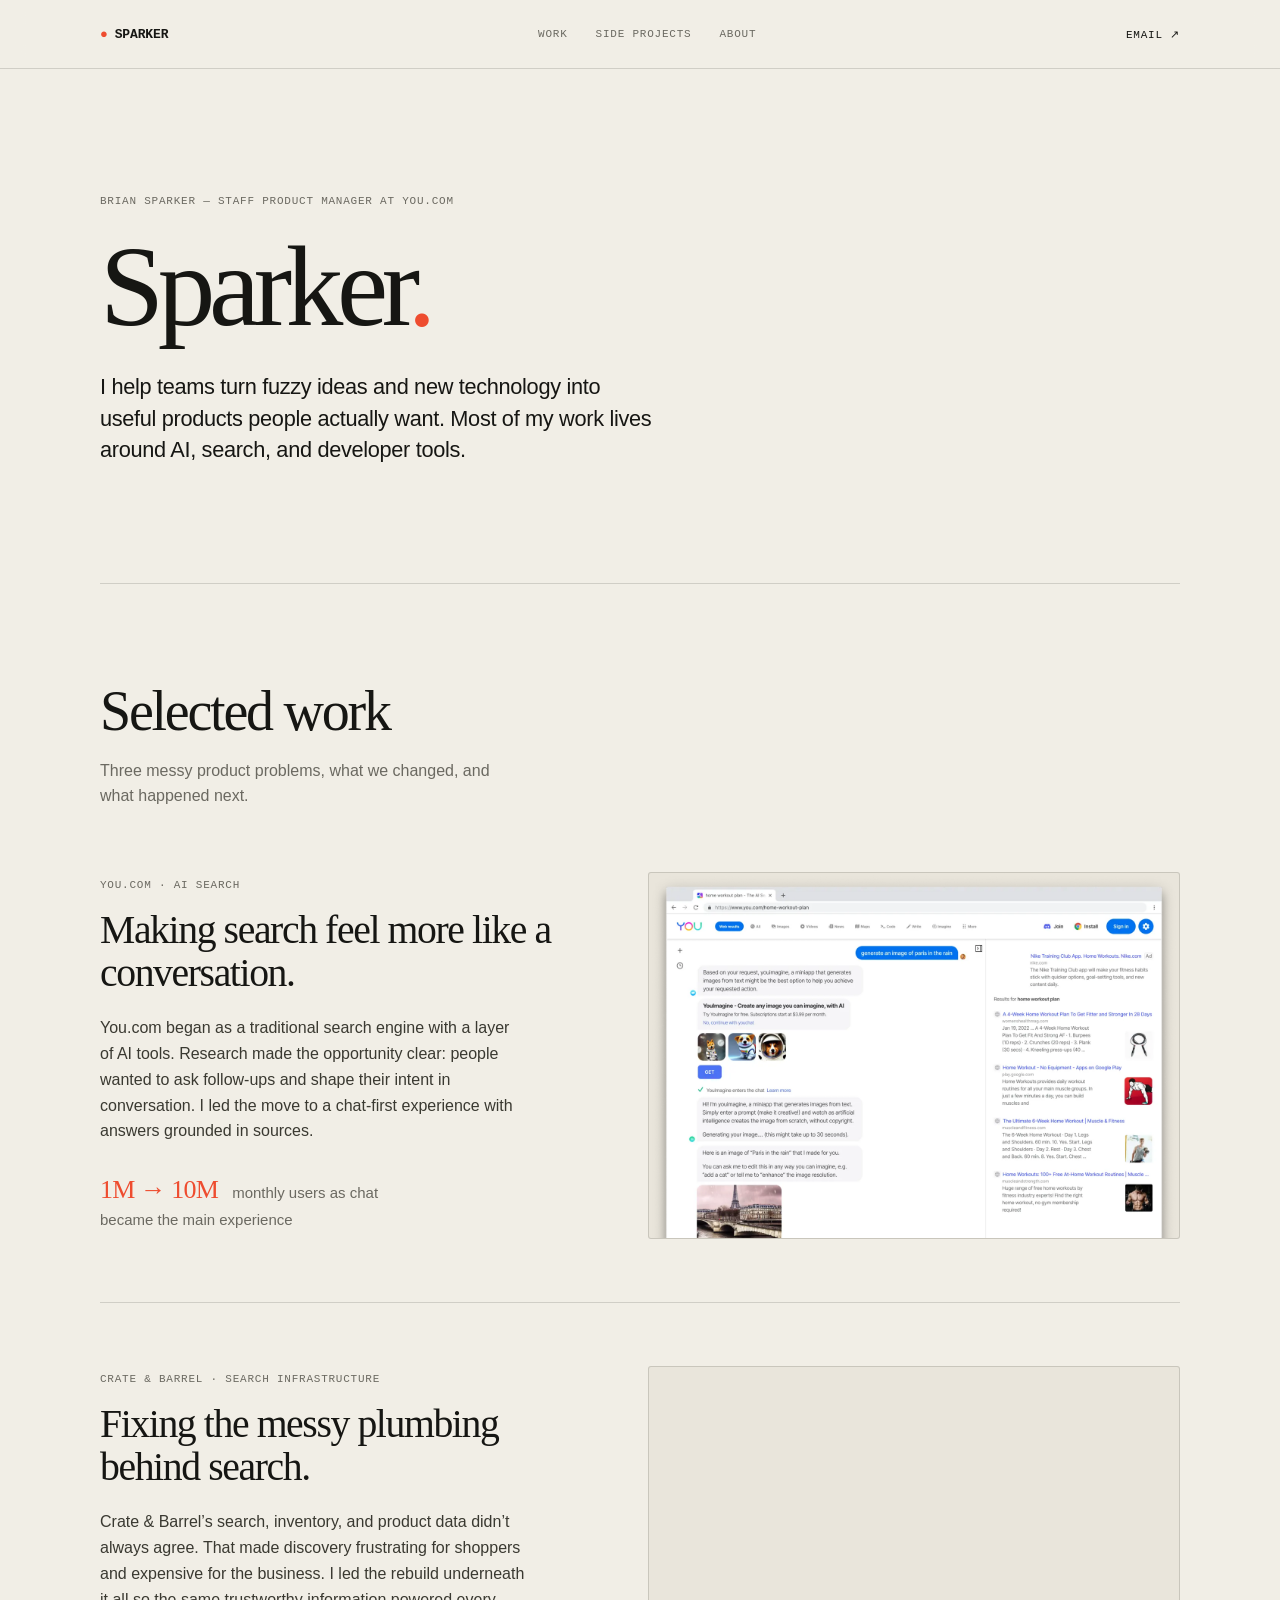
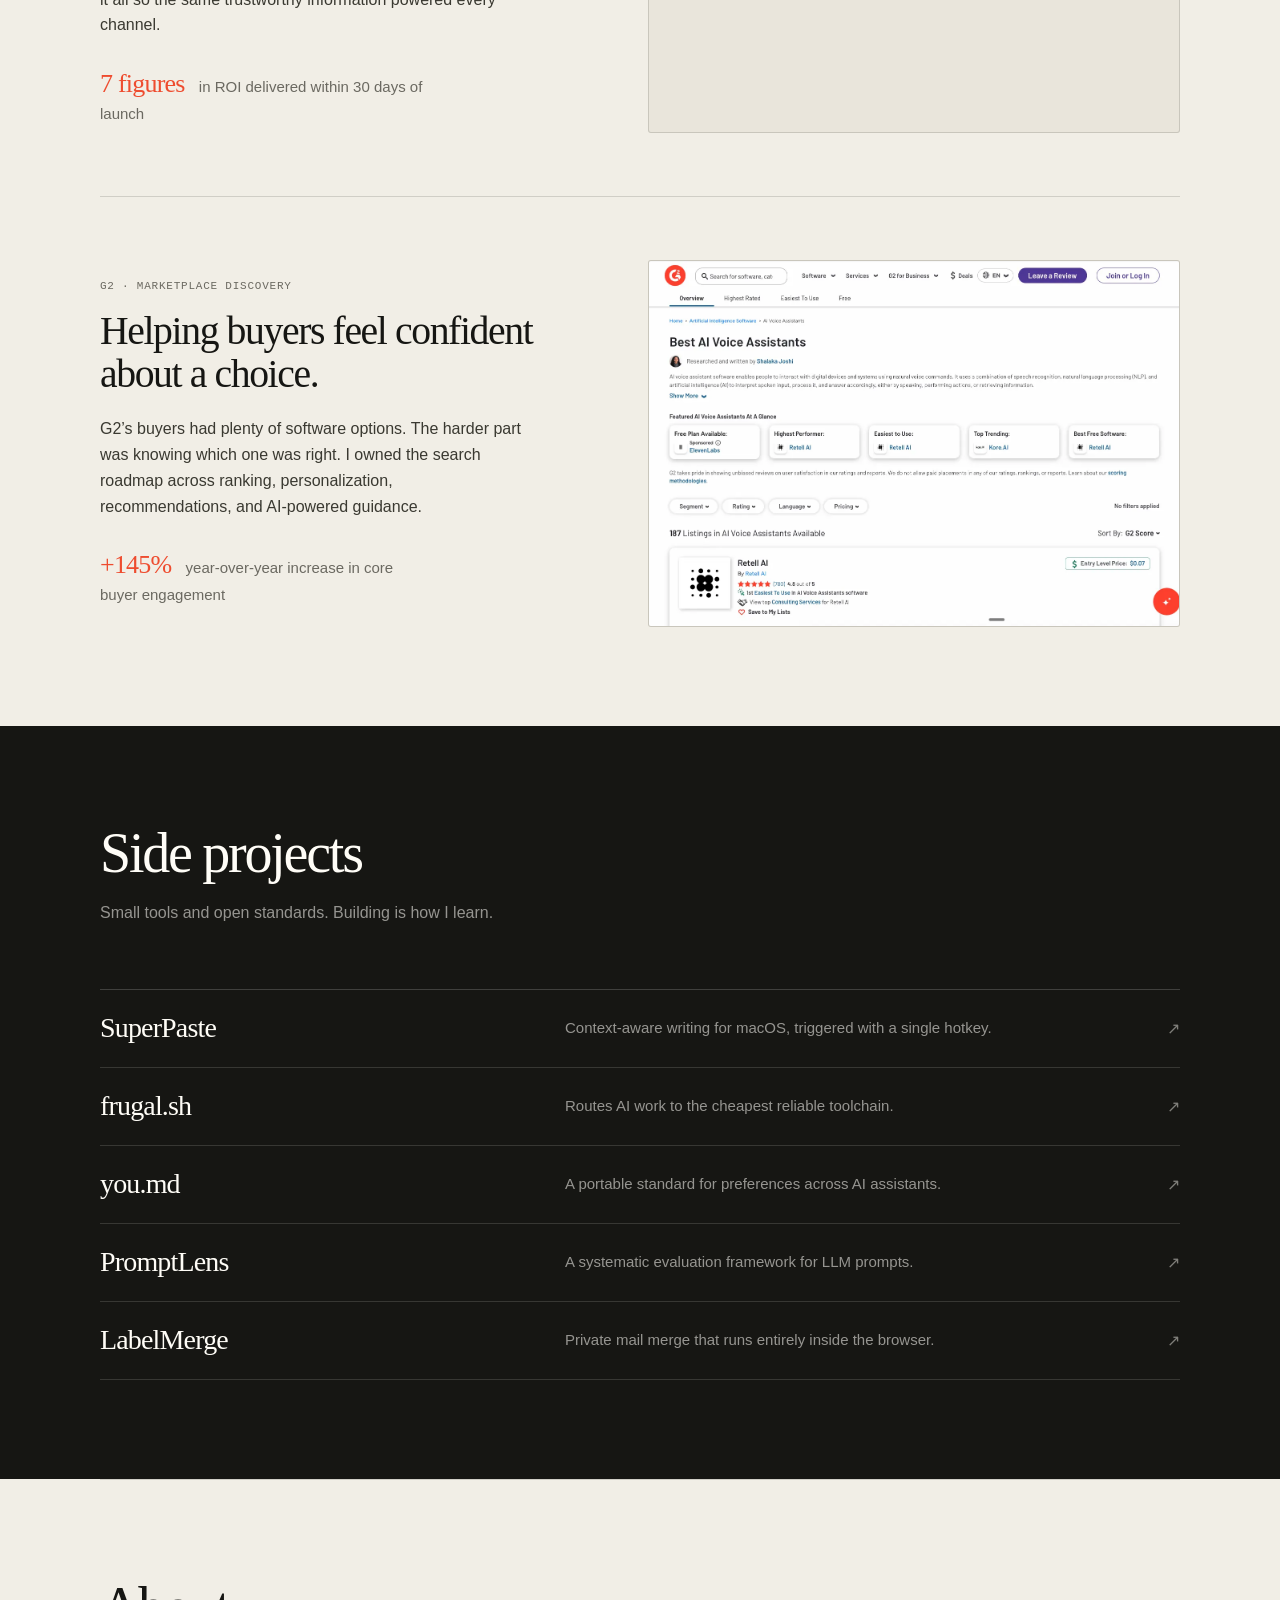
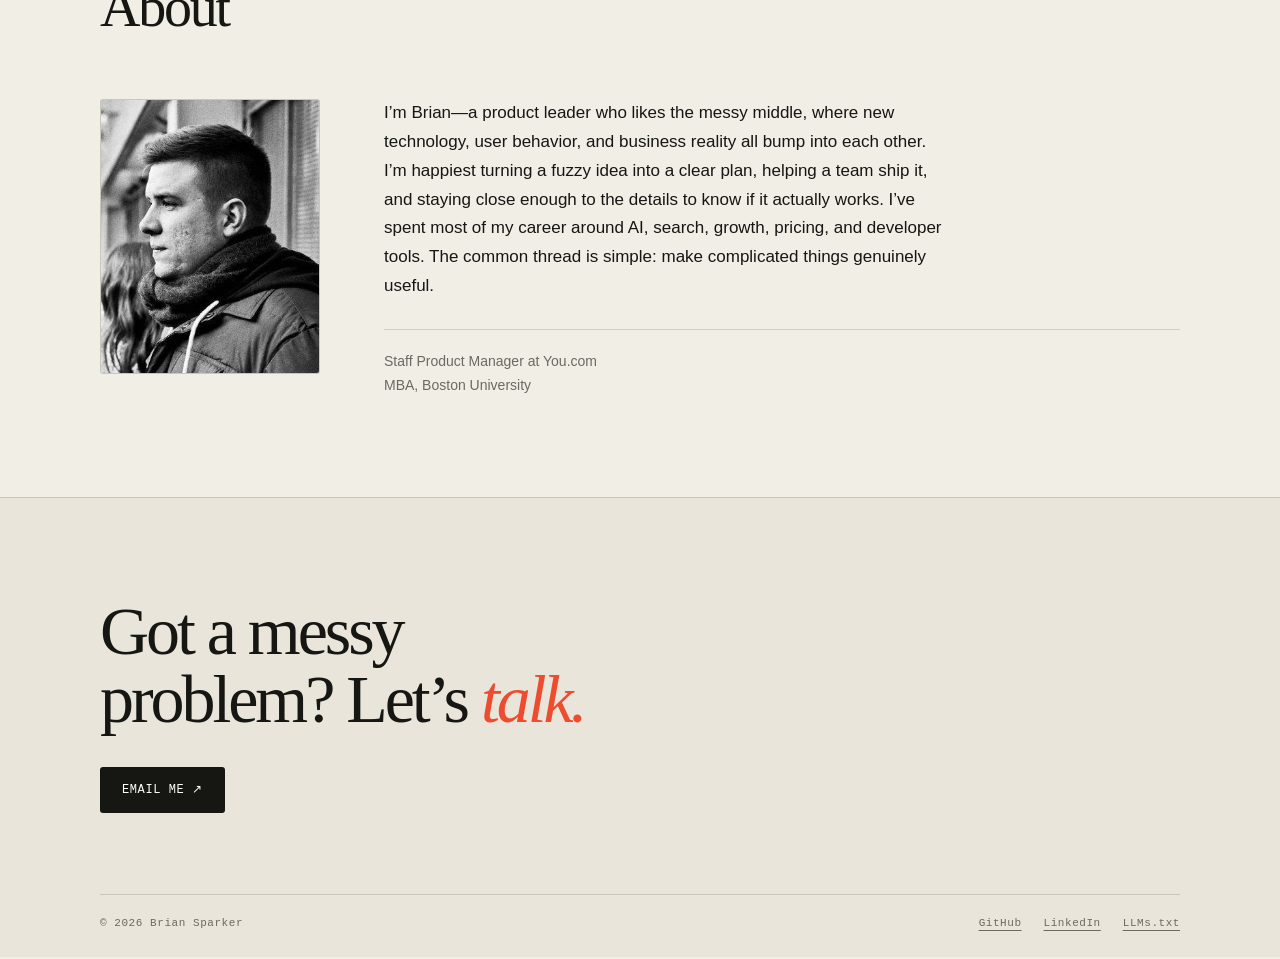
==== commit e404015e: "Remove Eternal & Favorite Blue; update sitemap Shorten the side-project note and remove the 'Eternal" ====
--- a/index.html
+++ b/index.html
@@ -612,16 +612,10 @@
       <section class="section shell">
         <div class="section-head reveal">
           <h2 class="section-title">Side projects</h2>
-          <p class="section-note">Small tools, open standards, and one delightfully strange art project. Building is how I learn.</p>
+          <p class="section-note">Small tools and open standards. Building is how I learn.</p>
         </div>
 
         <div class="project-list reveal">
-          <a class="project-row" href="https://sparker.co/eternal/" target="_blank" rel="noopener noreferrer">
-            <span class="project-name">Eternal</span><span class="project-desc">A self-betraying gallery that mints and discards one-of-one browser art.</span><span class="project-arrow" aria-hidden="true">↗</span>
-          </a>
-          <a class="project-row" href="https://sparker.co/favorite-blue/" target="_blank" rel="noopener noreferrer">
-            <span class="project-name">Favorite Blue</span><span class="project-desc">An endless living color study that slowly wanders through shades of blue.</span><span class="project-arrow" aria-hidden="true">↗</span>
-          </a>
           <a class="project-row" href="https://superpaste.ai" target="_blank" rel="noopener noreferrer">
             <span class="project-name">SuperPaste</span><span class="project-desc">Context-aware writing for macOS, triggered with a single hotkey.</span><span class="project-arrow" aria-hidden="true">↗</span>
           </a>
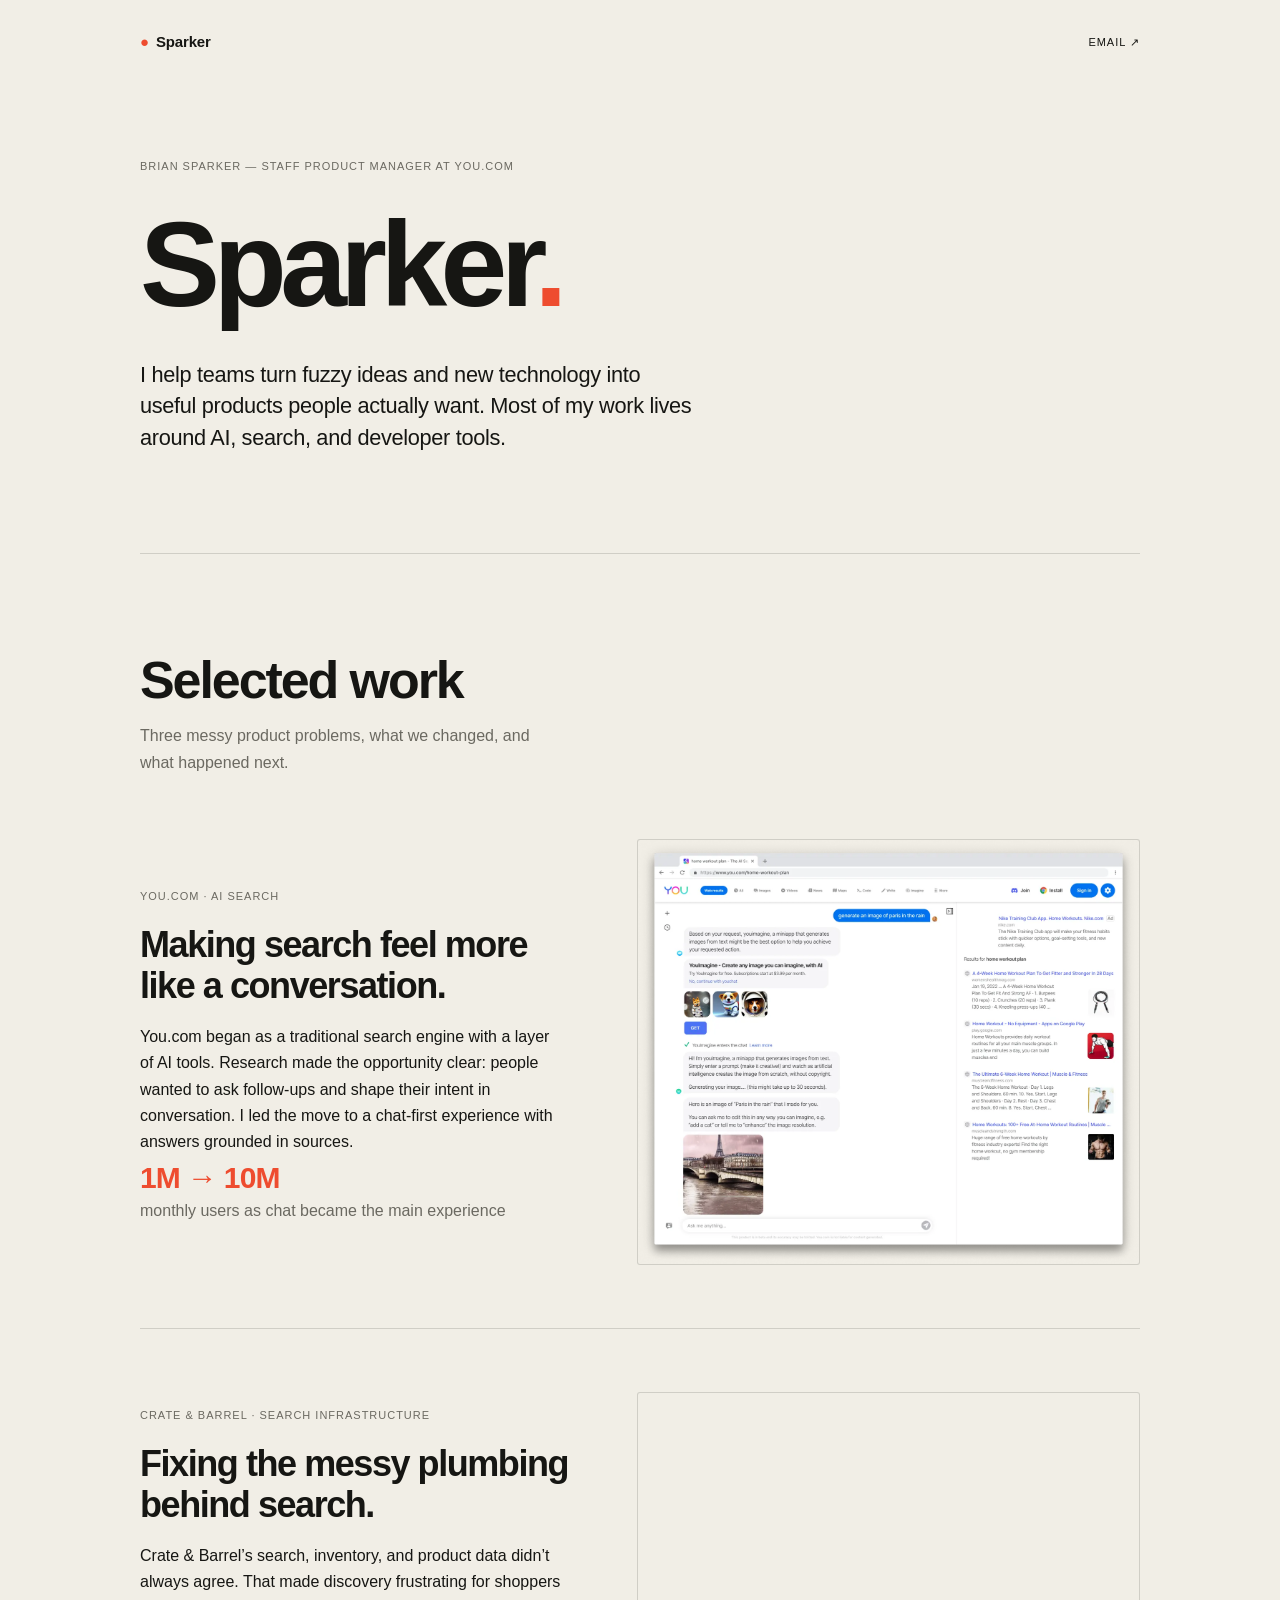
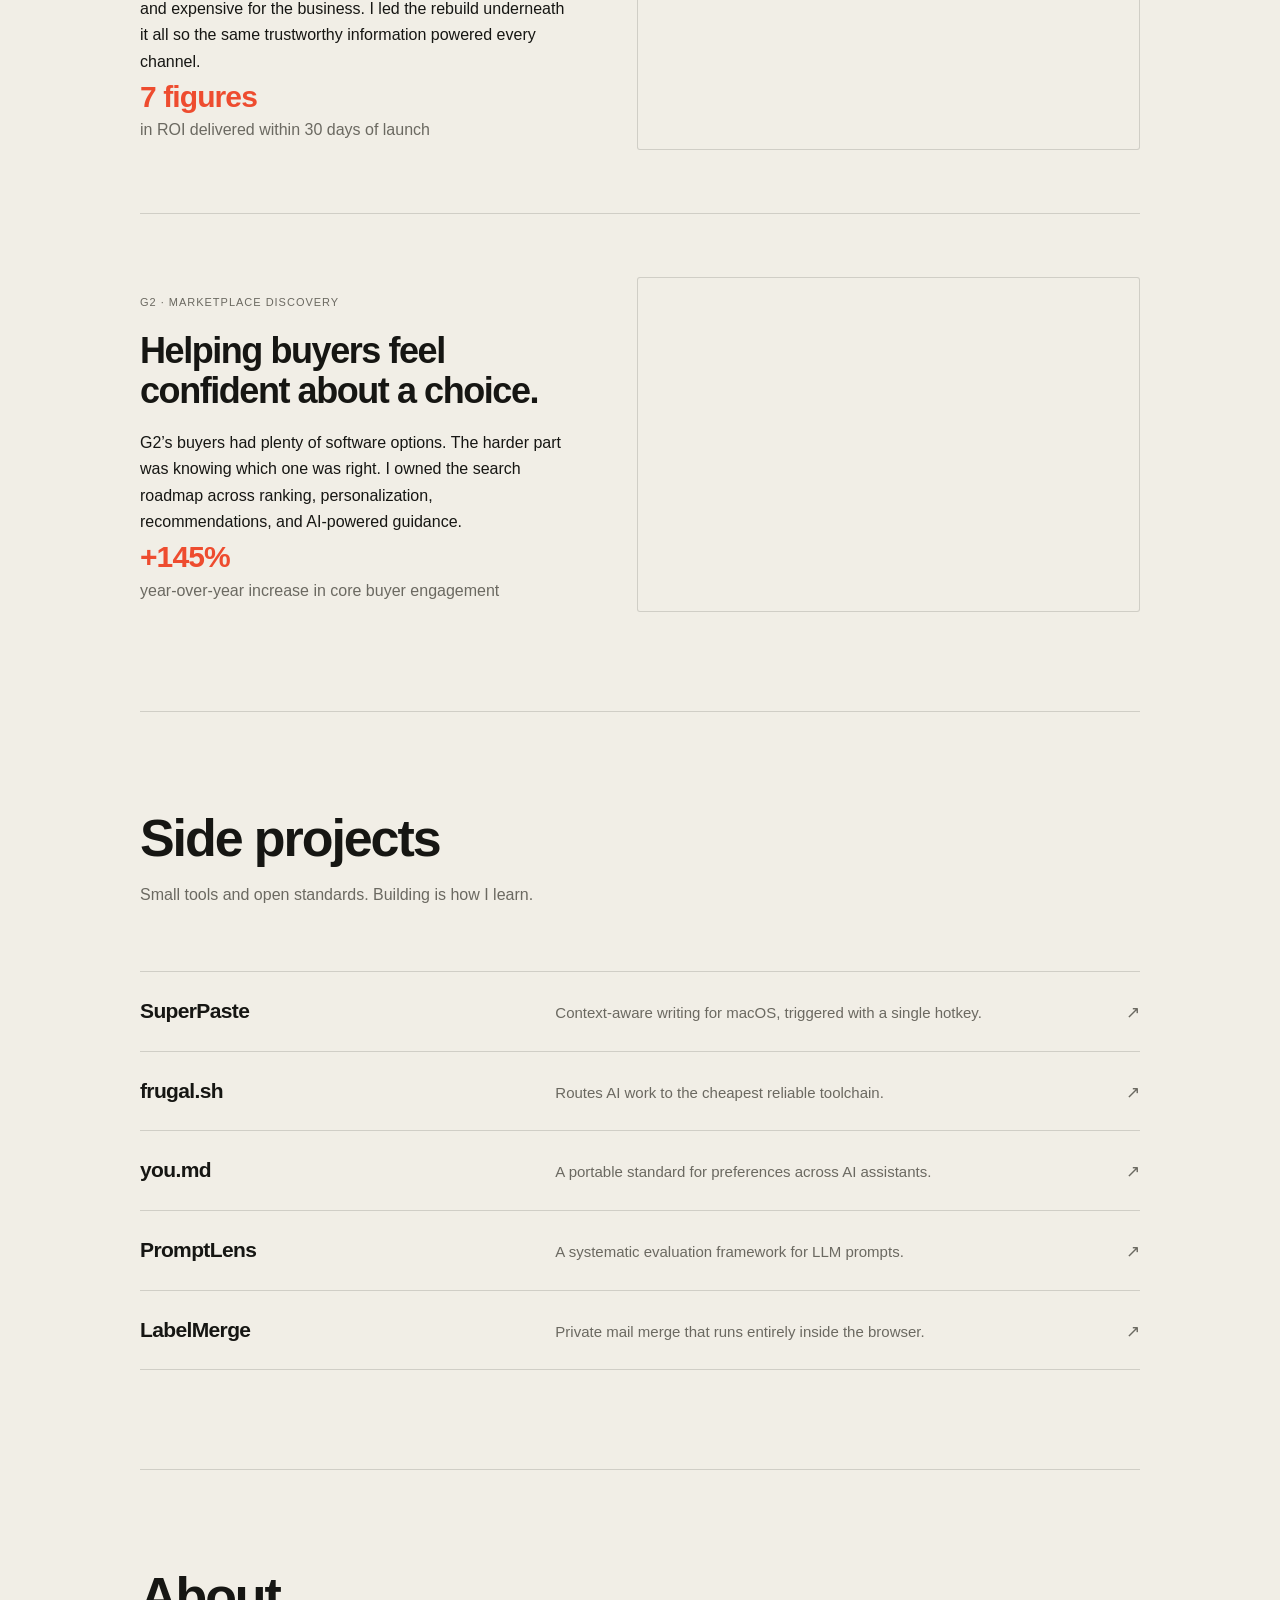
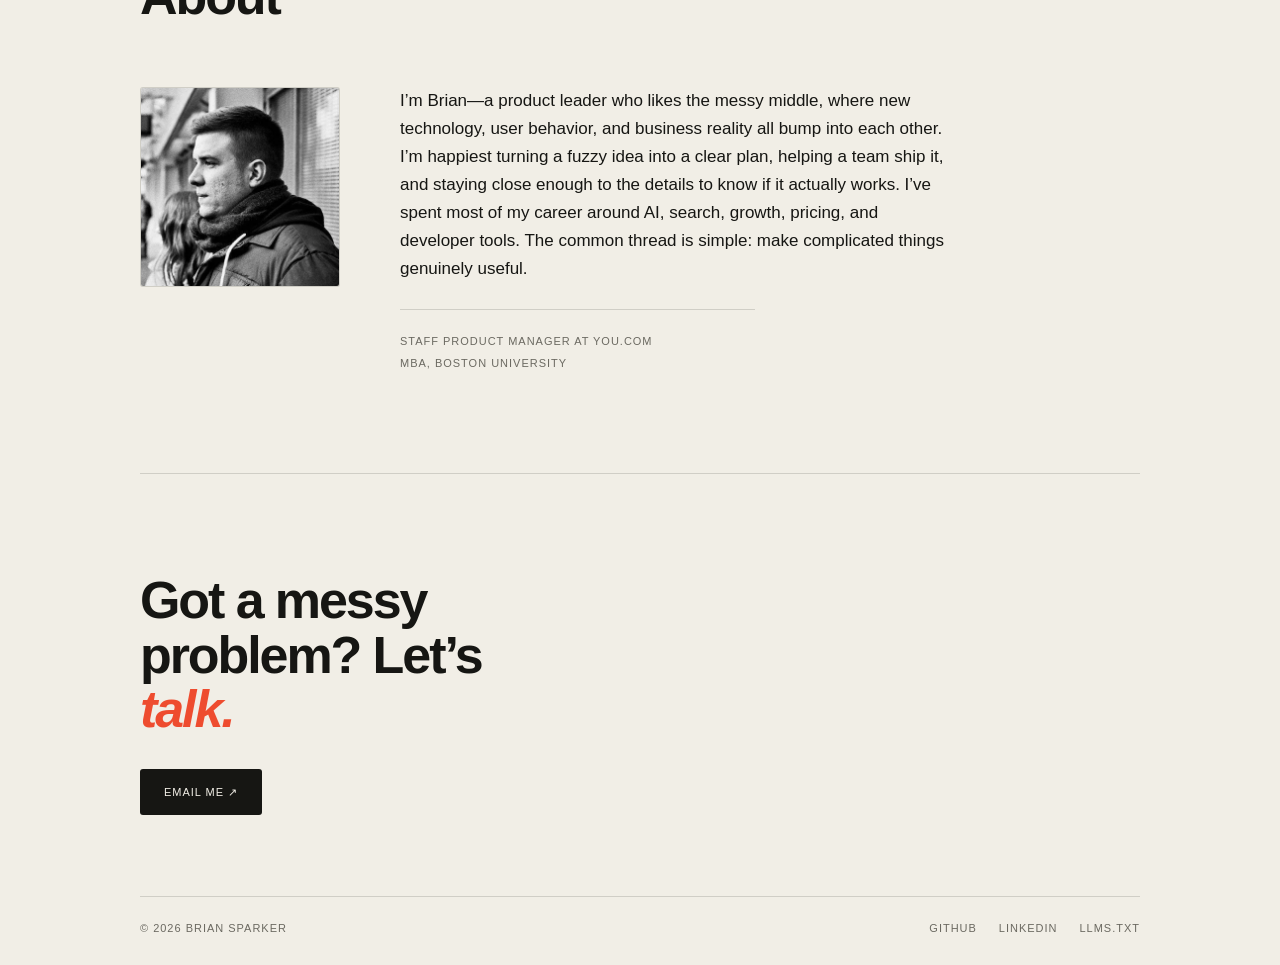
==== commit 5f3adaa5: "Simplify to a single Helvetica typeface and one file Reduce the site to its simplest form while keep" ====
--- a/index.html
+++ b/index.html
@@ -3,7 +3,7 @@
 <head>
   <meta charset="utf-8" />
   <meta name="viewport" content="width=device-width, initial-scale=1" />
-  <title>Brian Sparker — Product Leader in AI & Search | Sparker</title>
+  <title>Brian Sparker — Product Leader in AI &amp; Search | Sparker</title>
   <meta name="description" content="Brian Sparker is a product leader and hands-on builder working across AI, search, growth, and developer tools. Explore selected work and side projects." />
   <meta name="author" content="Brian Sparker" />
   <meta name="robots" content="index, follow, max-image-preview:large" />
@@ -16,7 +16,7 @@
   <meta property="og:locale" content="en_US" />
   <meta property="og:site_name" content="Sparker" />
   <meta property="og:url" content="https://sparker.co/" />
-  <meta property="og:title" content="Brian Sparker — Product Leader in AI & Search" />
+  <meta property="og:title" content="Brian Sparker — Product Leader in AI &amp; Search" />
   <meta property="og:description" content="Product leader and hands-on builder working across AI, search, growth, and developer tools." />
   <meta property="og:image" content="https://sparker.co/assets/og.png" />
   <meta property="og:image:width" content="1200" />
@@ -24,7 +24,7 @@
   <meta property="og:image:alt" content="Sparker — Brian Sparker, product leader and builder" />
 
   <meta name="twitter:card" content="summary_large_image" />
-  <meta name="twitter:title" content="Brian Sparker — Product Leader in AI & Search" />
+  <meta name="twitter:title" content="Brian Sparker — Product Leader in AI &amp; Search" />
   <meta name="twitter:description" content="Product leader and hands-on builder working across AI, search, growth, and developer tools." />
   <meta name="twitter:image" content="https://sparker.co/assets/og.png" />
   <meta name="twitter:image:alt" content="Sparker — Brian Sparker, product leader and builder" />
@@ -61,7 +61,7 @@
         "url": "https://sparker.co/",
         "name": "Brian Sparker — Product Leader and Builder",
         "datePublished": "2026-05-27T00:00:00-04:00",
-        "dateModified": "2026-07-27T00:00:00-04:00",
+        "dateModified": "2026-08-08T00:00:00-04:00",
         "isPartOf": { "@id": "https://sparker.co/#website" },
         "mainEntity": { "@id": "https://sparker.co/#person" }
       },
@@ -94,435 +94,272 @@
     ]
   }
   </script>
+
   <style>
+    /* One typeface (Helvetica), one accent (orange), one page width. */
     :root {
       --paper: #f1eee6;
-      --paper-deep: #e9e5db;
       --ink: #161613;
       --muted: #6b6961;
       --signal: #ee4c2f;
+      /* Darker signal, for the one place small text sits on the accent. */
+      --signal-deep: #c2351b;
       --line: rgba(22, 22, 19, 0.15);
-      --white: #fffdf7;
-      --serif: "Iowan Old Style", "Palatino Linotype", "Book Antiqua", Palatino, Georgia, serif;
-      --sans: "Helvetica Neue", Helvetica, Arial, sans-serif;
-      --mono: ui-monospace, SFMono-Regular, Menlo, Monaco, Consolas, monospace;
-      --ease-out: cubic-bezier(0.23, 1, 0.32, 1);
-      --page: min(1080px, calc(100vw - 64px));
+      --font: "Helvetica Neue", Helvetica, Arial, sans-serif;
+      --page: min(1000px, 100% - 64px);
     }
 
     * { box-sizing: border-box; }
 
     html {
+      background: var(--paper);
       scroll-behavior: smooth;
-      background: var(--paper);
     }
 
     body {
       margin: 0;
       background: var(--paper);
       color: var(--ink);
-      font-family: var(--sans);
+      font: 400 17px/1.65 var(--font);
       -webkit-font-smoothing: antialiased;
     }
 
-    ::selection {
-      background: var(--signal);
-      color: var(--white);
-    }
-
-    a { color: inherit; }
-
-    button:focus-visible,
-    a:focus-visible {
-      outline: 2px solid var(--signal);
-      outline-offset: 4px;
-    }
+    img { display: block; width: 100%; height: auto; }
+    a { color: inherit; text-decoration: none; }
+    a:focus-visible { outline: 2px solid var(--signal); outline-offset: 4px; }
+    ::selection { background: var(--signal); color: #fff; }
 
     .shell {
       width: var(--page);
       margin-inline: auto;
     }
 
-    /* Small uppercase mono label. Used sparingly: nav, hero role, case source. */
+    /* Small uppercase caption. The only type style that isn't just a size. */
     .label {
-      font-family: var(--mono);
       font-size: 11px;
-      letter-spacing: 0.07em;
+      font-weight: 500;
+      letter-spacing: 0.09em;
       text-transform: uppercase;
     }
 
-    .nav {
-      position: sticky;
-      top: 0;
-      z-index: 50;
-      background: color-mix(in srgb, var(--paper) 88%, transparent);
-      backdrop-filter: blur(12px);
-      border-bottom: 1px solid var(--line);
-    }
-
-    .nav-inner {
-      min-height: 68px;
+    h1, h2, h3 {
+      margin: 0;
+      font-weight: 700;
+      letter-spacing: -0.04em;
+      line-height: 1.05;
+    }
+
+    h1 { font-size: clamp(62px, 11vw, 120px); letter-spacing: -0.055em; }
+    h2 { font-size: clamp(34px, 4.4vw, 52px); }
+    h3 { font-size: clamp(26px, 3vw, 36px); line-height: 1.12; }
+
+    .dot { color: var(--signal); }
+
+    /* ---- header ---- */
+
+    .masthead {
       display: flex;
       align-items: center;
       justify-content: space-between;
       gap: 24px;
-    }
-
-    .wordmark {
-      font-family: var(--mono);
-      font-size: 13px;
-      font-weight: 700;
-      letter-spacing: -0.01em;
-      text-decoration: none;
-      text-transform: uppercase;
-    }
-
-    .wordmark .mark {
-      color: var(--signal);
-      margin-right: 7px;
-    }
-
-    .nav-links {
-      display: flex;
-      align-items: center;
-      gap: 28px;
-    }
-
-    .nav-links a {
-      color: var(--muted);
-      text-decoration: none;
-      transition: color 160ms ease;
-    }
-
-    .nav-links a:hover { color: var(--ink); }
-
-    .nav-contact {
-      color: var(--ink);
-      text-decoration: none;
-      text-underline-offset: 5px;
-      transition: color 160ms ease;
-    }
-
-    .nav-contact:hover {
-      color: var(--signal);
-      text-decoration: underline;
-    }
-
-    .hero {
-      padding: clamp(76px, 14vh, 150px) 0 clamp(80px, 13vh, 140px);
-    }
-
-    .hero-kicker {
-      margin: 0 0 26px;
-      color: var(--muted);
-    }
-
-    .hero-heading {
-      max-width: 14ch;
-      margin: 0;
-      font-family: var(--serif);
-      font-size: clamp(64px, 9vw, 116px);
-      font-weight: 400;
-      letter-spacing: -0.055em;
-      line-height: 0.92;
-    }
-
-    .hero-heading .brand-dot { color: var(--signal); }
-
-    .hero-deck {
+      padding: 30px 0;
+    }
+
+    .wordmark { font-size: 15px; font-weight: 700; letter-spacing: -0.01em; }
+    .wordmark .dot { margin-right: 7px; }
+
+    /* Small text stays ink on hover — orange at 11px would not meet AA. */
+    .masthead a:hover { text-decoration: underline; text-underline-offset: 5px; }
+
+    /* ---- sections ---- */
+
+    section {
+      padding: clamp(72px, 11vh, 108px) 0;
+      border-top: 1px solid var(--line);
+    }
+
+    .hero { border-top: 0; padding-top: clamp(40px, 8vh, 80px); }
+    .hero .label { display: block; margin-bottom: 26px; color: var(--muted); }
+    .hero h1 { max-width: 12ch; }
+
+    .lede {
       max-width: 46ch;
       margin: 32px 0 0;
-      font-size: clamp(19px, 1.7vw, 24px);
+      font-size: clamp(19px, 1.7vw, 23px);
       letter-spacing: -0.015em;
       line-height: 1.45;
     }
 
-    .section {
-      padding: clamp(76px, 11vh, 112px) 0;
-      border-top: 1px solid var(--line);
-    }
-
-    .section-head {
-      max-width: 56ch;
-      margin-bottom: clamp(48px, 7vh, 72px);
-    }
-
-    .section-title {
-      margin: 0;
-      font-family: var(--serif);
-      font-size: clamp(36px, 4.4vw, 56px);
-      font-weight: 400;
-      letter-spacing: -0.04em;
-      line-height: 1.02;
-    }
-
-    .section-note {
+    .intro { margin-bottom: clamp(44px, 7vh, 68px); }
+
+    .intro p {
       max-width: 48ch;
-      margin: 18px 0 0;
+      margin: 16px 0 0;
       color: var(--muted);
       font-size: 16px;
-      line-height: 1.6;
-    }
+    }
+
+    /* ---- selected work ---- */
 
     .case {
       display: grid;
-      grid-template-columns: 1fr 1.1fr;
-      gap: clamp(36px, 5vw, 64px);
+      grid-template-columns: 1fr 1.15fr;
+      gap: clamp(32px, 5vw, 60px);
       align-items: center;
-      padding: clamp(48px, 7vh, 72px) 0;
+      padding: clamp(44px, 7vh, 68px) 0;
       border-top: 1px solid var(--line);
     }
 
     .case:first-of-type { border-top: 0; padding-top: 0; }
     .case:last-of-type { padding-bottom: 0; }
 
-    .case-eyebrow {
-      margin: 0 0 18px;
-      color: var(--muted);
-    }
-
-    .case h3 {
-      margin: 0;
-      font-family: var(--serif);
-      font-size: clamp(29px, 3.1vw, 40px);
-      font-weight: 400;
-      letter-spacing: -0.035em;
-      line-height: 1.08;
-    }
-
-    .case-summary {
-      max-width: 48ch;
-      margin: 20px 0 0;
-      color: #3a3931;
-      font-size: 16px;
-      line-height: 1.62;
-    }
-
-    .case-result {
-      max-width: 40ch;
-      margin: 26px 0 0;
+    .case .label { color: var(--muted); }
+    .case h3 { margin: 16px 0 18px; }
+
+    .case p { max-width: 48ch; margin: 0; font-size: 16px; }
+
+    .result {
+      margin-top: 24px;
       color: var(--muted);
       font-size: 15px;
-      line-height: 1.5;
-    }
-
-    .case-result strong {
+      line-height: 1.45;
+    }
+
+    .result strong {
+      display: block;
       color: var(--signal);
-      font-family: var(--serif);
-      font-size: 26px;
-      font-weight: 400;
+      font-size: 30px;
       letter-spacing: -0.03em;
-      margin-right: 10px;
-    }
-
-    .image-frame {
-      overflow: hidden;
-      aspect-ratio: 1.45;
+    }
+
+    .case img,
+    .portrait img {
       border: 1px solid var(--line);
       border-radius: 3px;
-      background: var(--paper-deep);
-    }
-
-    .image-frame picture,
-    .portrait picture {
-      width: 100%;
-      height: 100%;
-      display: block;
-    }
-
-    .image-frame img {
-      width: 100%;
-      height: 100%;
-      display: block;
-      object-fit: cover;
-      object-position: top center;
-    }
-
-    .projects {
-      background: var(--ink);
-      color: var(--white);
-    }
-
-    .projects .section { border-top: 0; }
-    .projects .section-note { color: rgba(255, 253, 247, 0.55); }
-
-    .project-list { border-top: 1px solid rgba(255, 253, 247, 0.18); }
-
-    .project-row {
+      background: var(--paper);
+    }
+
+    /* ---- side projects ---- */
+
+    .projects { list-style: none; margin: 0; padding: 0; }
+
+    .projects a {
       display: grid;
-      grid-template-columns: minmax(0, 1fr) minmax(0, 1.3fr) 20px;
-      gap: 32px;
-      align-items: center;
-      min-height: 78px;
-      padding: 18px 0;
-      border-bottom: 1px solid rgba(255, 253, 247, 0.14);
-      text-decoration: none;
-    }
-
-    .project-name {
-      font-family: var(--serif);
-      font-size: clamp(22px, 2.2vw, 28px);
-      letter-spacing: -0.03em;
-      transition: color 160ms ease;
-    }
-
-    .project-desc {
-      color: rgba(255, 253, 247, 0.55);
-      font-size: 15px;
-      line-height: 1.5;
-      transition: color 160ms ease;
-    }
-
-    .project-arrow {
+      grid-template-columns: minmax(0, 1fr) minmax(0, 1.4fr) 16px;
+      gap: 12px 32px;
+      align-items: baseline;
+      padding: 22px 0;
+      border-top: 1px solid var(--line);
+    }
+
+    .projects li:last-child a { border-bottom: 1px solid var(--line); }
+
+    .projects b { font-size: 21px; font-weight: 700; letter-spacing: -0.03em; }
+    .projects span { color: var(--muted); font-size: 15px; line-height: 1.45; }
+
+    .projects i {
       justify-self: end;
-      color: rgba(255, 253, 247, 0.45);
-      font-size: 16px;
-      transition: color 160ms ease, transform 180ms var(--ease-out);
-    }
-
-    .project-row:hover .project-name { color: var(--signal); }
-    .project-row:hover .project-desc { color: rgba(255, 253, 247, 0.8); }
-    .project-row:hover .project-arrow { color: var(--signal); transform: translate(3px, -3px); }
-
-    .about-grid {
+      color: var(--muted);
+      font-style: normal;
+      transition: transform 180ms ease;
+    }
+
+    .projects a:hover { color: var(--signal); }
+    .projects a:hover span { color: var(--ink); }
+    .projects a:hover i { color: var(--signal); transform: translate(3px, -3px); }
+
+    /* ---- about ---- */
+
+    .about {
       display: grid;
-      grid-template-columns: 220px 1fr;
-      gap: clamp(36px, 5vw, 64px);
+      grid-template-columns: 200px 1fr;
+      gap: clamp(32px, 5vw, 60px);
       align-items: start;
     }
 
-    .portrait {
-      aspect-ratio: 4 / 5;
-      overflow: hidden;
-      border: 1px solid var(--line);
-      border-radius: 3px;
-      background: var(--paper-deep);
-    }
-
-    .portrait img {
-      width: 100%;
-      height: 100%;
-      display: block;
-      object-fit: cover;
-    }
-
-    .about-copy {
-      max-width: 60ch;
-      margin: 0;
-      font-size: 17px;
-      line-height: 1.7;
-    }
-
-    .about-meta {
-      margin: 28px 0 0;
+    .about p { max-width: 58ch; margin: 0; }
+
+    .about .label {
+      margin-top: 26px;
       padding-top: 20px;
       border-top: 1px solid var(--line);
       color: var(--muted);
-      font-size: 14px;
-      line-height: 1.7;
-    }
-
-    .footer {
+      line-height: 2;
+    }
+
+    /* ---- footer ---- */
+
+    footer {
       padding: clamp(72px, 11vh, 104px) 0 28px;
-      background: var(--paper-deep);
       border-top: 1px solid var(--line);
     }
 
-    .footer-cta h2 {
-      max-width: 16ch;
-      margin: 0;
-      font-family: var(--serif);
-      font-size: clamp(40px, 5.6vw, 68px);
-      font-weight: 400;
-      letter-spacing: -0.045em;
-      line-height: 1;
-    }
-
-    .footer-cta h2 em {
-      color: var(--signal);
-      font-style: italic;
-    }
-
-    .footer-email {
-      display: inline-flex;
-      align-items: center;
-      gap: 8px;
-      min-height: 46px;
-      margin-top: 34px;
-      padding: 0 22px;
+    footer h2 { max-width: 15ch; }
+    footer h2 em { color: var(--signal); }
+
+    .email {
+      display: inline-block;
+      margin-top: 32px;
+      padding: 14px 24px;
       border-radius: 3px;
       background: var(--ink);
-      color: var(--white);
-      font-family: var(--mono);
-      font-size: 12px;
-      letter-spacing: 0.05em;
-      text-decoration: none;
-      text-transform: uppercase;
+      color: var(--paper);
       transition: background-color 180ms ease;
     }
 
-    .footer-email:hover { background: var(--signal); }
-
-    .footer-bottom {
+    .email:hover { background: var(--signal-deep); }
+
+    .colophon {
       display: flex;
+      flex-wrap: wrap;
       justify-content: space-between;
-      gap: 24px;
-      margin-top: clamp(64px, 9vh, 96px);
+      gap: 14px 24px;
+      margin-top: clamp(60px, 9vh, 92px);
       padding-top: 22px;
       border-top: 1px solid var(--line);
       color: var(--muted);
-      font-family: var(--mono);
-      font-size: 11px;
-      letter-spacing: 0.05em;
-    }
-
-    .footer-links { display: flex; gap: 22px; }
-    .footer-links a { text-underline-offset: 4px; }
+    }
+
+    .colophon div { display: flex; gap: 22px; }
+    .colophon a:hover { text-decoration: underline; text-underline-offset: 4px; }
+
+    /* ---- reveal on scroll ---- */
 
     .js .reveal {
       opacity: 0;
       transform: translateY(14px);
-      transition: opacity 500ms var(--ease-out), transform 500ms var(--ease-out);
-    }
-
-    .js .reveal.is-visible {
-      opacity: 1;
-      transform: none;
-    }
+      transition: opacity 500ms cubic-bezier(0.23, 1, 0.32, 1),
+                  transform 500ms cubic-bezier(0.23, 1, 0.32, 1);
+    }
+
+    .js .reveal.shown { opacity: 1; transform: none; }
+
+    /* ---- responsive ---- */
 
     @media (max-width: 900px) {
-      :root { --page: min(100% - 40px, 720px); }
-      .nav-links { display: none; }
-      .case { grid-template-columns: 1fr; gap: 32px; }
+      :root { --page: min(100% - 40px, 700px); }
+      .case { grid-template-columns: 1fr; }
       .case-visual { order: -1; }
-      .project-row {
-        grid-template-columns: minmax(0, 1fr) 20px;
+      .projects a {
+        grid-template-columns: minmax(0, 1fr) 16px;
         grid-template-areas: "name arrow" "desc arrow";
-        gap: 7px 20px;
-        align-items: start;
-        padding: 22px 0;
+        gap: 6px 20px;
       }
-      .project-name { grid-area: name; }
-      .project-desc { grid-area: desc; font-size: 14px; }
-      .project-arrow { grid-area: arrow; align-self: center; }
-      .about-grid { grid-template-columns: 180px 1fr; }
+      .projects b { grid-area: name; }
+      .projects span { grid-area: desc; }
+      .projects i { grid-area: arrow; align-self: center; }
     }
 
     @media (max-width: 640px) {
       :root { --page: calc(100% - 32px); }
-      .nav-inner { min-height: 58px; }
-      .hero { padding: 60px 0 72px; }
-      .hero-heading { font-size: clamp(52px, 15vw, 76px); }
-      .about-grid { grid-template-columns: 1fr; }
+      .about { grid-template-columns: 1fr; }
       .portrait { max-width: 200px; }
-      .footer-bottom { flex-direction: column; gap: 14px; }
     }
 
     @media (prefers-reduced-motion: reduce) {
       html { scroll-behavior: auto; }
       *, *::before, *::after {
         animation-duration: 0.01ms !important;
-        animation-iteration-count: 1 !important;
         transition-duration: 0.01ms !important;
       }
       .js .reveal { opacity: 1; transform: none; }
@@ -530,176 +367,151 @@
   </style>
   <script>document.documentElement.classList.add('js');</script>
 </head>
-<body>
-  <header class="nav">
-    <div class="shell nav-inner">
-      <a class="wordmark" href="#top"><span class="mark">●</span>Sparker</a>
-      <nav class="nav-links label" aria-label="Primary navigation">
-        <a href="#work">Work</a>
-        <a href="#projects">Side projects</a>
-        <a href="#about">About</a>
-      </nav>
-      <a class="nav-contact label" href="mailto:sparker@hey.com">Email <span aria-hidden="true">↗</span></a>
-    </div>
-  </header>
-
-  <main id="top">
-    <section class="hero shell">
-      <p class="hero-kicker label reveal">Brian Sparker — Staff Product Manager at You.com</p>
-      <h1 class="hero-heading reveal">Sparker<span class="brand-dot" aria-hidden="true">.</span></h1>
-      <p class="hero-deck reveal">I help teams turn fuzzy ideas and new technology into useful products people actually want. Most of my work lives around AI, search, and developer tools.</p>
-    </section>
-
-    <section class="section shell" id="work">
-      <div class="section-head reveal">
-        <h2 class="section-title">Selected work</h2>
-        <p class="section-note">Three messy product problems, what we changed, and what happened next.</p>
-      </div>
-
-      <article class="case reveal">
-        <div class="case-copy">
-          <p class="case-eyebrow label">You.com · AI search</p>
-          <h3>Making search feel more like a conversation.</h3>
-          <p class="case-summary">You.com began as a traditional search engine with a layer of AI tools. Research made the opportunity clear: people wanted to ask follow-ups and shape their intent in conversation. I led the move to a chat-first experience with answers grounded in sources.</p>
-          <p class="case-result"><strong>1M → 10M</strong> monthly users as chat became the main experience</p>
+<body id="top">
+  <div class="shell">
+    <header class="masthead">
+      <a class="wordmark" href="#top"><span class="dot" aria-hidden="true">●</span>Sparker</a>
+      <a class="label" href="mailto:sparker@hey.com">Email <span aria-hidden="true">↗</span></a>
+    </header>
+
+    <main>
+      <section class="hero">
+        <span class="label reveal">Brian Sparker — Staff Product Manager at You.com</span>
+        <h1 class="reveal">Sparker<span class="dot" aria-hidden="true">.</span></h1>
+        <p class="lede reveal">I help teams turn fuzzy ideas and new technology into useful products people actually want. Most of my work lives around AI, search, and developer tools.</p>
+      </section>
+
+      <section id="work">
+        <div class="intro reveal">
+          <h2>Selected work</h2>
+          <p>Three messy product problems, what we changed, and what happened next.</p>
         </div>
-        <div class="case-visual">
-          <div class="image-frame">
+
+        <article class="case reveal">
+          <div>
+            <span class="label">You.com · AI search</span>
+            <h3>Making search feel more like a conversation.</h3>
+            <p>You.com began as a traditional search engine with a layer of AI tools. Research made the opportunity clear: people wanted to ask follow-ups and shape their intent in conversation. I led the move to a chat-first experience with answers grounded in sources.</p>
+            <p class="result"><strong>1M → 10M</strong> monthly users as chat became the main experience</p>
+          </div>
+          <div class="case-visual">
             <picture>
               <source srcset="images/youcom-screenshot.webp" type="image/webp" />
               <img src="images/youcom-screenshot.png" width="1540" height="1304" alt="The You.com conversational AI search interface" loading="lazy" decoding="async" />
             </picture>
           </div>
-        </div>
-      </article>
-
-      <article class="case reveal">
-        <div class="case-copy">
-          <p class="case-eyebrow label">Crate &amp; Barrel · Search infrastructure</p>
-          <h3>Fixing the messy plumbing behind search.</h3>
-          <p class="case-summary">Crate &amp; Barrel’s search, inventory, and product data didn’t always agree. That made discovery frustrating for shoppers and expensive for the business. I led the rebuild underneath it all so the same trustworthy information powered every channel.</p>
-          <p class="case-result"><strong>7 figures</strong> in ROI delivered within 30 days of launch</p>
-        </div>
-        <div class="case-visual">
-          <div class="image-frame">
+        </article>
+
+        <article class="case reveal">
+          <div>
+            <span class="label">Crate &amp; Barrel · Search infrastructure</span>
+            <h3>Fixing the messy plumbing behind search.</h3>
+            <p>Crate &amp; Barrel’s search, inventory, and product data didn’t always agree. That made discovery frustrating for shoppers and expensive for the business. I led the rebuild underneath it all so the same trustworthy information powered every channel.</p>
+            <p class="result"><strong>7 figures</strong> in ROI delivered within 30 days of launch</p>
+          </div>
+          <div class="case-visual">
             <picture>
               <source srcset="images/crateandbarrel-screenshot.webp" type="image/webp" />
               <img src="images/crateandbarrel-screenshot.png" width="1279" height="910" alt="Crate and Barrel ecommerce search interface" loading="lazy" decoding="async" />
             </picture>
           </div>
-        </div>
-      </article>
-
-      <article class="case reveal">
-        <div class="case-copy">
-          <p class="case-eyebrow label">G2 · Marketplace discovery</p>
-          <h3>Helping buyers feel confident about a choice.</h3>
-          <p class="case-summary">G2’s buyers had plenty of software options. The harder part was knowing which one was right. I owned the search roadmap across ranking, personalization, recommendations, and AI-powered guidance.</p>
-          <p class="case-result"><strong>+145%</strong> year-over-year increase in core buyer engagement</p>
-        </div>
-        <div class="case-visual">
-          <div class="image-frame">
+        </article>
+
+        <article class="case reveal">
+          <div>
+            <span class="label">G2 · Marketplace discovery</span>
+            <h3>Helping buyers feel confident about a choice.</h3>
+            <p>G2’s buyers had plenty of software options. The harder part was knowing which one was right. I owned the search roadmap across ranking, personalization, recommendations, and AI-powered guidance.</p>
+            <p class="result"><strong>+145%</strong> year-over-year increase in core buyer engagement</p>
+          </div>
+          <div class="case-visual">
             <picture>
               <source srcset="images/g2-screenshot.webp" type="image/webp" />
               <img src="images/g2-screenshot.png" width="1369" height="910" alt="G2 marketplace search interface" loading="lazy" decoding="async" />
             </picture>
           </div>
+        </article>
+      </section>
+
+      <section id="projects">
+        <div class="intro reveal">
+          <h2>Side projects</h2>
+          <p>Small tools and open standards. Building is how I learn.</p>
         </div>
-      </article>
-    </section>
-
-    <div class="projects" id="projects">
-      <section class="section shell">
-        <div class="section-head reveal">
-          <h2 class="section-title">Side projects</h2>
-          <p class="section-note">Small tools and open standards. Building is how I learn.</p>
-        </div>
-
-        <div class="project-list reveal">
-          <a class="project-row" href="https://superpaste.ai" target="_blank" rel="noopener noreferrer">
-            <span class="project-name">SuperPaste</span><span class="project-desc">Context-aware writing for macOS, triggered with a single hotkey.</span><span class="project-arrow" aria-hidden="true">↗</span>
-          </a>
-          <a class="project-row" href="https://frugal.sh" target="_blank" rel="noopener noreferrer">
-            <span class="project-name">frugal.sh</span><span class="project-desc">Routes AI work to the cheapest reliable toolchain.</span><span class="project-arrow" aria-hidden="true">↗</span>
-          </a>
-          <a class="project-row" href="https://github.com/brainsparker/you.md" target="_blank" rel="noopener noreferrer">
-            <span class="project-name">you.md</span><span class="project-desc">A portable standard for preferences across AI assistants.</span><span class="project-arrow" aria-hidden="true">↗</span>
-          </a>
-          <a class="project-row" href="https://github.com/brainsparker/PromptLens" target="_blank" rel="noopener noreferrer">
-            <span class="project-name">PromptLens</span><span class="project-desc">A systematic evaluation framework for LLM prompts.</span><span class="project-arrow" aria-hidden="true">↗</span>
-          </a>
-          <a class="project-row" href="https://sparker.co/free-mail-merge/" target="_blank" rel="noopener noreferrer">
-            <span class="project-name">LabelMerge</span><span class="project-desc">Private mail merge that runs entirely inside the browser.</span><span class="project-arrow" aria-hidden="true">↗</span>
-          </a>
+
+        <ul class="projects reveal">
+          <li><a href="https://superpaste.ai" target="_blank" rel="noopener noreferrer">
+            <b>SuperPaste</b><span>Context-aware writing for macOS, triggered with a single hotkey.</span><i aria-hidden="true">↗</i>
+          </a></li>
+          <li><a href="https://frugal.sh" target="_blank" rel="noopener noreferrer">
+            <b>frugal.sh</b><span>Routes AI work to the cheapest reliable toolchain.</span><i aria-hidden="true">↗</i>
+          </a></li>
+          <li><a href="https://github.com/brainsparker/you.md" target="_blank" rel="noopener noreferrer">
+            <b>you.md</b><span>A portable standard for preferences across AI assistants.</span><i aria-hidden="true">↗</i>
+          </a></li>
+          <li><a href="https://github.com/brainsparker/PromptLens" target="_blank" rel="noopener noreferrer">
+            <b>PromptLens</b><span>A systematic evaluation framework for LLM prompts.</span><i aria-hidden="true">↗</i>
+          </a></li>
+          <li><a href="https://sparker.co/free-mail-merge/" target="_blank" rel="noopener noreferrer">
+            <b>LabelMerge</b><span>Private mail merge that runs entirely inside the browser.</span><i aria-hidden="true">↗</i>
+          </a></li>
+        </ul>
+      </section>
+
+      <section id="about">
+        <div class="intro reveal"><h2>About</h2></div>
+
+        <div class="about reveal">
+          <div class="portrait">
+            <picture>
+              <source srcset="images/brian-sparker.webp" type="image/webp" />
+              <img src="images/brian-sparker.jpg" width="400" height="400" alt="Brian Sparker" loading="lazy" decoding="async" />
+            </picture>
+          </div>
+          <div>
+            <p>I’m Brian—a product leader who likes the messy middle, where new technology, user behavior, and business reality all bump into each other. I’m happiest turning a fuzzy idea into a clear plan, helping a team ship it, and staying close enough to the details to know if it actually works. I’ve spent most of my career around AI, search, growth, pricing, and developer tools. The common thread is simple: make complicated things genuinely useful.</p>
+            <p class="label">Staff Product Manager at You.com<br />MBA, Boston University</p>
+          </div>
         </div>
       </section>
-    </div>
-
-    <section class="section shell" id="about">
-      <div class="section-head reveal">
-        <h2 class="section-title">About</h2>
+    </main>
+
+    <footer>
+      <div class="reveal">
+        <h2>Got a messy problem? Let’s <em>talk.</em></h2>
+        <a class="email label" href="mailto:sparker@hey.com">Email me <span aria-hidden="true">↗</span></a>
       </div>
-
-      <div class="about-grid reveal">
-        <div class="portrait">
-          <picture>
-            <source srcset="images/brian-sparker.webp" type="image/webp" />
-            <img src="images/brian-sparker.jpg" width="400" height="400" alt="Brian Sparker" loading="lazy" decoding="async" />
-          </picture>
-        </div>
+      <div class="colophon label">
+        <span>© <span id="year">2026</span> Brian Sparker</span>
         <div>
-          <p class="about-copy">I’m Brian—a product leader who likes the messy middle, where new technology, user behavior, and business reality all bump into each other. I’m happiest turning a fuzzy idea into a clear plan, helping a team ship it, and staying close enough to the details to know if it actually works. I’ve spent most of my career around AI, search, growth, pricing, and developer tools. The common thread is simple: make complicated things genuinely useful.</p>
-          <p class="about-meta">Staff Product Manager at You.com<br />MBA, Boston University</p>
-        </div>
-      </div>
-    </section>
-  </main>
-
-  <footer class="footer">
-    <div class="shell">
-      <div class="footer-cta reveal">
-        <h2>Got a messy problem? Let’s <em>talk.</em></h2>
-        <a class="footer-email" href="mailto:sparker@hey.com">Email me <span aria-hidden="true">↗</span></a>
-      </div>
-      <div class="footer-bottom">
-        <span>© <span id="year">2026</span> Brian Sparker</span>
-        <div class="footer-links">
           <a href="https://github.com/brainsparker">GitHub</a>
           <a href="https://www.linkedin.com/in/bsparker/">LinkedIn</a>
           <a href="https://sparker.co/llms.txt">LLMs.txt</a>
         </div>
       </div>
-    </div>
-  </footer>
+    </footer>
+  </div>
 
   <script>
+    document.getElementById('year').textContent = new Date().getFullYear();
+
     const observer = new IntersectionObserver((entries) => {
       entries.forEach((entry) => {
-        if (entry.isIntersecting) {
-          entry.target.classList.add('is-visible');
-          observer.unobserve(entry.target);
-        }
+        if (!entry.isIntersecting) return;
+        entry.target.classList.add('shown');
+        observer.unobserve(entry.target);
       });
     }, { threshold: 0.08, rootMargin: '0px 0px -40px' });
 
-    document.querySelectorAll('.reveal').forEach((item) => observer.observe(item));
-
-    document.getElementById('year').textContent = new Date().getFullYear();
-
-    document.querySelectorAll('.project-row').forEach((link) => {
+    document.querySelectorAll('.reveal').forEach((el) => observer.observe(el));
+
+    // Track outbound project clicks and email clicks.
+    document.querySelectorAll('.projects a, .email, .masthead a[href^="mailto:"]').forEach((link) => {
       link.addEventListener('click', () => {
+        if (typeof gtag === 'undefined') return;
         gtag('event', 'click', {
-          'event_category': 'Work',
-          'event_label': link.querySelector('.project-name')?.textContent.trim() || link.href
-        });
-      });
-    });
-
-    document.querySelectorAll('.nav-contact, .footer-email').forEach((link) => {
-      link.addEventListener('click', () => {
-        gtag('event', 'click', {
-          'event_category': 'Connect',
-          'event_label': 'Email'
+          event_category: link.href.startsWith('mailto:') ? 'Connect' : 'Work',
+          event_label: link.querySelector('b')?.textContent.trim() || link.href
         });
       });
     });
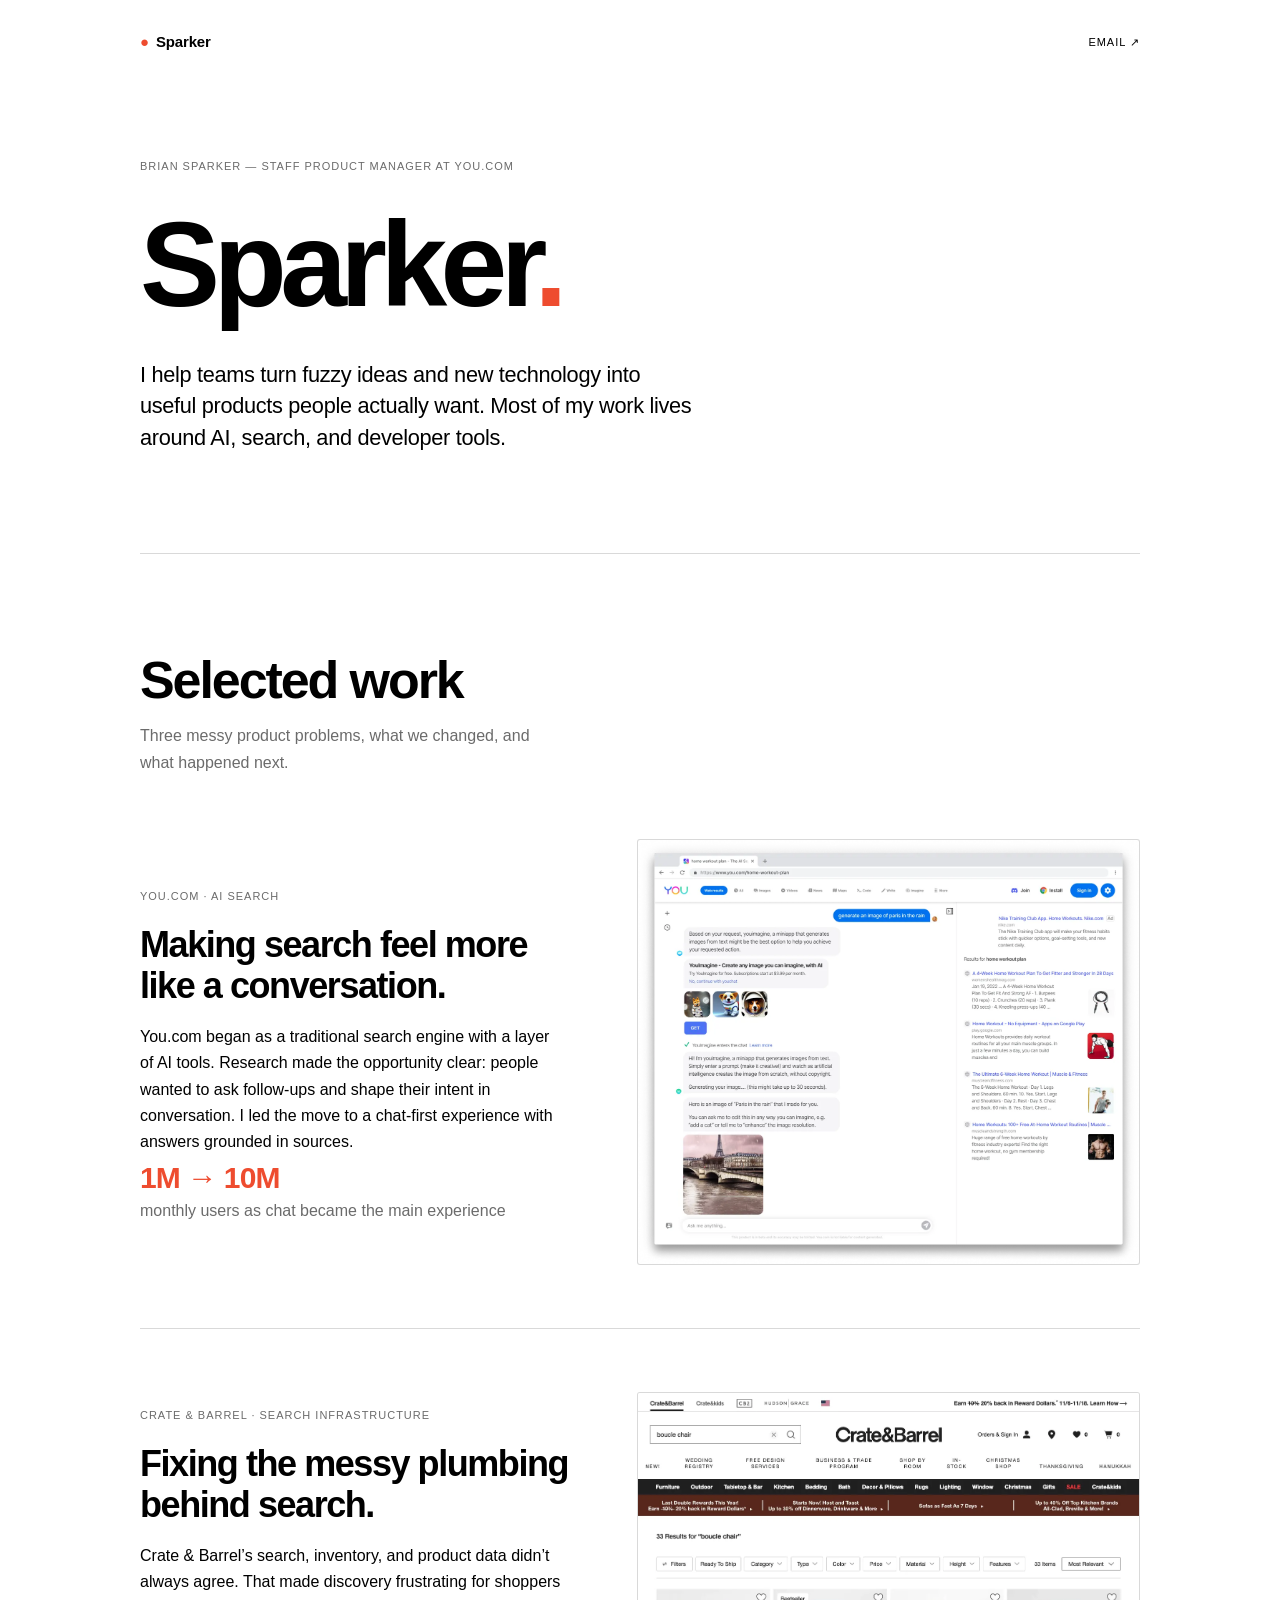
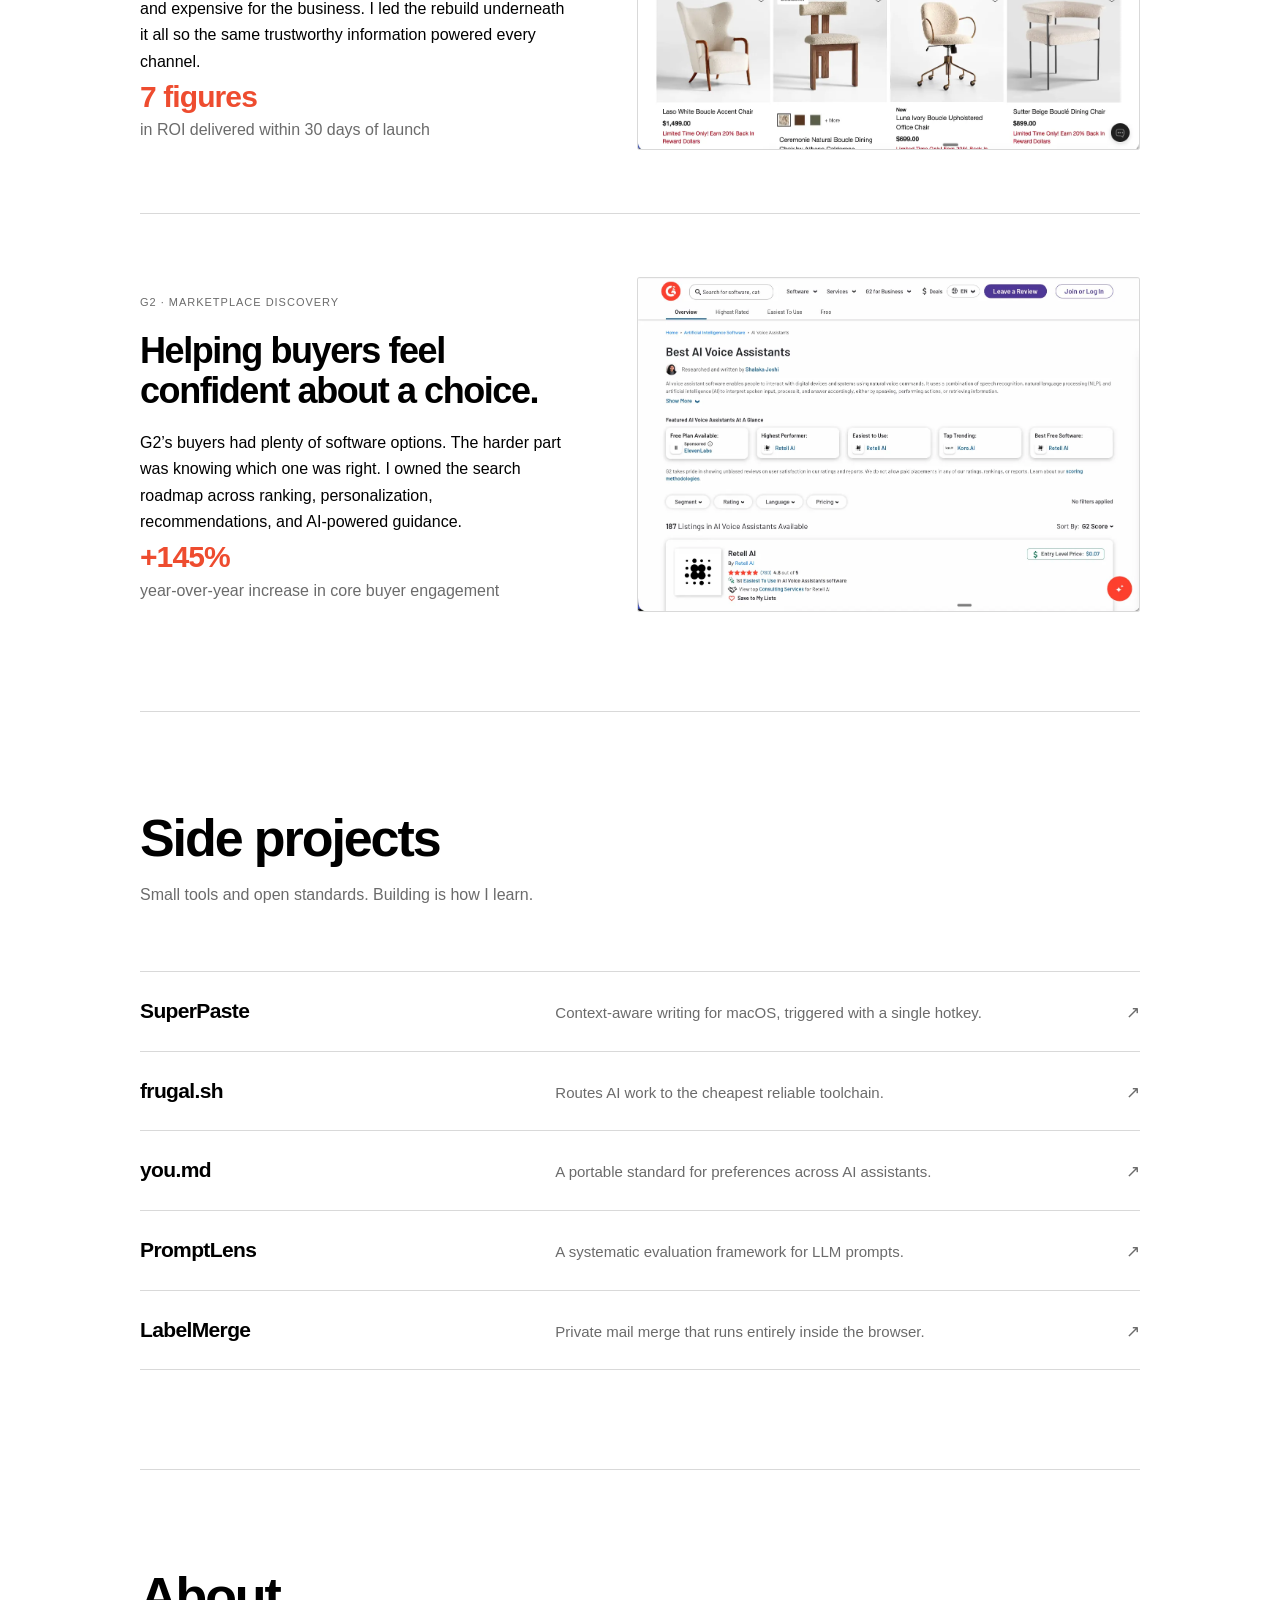
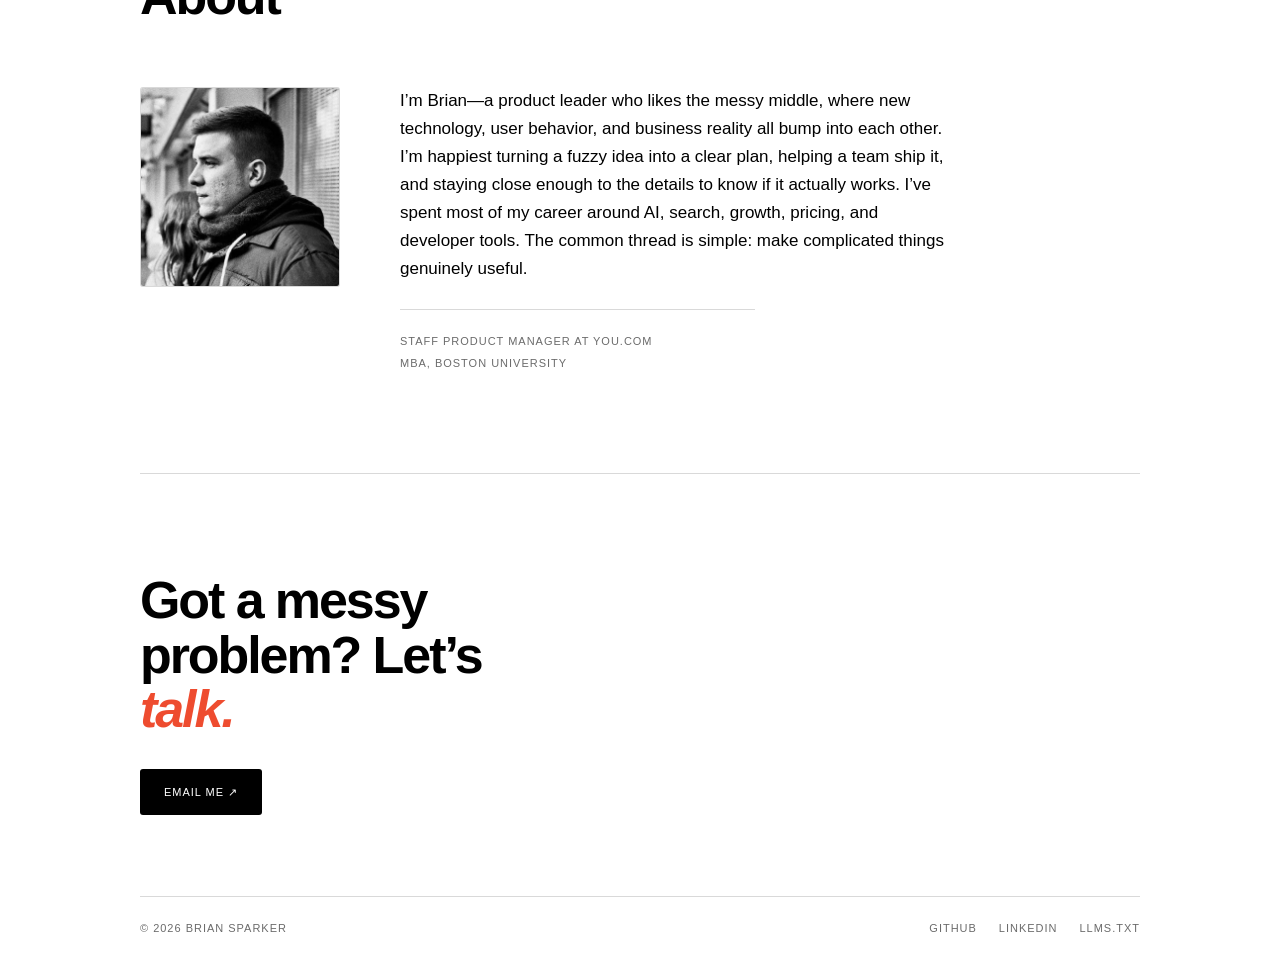
==== commit 1cf15704: "Switch the palette to black on white Replace the warm paper/ink pair with pure white and black: --pa" ====
--- a/index.html
+++ b/index.html
@@ -7,7 +7,7 @@
   <meta name="description" content="Brian Sparker is a product leader and hands-on builder working across AI, search, growth, and developer tools. Explore selected work and side projects." />
   <meta name="author" content="Brian Sparker" />
   <meta name="robots" content="index, follow, max-image-preview:large" />
-  <meta name="theme-color" content="#f1eee6" />
+  <meta name="theme-color" content="#ffffff" />
 
   <link rel="canonical" href="https://sparker.co/" />
   <link rel="icon" type="image/svg+xml" href="data:image/svg+xml,%3Csvg xmlns='http://www.w3.org/2000/svg' viewBox='0 0 100 100'%3E%3Ccircle cx='50' cy='50' r='38' fill='%23ee4c2f'/%3E%3C/svg%3E" />
@@ -98,13 +98,13 @@
   <style>
     /* One typeface (Helvetica), one accent (orange), one page width. */
     :root {
-      --paper: #f1eee6;
-      --ink: #161613;
-      --muted: #6b6961;
+      --paper: #ffffff;
+      --ink: #000000;
+      --muted: #6b6b6b;
       --signal: #ee4c2f;
       /* Darker signal, for the one place small text sits on the accent. */
       --signal-deep: #c2351b;
-      --line: rgba(22, 22, 19, 0.15);
+      --line: rgba(0, 0, 0, 0.15);
       --font: "Helvetica Neue", Helvetica, Arial, sans-serif;
       --page: min(1000px, 100% - 64px);
     }
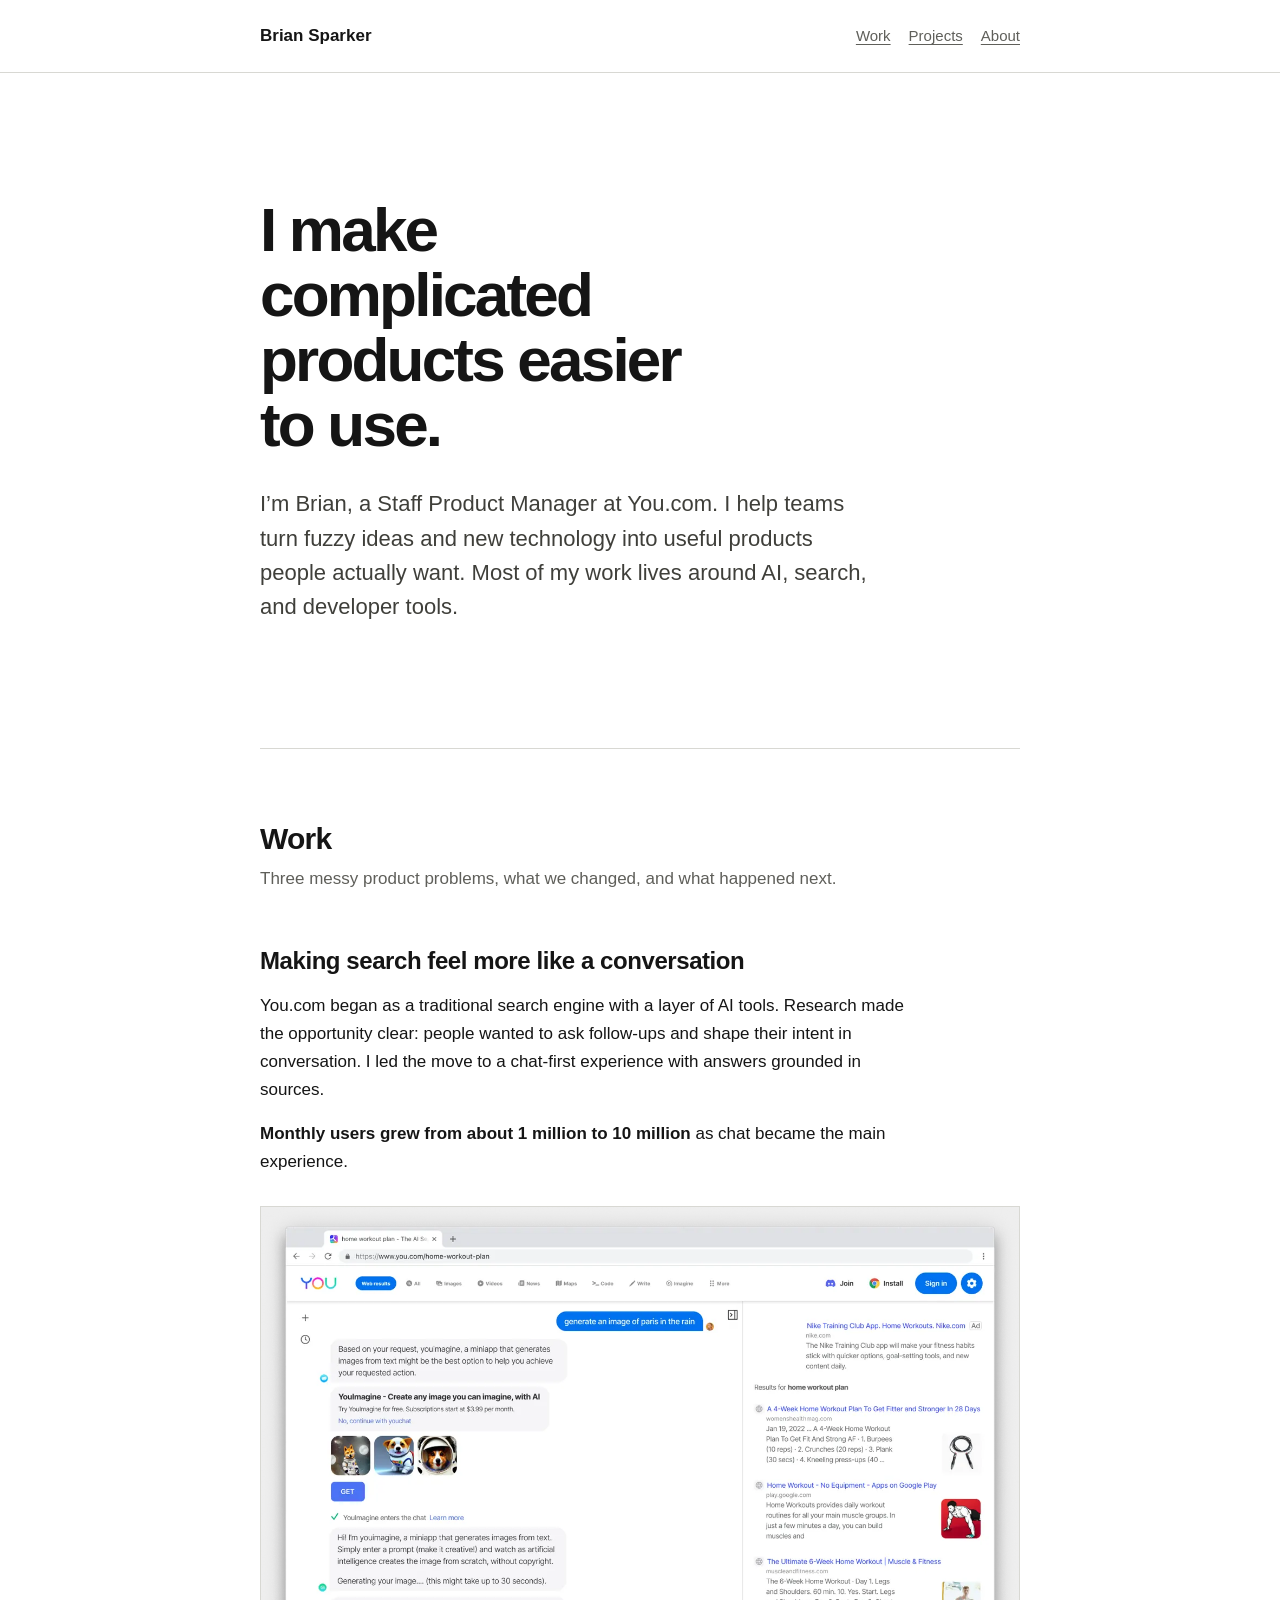
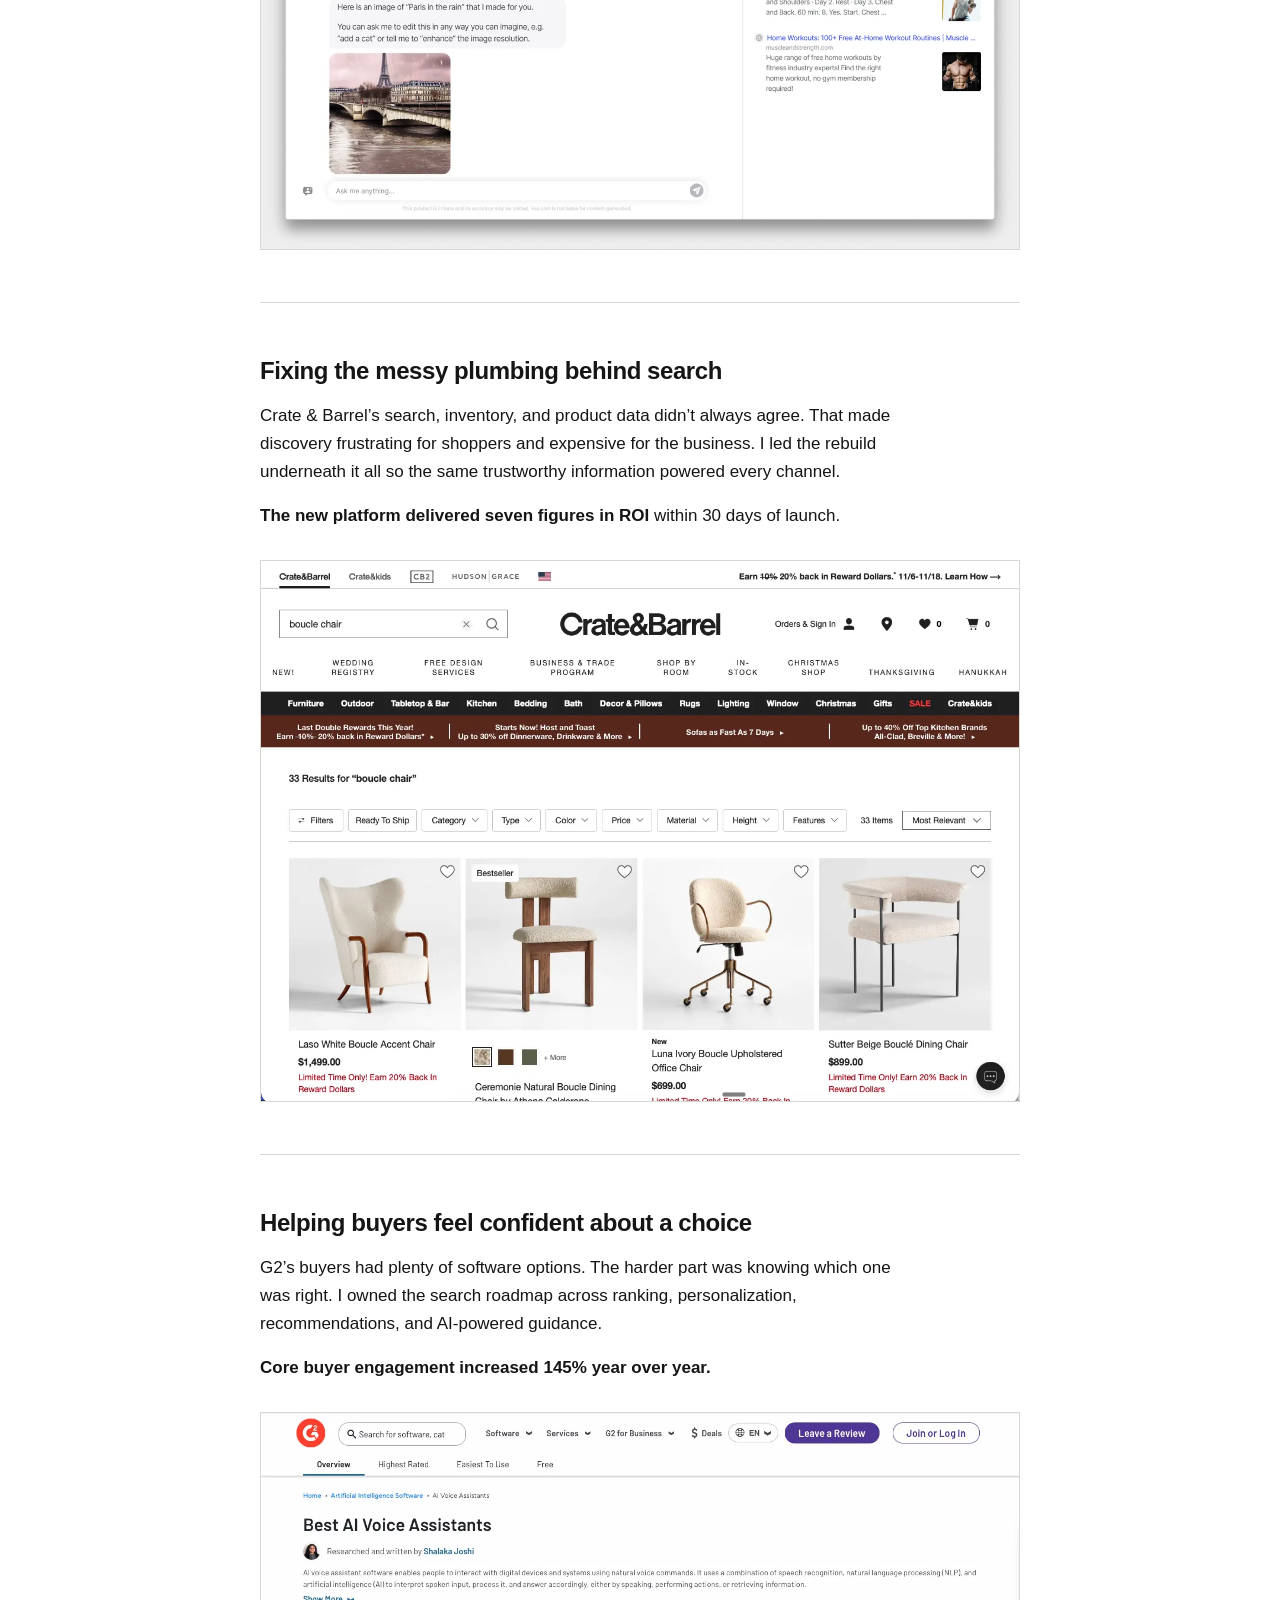
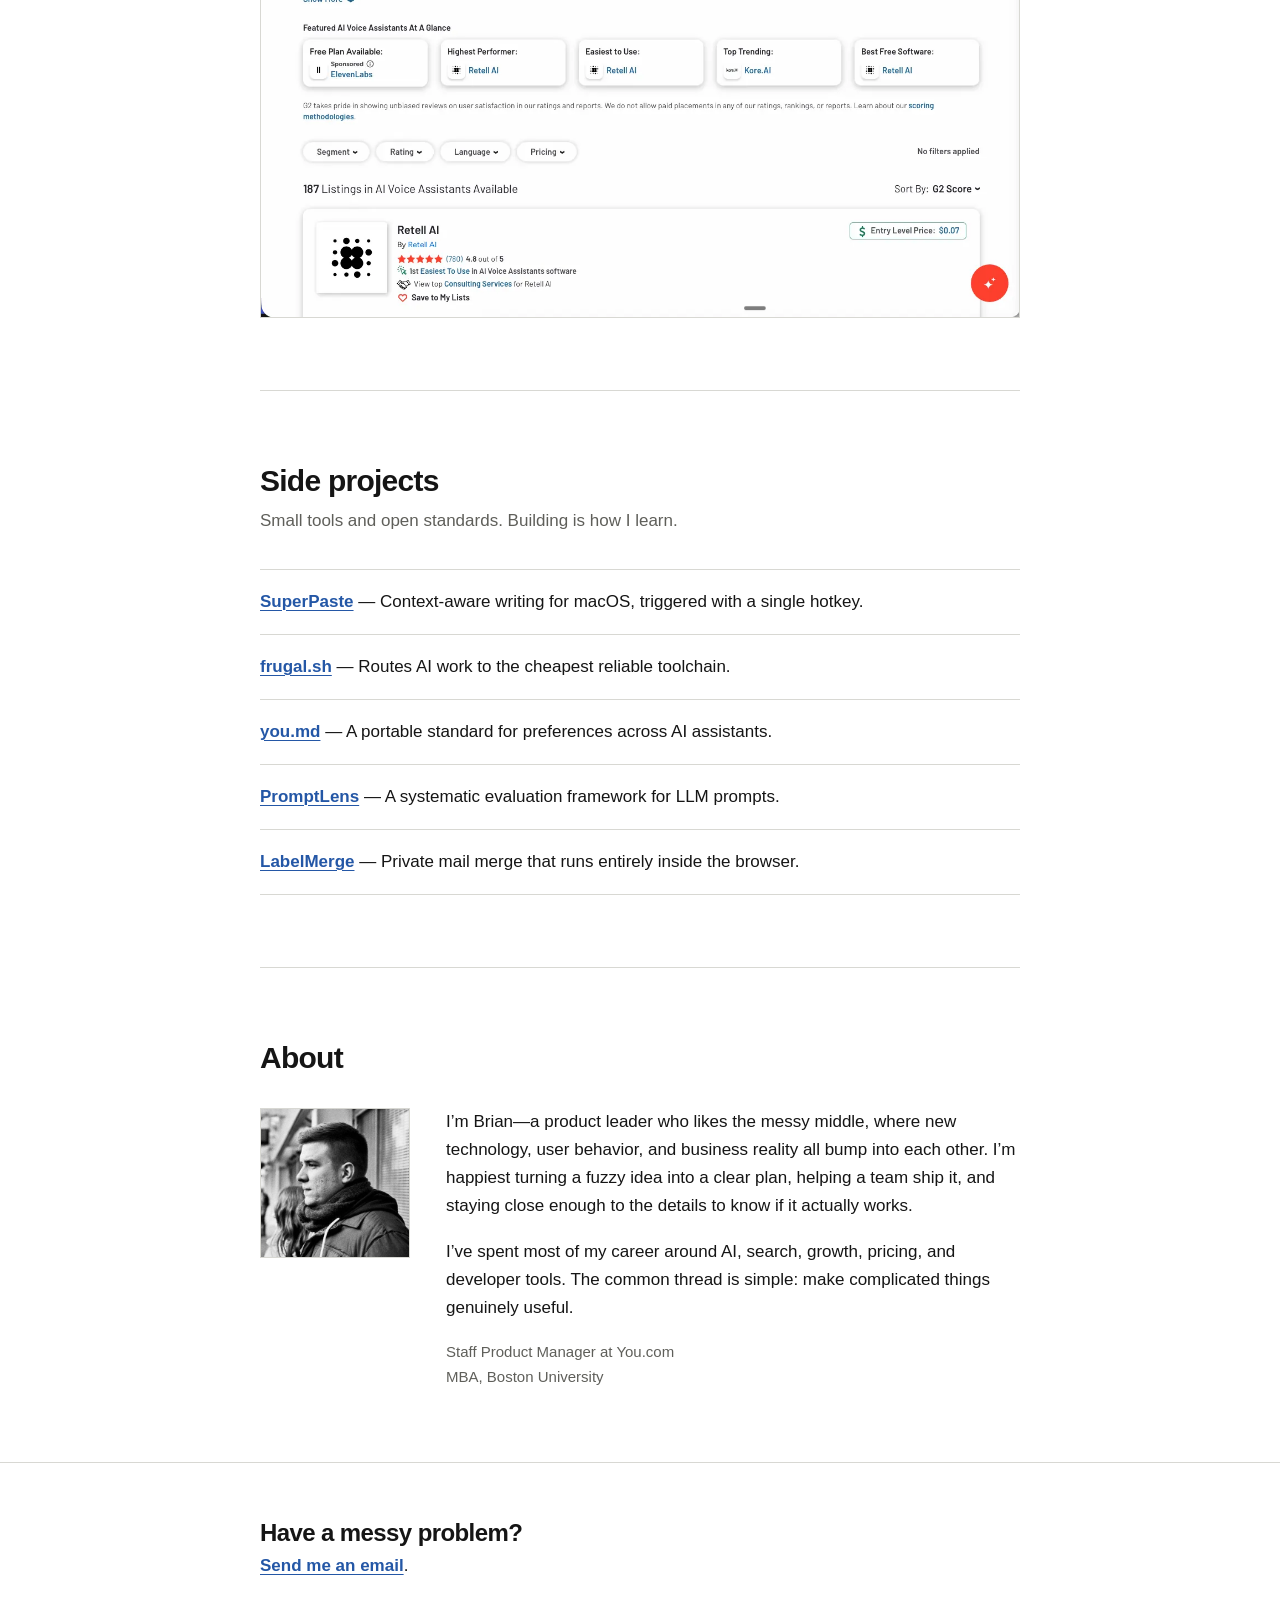
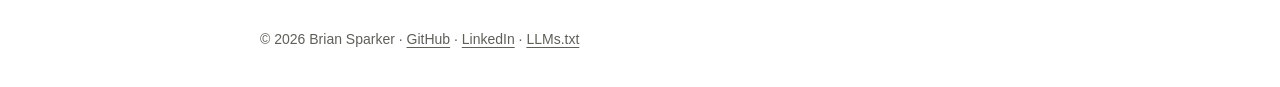
==== commit 70687ec7: "Simplify personal site design" ====
--- a/index.html
+++ b/index.html
@@ -3,31 +3,31 @@
 <head>
   <meta charset="utf-8" />
   <meta name="viewport" content="width=device-width, initial-scale=1" />
-  <title>Brian Sparker — Product Leader in AI &amp; Search | Sparker</title>
+  <title>Brian Sparker — Product Leader in AI &amp; Search</title>
   <meta name="description" content="Brian Sparker is a product leader and hands-on builder working across AI, search, growth, and developer tools. Explore selected work and side projects." />
   <meta name="author" content="Brian Sparker" />
   <meta name="robots" content="index, follow, max-image-preview:large" />
   <meta name="theme-color" content="#ffffff" />
 
   <link rel="canonical" href="https://sparker.co/" />
-  <link rel="icon" type="image/svg+xml" href="data:image/svg+xml,%3Csvg xmlns='http://www.w3.org/2000/svg' viewBox='0 0 100 100'%3E%3Ccircle cx='50' cy='50' r='38' fill='%23ee4c2f'/%3E%3C/svg%3E" />
+  <link rel="icon" type="image/svg+xml" href="data:image/svg+xml,%3Csvg xmlns='http://www.w3.org/2000/svg' viewBox='0 0 100 100'%3E%3Ccircle cx='50' cy='50' r='38' fill='%23151515'/%3E%3C/svg%3E" />
 
   <meta property="og:type" content="website" />
   <meta property="og:locale" content="en_US" />
-  <meta property="og:site_name" content="Sparker" />
+  <meta property="og:site_name" content="Brian Sparker" />
   <meta property="og:url" content="https://sparker.co/" />
   <meta property="og:title" content="Brian Sparker — Product Leader in AI &amp; Search" />
   <meta property="og:description" content="Product leader and hands-on builder working across AI, search, growth, and developer tools." />
   <meta property="og:image" content="https://sparker.co/assets/og.png" />
   <meta property="og:image:width" content="1200" />
   <meta property="og:image:height" content="630" />
-  <meta property="og:image:alt" content="Sparker — Brian Sparker, product leader and builder" />
+  <meta property="og:image:alt" content="Brian Sparker, product leader and builder" />
 
   <meta name="twitter:card" content="summary_large_image" />
   <meta name="twitter:title" content="Brian Sparker — Product Leader in AI &amp; Search" />
   <meta name="twitter:description" content="Product leader and hands-on builder working across AI, search, growth, and developer tools." />
   <meta name="twitter:image" content="https://sparker.co/assets/og.png" />
-  <meta name="twitter:image:alt" content="Sparker — Brian Sparker, product leader and builder" />
+  <meta name="twitter:image:alt" content="Brian Sparker, product leader and builder" />
 
   <script async src="https://www.googletagmanager.com/gtag/js?id=G-8MTXRGPF2B"></script>
   <script>
@@ -50,8 +50,8 @@
         "@type": "WebSite",
         "@id": "https://sparker.co/#website",
         "url": "https://sparker.co/",
-        "name": "Sparker",
-        "alternateName": ["Brian Sparker", "Sparker.co"],
+        "name": "Brian Sparker",
+        "alternateName": ["Sparker", "Sparker.co"],
         "description": "The portfolio of product leader and hands-on builder Brian Sparker.",
         "inLanguage": "en-US"
       },
@@ -61,7 +61,7 @@
         "url": "https://sparker.co/",
         "name": "Brian Sparker — Product Leader and Builder",
         "datePublished": "2026-05-27T00:00:00-04:00",
-        "dateModified": "2026-08-08T00:00:00-04:00",
+        "dateModified": "2026-09-01T00:00:00-04:00",
         "isPartOf": { "@id": "https://sparker.co/#website" },
         "mainEntity": { "@id": "https://sparker.co/#person" }
       },
@@ -96,424 +96,368 @@
   </script>
 
   <style>
-    /* One typeface (Helvetica), one accent (orange), one page width. */
     :root {
-      --paper: #ffffff;
-      --ink: #000000;
-      --muted: #6b6b6b;
-      --signal: #ee4c2f;
-      /* Darker signal, for the one place small text sits on the accent. */
-      --signal-deep: #c2351b;
-      --line: rgba(0, 0, 0, 0.15);
-      --font: "Helvetica Neue", Helvetica, Arial, sans-serif;
-      --page: min(1000px, 100% - 64px);
+      --background: #fff;
+      --text: #151515;
+      --muted: #5f5f5a;
+      --border: #d8d8d3;
+      --link: #2457a6;
+      --page-width: 760px;
     }
 
     * { box-sizing: border-box; }
 
     html {
-      background: var(--paper);
+      background: var(--background);
       scroll-behavior: smooth;
     }
 
     body {
       margin: 0;
-      background: var(--paper);
-      color: var(--ink);
-      font: 400 17px/1.65 var(--font);
+      background: var(--background);
+      color: var(--text);
+      font-family: "Helvetica Neue", Helvetica, Arial, sans-serif;
+      font-size: 17px;
+      line-height: 1.65;
       -webkit-font-smoothing: antialiased;
     }
 
-    img { display: block; width: 100%; height: auto; }
-    a { color: inherit; text-decoration: none; }
-    a:focus-visible { outline: 2px solid var(--signal); outline-offset: 4px; }
-    ::selection { background: var(--signal); color: #fff; }
-
-    .shell {
-      width: var(--page);
+    ::selection { background: #d9e5f7; }
+
+    a {
+      color: var(--link);
+      text-decoration-thickness: 1px;
+      text-underline-offset: 3px;
+    }
+
+    a:hover { text-decoration-thickness: 2px; }
+
+    a:focus-visible {
+      outline: 2px solid var(--link);
+      outline-offset: 4px;
+    }
+
+    .page {
+      width: min(var(--page-width), calc(100% - 40px));
       margin-inline: auto;
     }
 
-    /* Small uppercase caption. The only type style that isn't just a size. */
-    .label {
-      font-size: 11px;
-      font-weight: 500;
-      letter-spacing: 0.09em;
-      text-transform: uppercase;
-    }
-
-    h1, h2, h3 {
-      margin: 0;
-      font-weight: 700;
-      letter-spacing: -0.04em;
-      line-height: 1.05;
-    }
-
-    h1 { font-size: clamp(62px, 11vw, 120px); letter-spacing: -0.055em; }
-    h2 { font-size: clamp(34px, 4.4vw, 52px); }
-    h3 { font-size: clamp(26px, 3vw, 36px); line-height: 1.12; }
-
-    .dot { color: var(--signal); }
-
-    /* ---- header ---- */
-
-    .masthead {
+    .site-header { border-bottom: 1px solid var(--border); }
+
+    .header-inner {
       display: flex;
-      align-items: center;
+      align-items: baseline;
       justify-content: space-between;
       gap: 24px;
-      padding: 30px 0;
-    }
-
-    .wordmark { font-size: 15px; font-weight: 700; letter-spacing: -0.01em; }
-    .wordmark .dot { margin-right: 7px; }
-
-    /* Small text stays ink on hover — orange at 11px would not meet AA. */
-    .masthead a:hover { text-decoration: underline; text-underline-offset: 5px; }
-
-    /* ---- sections ---- */
-
-    section {
-      padding: clamp(72px, 11vh, 108px) 0;
-      border-top: 1px solid var(--line);
-    }
-
-    .hero { border-top: 0; padding-top: clamp(40px, 8vh, 80px); }
-    .hero .label { display: block; margin-bottom: 26px; color: var(--muted); }
-    .hero h1 { max-width: 12ch; }
-
-    .lede {
-      max-width: 46ch;
-      margin: 32px 0 0;
-      font-size: clamp(19px, 1.7vw, 23px);
-      letter-spacing: -0.015em;
-      line-height: 1.45;
-    }
-
-    .intro { margin-bottom: clamp(44px, 7vh, 68px); }
+      padding-block: 22px;
+    }
+
+    .home-link {
+      color: var(--text);
+      font-weight: 650;
+      text-decoration: none;
+    }
+
+    nav {
+      display: flex;
+      flex-wrap: wrap;
+      gap: 18px;
+      font-size: 15px;
+    }
+
+    nav a { color: var(--muted); }
+
+    .intro { padding-block: clamp(72px, 13vw, 124px); }
+
+    .intro h1 {
+      max-width: 13ch;
+      margin: 0;
+      font-size: clamp(42px, 7vw, 62px);
+      font-weight: 650;
+      letter-spacing: -0.045em;
+      line-height: 1.05;
+    }
 
     .intro p {
-      max-width: 48ch;
-      margin: 16px 0 0;
+      max-width: 620px;
+      margin: 30px 0 0;
+      color: #3f3f3a;
+      font-size: clamp(19px, 2.4vw, 22px);
+      line-height: 1.55;
+    }
+
+    .section {
+      padding-block: 72px;
+      border-top: 1px solid var(--border);
+    }
+
+    h2, h3, p, figure { margin-top: 0; }
+
+    h2 {
+      margin-bottom: 8px;
+      font-size: 30px;
+      font-weight: 650;
+      letter-spacing: -0.025em;
+      line-height: 1.2;
+    }
+
+    h3 {
+      margin-bottom: 16px;
+      font-size: 24px;
+      font-weight: 650;
+      letter-spacing: -0.018em;
+      line-height: 1.3;
+    }
+
+    .section-intro {
+      margin-bottom: 0;
       color: var(--muted);
-      font-size: 16px;
-    }
-
-    /* ---- selected work ---- */
-
-    .case {
+    }
+
+    .work-item {
+      padding-block: 52px;
+      border-bottom: 1px solid var(--border);
+    }
+
+    .work-item:last-child {
+      padding-bottom: 0;
+      border-bottom: 0;
+    }
+
+    .work-item p {
+      max-width: 660px;
+      margin-bottom: 16px;
+    }
+
+    .work-item figure { margin: 30px 0 0; }
+
+    .work-item picture,
+    .work-item img {
+      display: block;
+      width: 100%;
+    }
+
+    .work-item img {
+      height: auto;
+      border: 1px solid var(--border);
+      background: #eee;
+    }
+
+    .project-list {
+      margin: 34px 0 0;
+      padding: 0;
+      list-style: none;
+      border-top: 1px solid var(--border);
+    }
+
+    .project-list li {
+      padding: 18px 0;
+      border-bottom: 1px solid var(--border);
+    }
+
+    .project-list a { font-weight: 650; }
+
+    .about {
       display: grid;
-      grid-template-columns: 1fr 1.15fr;
-      gap: clamp(32px, 5vw, 60px);
-      align-items: center;
-      padding: clamp(44px, 7vh, 68px) 0;
-      border-top: 1px solid var(--line);
-    }
-
-    .case:first-of-type { border-top: 0; padding-top: 0; }
-    .case:last-of-type { padding-bottom: 0; }
-
-    .case .label { color: var(--muted); }
-    .case h3 { margin: 16px 0 18px; }
-
-    .case p { max-width: 48ch; margin: 0; font-size: 16px; }
-
-    .result {
-      margin-top: 24px;
+      grid-template-columns: 150px minmax(0, 1fr);
+      gap: 36px;
+      align-items: start;
+      margin-top: 32px;
+    }
+
+    .about picture,
+    .about img {
+      display: block;
+      width: 100%;
+    }
+
+    .about img {
+      height: auto;
+      aspect-ratio: 1;
+      object-fit: cover;
+      border: 1px solid var(--border);
+    }
+
+    .about p { margin-bottom: 18px; }
+
+    .about p:last-child {
+      margin-bottom: 0;
       color: var(--muted);
       font-size: 15px;
-      line-height: 1.45;
-    }
-
-    .result strong {
-      display: block;
-      color: var(--signal);
-      font-size: 30px;
-      letter-spacing: -0.03em;
-    }
-
-    .case img,
-    .portrait img {
-      border: 1px solid var(--line);
-      border-radius: 3px;
-      background: var(--paper);
-    }
-
-    /* ---- side projects ---- */
-
-    .projects { list-style: none; margin: 0; padding: 0; }
-
-    .projects a {
-      display: grid;
-      grid-template-columns: minmax(0, 1fr) minmax(0, 1.4fr) 16px;
-      gap: 12px 32px;
-      align-items: baseline;
-      padding: 22px 0;
-      border-top: 1px solid var(--line);
-    }
-
-    .projects li:last-child a { border-bottom: 1px solid var(--line); }
-
-    .projects b { font-size: 21px; font-weight: 700; letter-spacing: -0.03em; }
-    .projects span { color: var(--muted); font-size: 15px; line-height: 1.45; }
-
-    .projects i {
-      justify-self: end;
+    }
+
+    .site-footer {
+      padding-block: 56px 36px;
+      border-top: 1px solid var(--border);
+    }
+
+    .site-footer h2 {
+      margin-bottom: 4px;
+      font-size: 24px;
+    }
+
+    .email-link { font-weight: 650; }
+
+    .footer-inner {
+      display: flex;
+      flex-direction: column;
+      gap: 48px;
+    }
+
+    .footer-inner p { margin-bottom: 0; }
+
+    .footer-meta {
       color: var(--muted);
-      font-style: normal;
-      transition: transform 180ms ease;
-    }
-
-    .projects a:hover { color: var(--signal); }
-    .projects a:hover span { color: var(--ink); }
-    .projects a:hover i { color: var(--signal); transform: translate(3px, -3px); }
-
-    /* ---- about ---- */
-
-    .about {
-      display: grid;
-      grid-template-columns: 200px 1fr;
-      gap: clamp(32px, 5vw, 60px);
-      align-items: start;
-    }
-
-    .about p { max-width: 58ch; margin: 0; }
-
-    .about .label {
-      margin-top: 26px;
-      padding-top: 20px;
-      border-top: 1px solid var(--line);
-      color: var(--muted);
-      line-height: 2;
-    }
-
-    /* ---- footer ---- */
-
-    footer {
-      padding: clamp(72px, 11vh, 104px) 0 28px;
-      border-top: 1px solid var(--line);
-    }
-
-    footer h2 { max-width: 15ch; }
-    footer h2 em { color: var(--signal); }
-
-    .email {
-      display: inline-block;
-      margin-top: 32px;
-      padding: 14px 24px;
-      border-radius: 3px;
-      background: var(--ink);
-      color: var(--paper);
-      transition: background-color 180ms ease;
-    }
-
-    .email:hover { background: var(--signal-deep); }
-
-    .colophon {
-      display: flex;
-      flex-wrap: wrap;
-      justify-content: space-between;
-      gap: 14px 24px;
-      margin-top: clamp(60px, 9vh, 92px);
-      padding-top: 22px;
-      border-top: 1px solid var(--line);
-      color: var(--muted);
-    }
-
-    .colophon div { display: flex; gap: 22px; }
-    .colophon a:hover { text-decoration: underline; text-underline-offset: 4px; }
-
-    /* ---- reveal on scroll ---- */
-
-    .js .reveal {
-      opacity: 0;
-      transform: translateY(14px);
-      transition: opacity 500ms cubic-bezier(0.23, 1, 0.32, 1),
-                  transform 500ms cubic-bezier(0.23, 1, 0.32, 1);
-    }
-
-    .js .reveal.shown { opacity: 1; transform: none; }
-
-    /* ---- responsive ---- */
-
-    @media (max-width: 900px) {
-      :root { --page: min(100% - 40px, 700px); }
-      .case { grid-template-columns: 1fr; }
-      .case-visual { order: -1; }
-      .projects a {
-        grid-template-columns: minmax(0, 1fr) 16px;
-        grid-template-areas: "name arrow" "desc arrow";
-        gap: 6px 20px;
+      font-size: 14px;
+    }
+
+    .footer-meta a { color: inherit; }
+
+    @media (max-width: 560px) {
+      body { font-size: 16px; }
+
+      .header-inner {
+        align-items: flex-start;
+        flex-direction: column;
+        gap: 8px;
       }
-      .projects b { grid-area: name; }
-      .projects span { grid-area: desc; }
-      .projects i { grid-area: arrow; align-self: center; }
-    }
-
-    @media (max-width: 640px) {
-      :root { --page: calc(100% - 32px); }
-      .about { grid-template-columns: 1fr; }
-      .portrait { max-width: 200px; }
+
+      .intro { padding-block: 64px; }
+      .section { padding-block: 56px; }
+      .work-item { padding-block: 42px; }
+
+      .about {
+        grid-template-columns: 1fr;
+        gap: 24px;
+      }
+
+      .about picture { width: 130px; }
     }
 
     @media (prefers-reduced-motion: reduce) {
       html { scroll-behavior: auto; }
-      *, *::before, *::after {
-        animation-duration: 0.01ms !important;
-        transition-duration: 0.01ms !important;
-      }
-      .js .reveal { opacity: 1; transform: none; }
     }
   </style>
-  <script>document.documentElement.classList.add('js');</script>
 </head>
 <body id="top">
-  <div class="shell">
-    <header class="masthead">
-      <a class="wordmark" href="#top"><span class="dot" aria-hidden="true">●</span>Sparker</a>
-      <a class="label" href="mailto:sparker@hey.com">Email <span aria-hidden="true">↗</span></a>
-    </header>
-
-    <main>
-      <section class="hero">
-        <span class="label reveal">Brian Sparker — Staff Product Manager at You.com</span>
-        <h1 class="reveal">Sparker<span class="dot" aria-hidden="true">.</span></h1>
-        <p class="lede reveal">I help teams turn fuzzy ideas and new technology into useful products people actually want. Most of my work lives around AI, search, and developer tools.</p>
-      </section>
-
-      <section id="work">
-        <div class="intro reveal">
-          <h2>Selected work</h2>
-          <p>Three messy product problems, what we changed, and what happened next.</p>
-        </div>
-
-        <article class="case reveal">
-          <div>
-            <span class="label">You.com · AI search</span>
-            <h3>Making search feel more like a conversation.</h3>
-            <p>You.com began as a traditional search engine with a layer of AI tools. Research made the opportunity clear: people wanted to ask follow-ups and shape their intent in conversation. I led the move to a chat-first experience with answers grounded in sources.</p>
-            <p class="result"><strong>1M → 10M</strong> monthly users as chat became the main experience</p>
-          </div>
-          <div class="case-visual">
-            <picture>
-              <source srcset="images/youcom-screenshot.webp" type="image/webp" />
-              <img src="images/youcom-screenshot.png" width="1540" height="1304" alt="The You.com conversational AI search interface" loading="lazy" decoding="async" />
-            </picture>
-          </div>
-        </article>
-
-        <article class="case reveal">
-          <div>
-            <span class="label">Crate &amp; Barrel · Search infrastructure</span>
-            <h3>Fixing the messy plumbing behind search.</h3>
-            <p>Crate &amp; Barrel’s search, inventory, and product data didn’t always agree. That made discovery frustrating for shoppers and expensive for the business. I led the rebuild underneath it all so the same trustworthy information powered every channel.</p>
-            <p class="result"><strong>7 figures</strong> in ROI delivered within 30 days of launch</p>
-          </div>
-          <div class="case-visual">
-            <picture>
-              <source srcset="images/crateandbarrel-screenshot.webp" type="image/webp" />
-              <img src="images/crateandbarrel-screenshot.png" width="1279" height="910" alt="Crate and Barrel ecommerce search interface" loading="lazy" decoding="async" />
-            </picture>
-          </div>
-        </article>
-
-        <article class="case reveal">
-          <div>
-            <span class="label">G2 · Marketplace discovery</span>
-            <h3>Helping buyers feel confident about a choice.</h3>
-            <p>G2’s buyers had plenty of software options. The harder part was knowing which one was right. I owned the search roadmap across ranking, personalization, recommendations, and AI-powered guidance.</p>
-            <p class="result"><strong>+145%</strong> year-over-year increase in core buyer engagement</p>
-          </div>
-          <div class="case-visual">
-            <picture>
-              <source srcset="images/g2-screenshot.webp" type="image/webp" />
-              <img src="images/g2-screenshot.png" width="1369" height="910" alt="G2 marketplace search interface" loading="lazy" decoding="async" />
-            </picture>
-          </div>
-        </article>
-      </section>
-
-      <section id="projects">
-        <div class="intro reveal">
-          <h2>Side projects</h2>
-          <p>Small tools and open standards. Building is how I learn.</p>
-        </div>
-
-        <ul class="projects reveal">
-          <li><a href="https://superpaste.ai" target="_blank" rel="noopener noreferrer">
-            <b>SuperPaste</b><span>Context-aware writing for macOS, triggered with a single hotkey.</span><i aria-hidden="true">↗</i>
-          </a></li>
-          <li><a href="https://frugal.sh" target="_blank" rel="noopener noreferrer">
-            <b>frugal.sh</b><span>Routes AI work to the cheapest reliable toolchain.</span><i aria-hidden="true">↗</i>
-          </a></li>
-          <li><a href="https://github.com/brainsparker/you.md" target="_blank" rel="noopener noreferrer">
-            <b>you.md</b><span>A portable standard for preferences across AI assistants.</span><i aria-hidden="true">↗</i>
-          </a></li>
-          <li><a href="https://github.com/brainsparker/PromptLens" target="_blank" rel="noopener noreferrer">
-            <b>PromptLens</b><span>A systematic evaluation framework for LLM prompts.</span><i aria-hidden="true">↗</i>
-          </a></li>
-          <li><a href="https://sparker.co/free-mail-merge/" target="_blank" rel="noopener noreferrer">
-            <b>LabelMerge</b><span>Private mail merge that runs entirely inside the browser.</span><i aria-hidden="true">↗</i>
-          </a></li>
-        </ul>
-      </section>
-
-      <section id="about">
-        <div class="intro reveal"><h2>About</h2></div>
-
-        <div class="about reveal">
-          <div class="portrait">
-            <picture>
-              <source srcset="images/brian-sparker.webp" type="image/webp" />
-              <img src="images/brian-sparker.jpg" width="400" height="400" alt="Brian Sparker" loading="lazy" decoding="async" />
-            </picture>
-          </div>
-          <div>
-            <p>I’m Brian—a product leader who likes the messy middle, where new technology, user behavior, and business reality all bump into each other. I’m happiest turning a fuzzy idea into a clear plan, helping a team ship it, and staying close enough to the details to know if it actually works. I’ve spent most of my career around AI, search, growth, pricing, and developer tools. The common thread is simple: make complicated things genuinely useful.</p>
-            <p class="label">Staff Product Manager at You.com<br />MBA, Boston University</p>
-          </div>
-        </div>
-      </section>
-    </main>
-
-    <footer>
-      <div class="reveal">
-        <h2>Got a messy problem? Let’s <em>talk.</em></h2>
-        <a class="email label" href="mailto:sparker@hey.com">Email me <span aria-hidden="true">↗</span></a>
-      </div>
-      <div class="colophon label">
-        <span>© <span id="year">2026</span> Brian Sparker</span>
+  <header class="site-header">
+    <div class="page header-inner">
+      <a class="home-link" href="#top">Brian Sparker</a>
+      <nav aria-label="Primary navigation">
+        <a href="#work">Work</a>
+        <a href="#projects">Projects</a>
+        <a href="#about">About</a>
+      </nav>
+    </div>
+  </header>
+
+  <main>
+    <section class="page intro" aria-labelledby="intro-title">
+      <h1 id="intro-title">I make complicated products easier to use.</h1>
+      <p>I’m Brian, a Staff Product Manager at You.com. I help teams turn fuzzy ideas and new technology into useful products people actually want. Most of my work lives around AI, search, and developer tools.</p>
+    </section>
+
+    <section class="page section" id="work" aria-labelledby="work-title">
+      <h2 id="work-title">Work</h2>
+      <p class="section-intro">Three messy product problems, what we changed, and what happened next.</p>
+
+      <article class="work-item">
+        <h3>Making search feel more like a conversation</h3>
+        <p>You.com began as a traditional search engine with a layer of AI tools. Research made the opportunity clear: people wanted to ask follow-ups and shape their intent in conversation. I led the move to a chat-first experience with answers grounded in sources.</p>
+        <p><strong>Monthly users grew from about 1 million to 10 million</strong> as chat became the main experience.</p>
+        <figure>
+          <picture>
+            <source srcset="images/youcom-screenshot.webp" type="image/webp" />
+            <img src="images/youcom-screenshot.png" width="1540" height="1304" alt="The You.com conversational AI search interface" loading="lazy" decoding="async" />
+          </picture>
+        </figure>
+      </article>
+
+      <article class="work-item">
+        <h3>Fixing the messy plumbing behind search</h3>
+        <p>Crate &amp; Barrel’s search, inventory, and product data didn’t always agree. That made discovery frustrating for shoppers and expensive for the business. I led the rebuild underneath it all so the same trustworthy information powered every channel.</p>
+        <p><strong>The new platform delivered seven figures in ROI</strong> within 30 days of launch.</p>
+        <figure>
+          <picture>
+            <source srcset="images/crateandbarrel-screenshot.webp" type="image/webp" />
+            <img src="images/crateandbarrel-screenshot.png" width="1279" height="910" alt="Crate and Barrel ecommerce search interface" loading="lazy" decoding="async" />
+          </picture>
+        </figure>
+      </article>
+
+      <article class="work-item">
+        <h3>Helping buyers feel confident about a choice</h3>
+        <p>G2’s buyers had plenty of software options. The harder part was knowing which one was right. I owned the search roadmap across ranking, personalization, recommendations, and AI-powered guidance.</p>
+        <p><strong>Core buyer engagement increased 145% year over year.</strong></p>
+        <figure>
+          <picture>
+            <source srcset="images/g2-screenshot.webp" type="image/webp" />
+            <img src="images/g2-screenshot.png" width="1369" height="910" alt="G2 marketplace search interface" loading="lazy" decoding="async" />
+          </picture>
+        </figure>
+      </article>
+    </section>
+
+    <section class="page section" id="projects" aria-labelledby="projects-title">
+      <h2 id="projects-title">Side projects</h2>
+      <p class="section-intro">Small tools and open standards. Building is how I learn.</p>
+
+      <ul class="project-list">
+        <li><a href="https://superpaste.ai" target="_blank" rel="noopener noreferrer">SuperPaste</a> — Context-aware writing for macOS, triggered with a single hotkey.</li>
+        <li><a href="https://frugal.sh" target="_blank" rel="noopener noreferrer">frugal.sh</a> — Routes AI work to the cheapest reliable toolchain.</li>
+        <li><a href="https://github.com/brainsparker/you.md" target="_blank" rel="noopener noreferrer">you.md</a> — A portable standard for preferences across AI assistants.</li>
+        <li><a href="https://github.com/brainsparker/PromptLens" target="_blank" rel="noopener noreferrer">PromptLens</a> — A systematic evaluation framework for LLM prompts.</li>
+        <li><a href="https://sparker.co/free-mail-merge/" target="_blank" rel="noopener noreferrer">LabelMerge</a> — Private mail merge that runs entirely inside the browser.</li>
+      </ul>
+    </section>
+
+    <section class="page section" id="about" aria-labelledby="about-title">
+      <h2 id="about-title">About</h2>
+      <div class="about">
+        <picture>
+          <source srcset="images/brian-sparker.webp" type="image/webp" />
+          <img src="images/brian-sparker.jpg" width="400" height="400" alt="Brian Sparker" loading="lazy" decoding="async" />
+        </picture>
         <div>
-          <a href="https://github.com/brainsparker">GitHub</a>
-          <a href="https://www.linkedin.com/in/bsparker/">LinkedIn</a>
-          <a href="https://sparker.co/llms.txt">LLMs.txt</a>
+          <p>I’m Brian—a product leader who likes the messy middle, where new technology, user behavior, and business reality all bump into each other. I’m happiest turning a fuzzy idea into a clear plan, helping a team ship it, and staying close enough to the details to know if it actually works.</p>
+          <p>I’ve spent most of my career around AI, search, growth, pricing, and developer tools. The common thread is simple: make complicated things genuinely useful.</p>
+          <p>Staff Product Manager at You.com<br />MBA, Boston University</p>
         </div>
       </div>
-    </footer>
-  </div>
+    </section>
+  </main>
+
+  <footer class="site-footer">
+    <div class="page footer-inner">
+      <div>
+        <h2>Have a messy problem?</h2>
+        <p><a class="email-link" href="mailto:sparker@hey.com">Send me an email</a>.</p>
+      </div>
+      <p class="footer-meta">© <span id="year">2026</span> Brian Sparker · <a href="https://github.com/brainsparker" target="_blank" rel="noopener noreferrer">GitHub</a> · <a href="https://www.linkedin.com/in/bsparker/" target="_blank" rel="noopener noreferrer">LinkedIn</a> · <a href="/llms.txt">LLMs.txt</a></p>
+    </div>
+  </footer>
 
   <script>
     document.getElementById('year').textContent = new Date().getFullYear();
 
-    const observer = new IntersectionObserver((entries) => {
-      entries.forEach((entry) => {
-        if (!entry.isIntersecting) return;
-        entry.target.classList.add('shown');
-        observer.unobserve(entry.target);
+    document.querySelectorAll('.project-list a').forEach((link) => {
+      link.addEventListener('click', () => {
+        if (typeof gtag === 'function') {
+          gtag('event', 'click', {
+            event_category: 'Work',
+            event_label: link.textContent.trim()
+          });
+        }
       });
-    }, { threshold: 0.08, rootMargin: '0px 0px -40px' });
-
-    document.querySelectorAll('.reveal').forEach((el) => observer.observe(el));
-
-    // Track outbound project clicks and email clicks.
-    document.querySelectorAll('.projects a, .email, .masthead a[href^="mailto:"]').forEach((link) => {
-      link.addEventListener('click', () => {
-        if (typeof gtag === 'undefined') return;
+    });
+
+    document.querySelector('.email-link')?.addEventListener('click', () => {
+      if (typeof gtag === 'function') {
         gtag('event', 'click', {
-          event_category: link.href.startsWith('mailto:') ? 'Connect' : 'Work',
-          event_label: link.querySelector('b')?.textContent.trim() || link.href
+          event_category: 'Connect',
+          event_label: 'Email'
         });
-      });
+      }
     });
   </script>
 </body>
